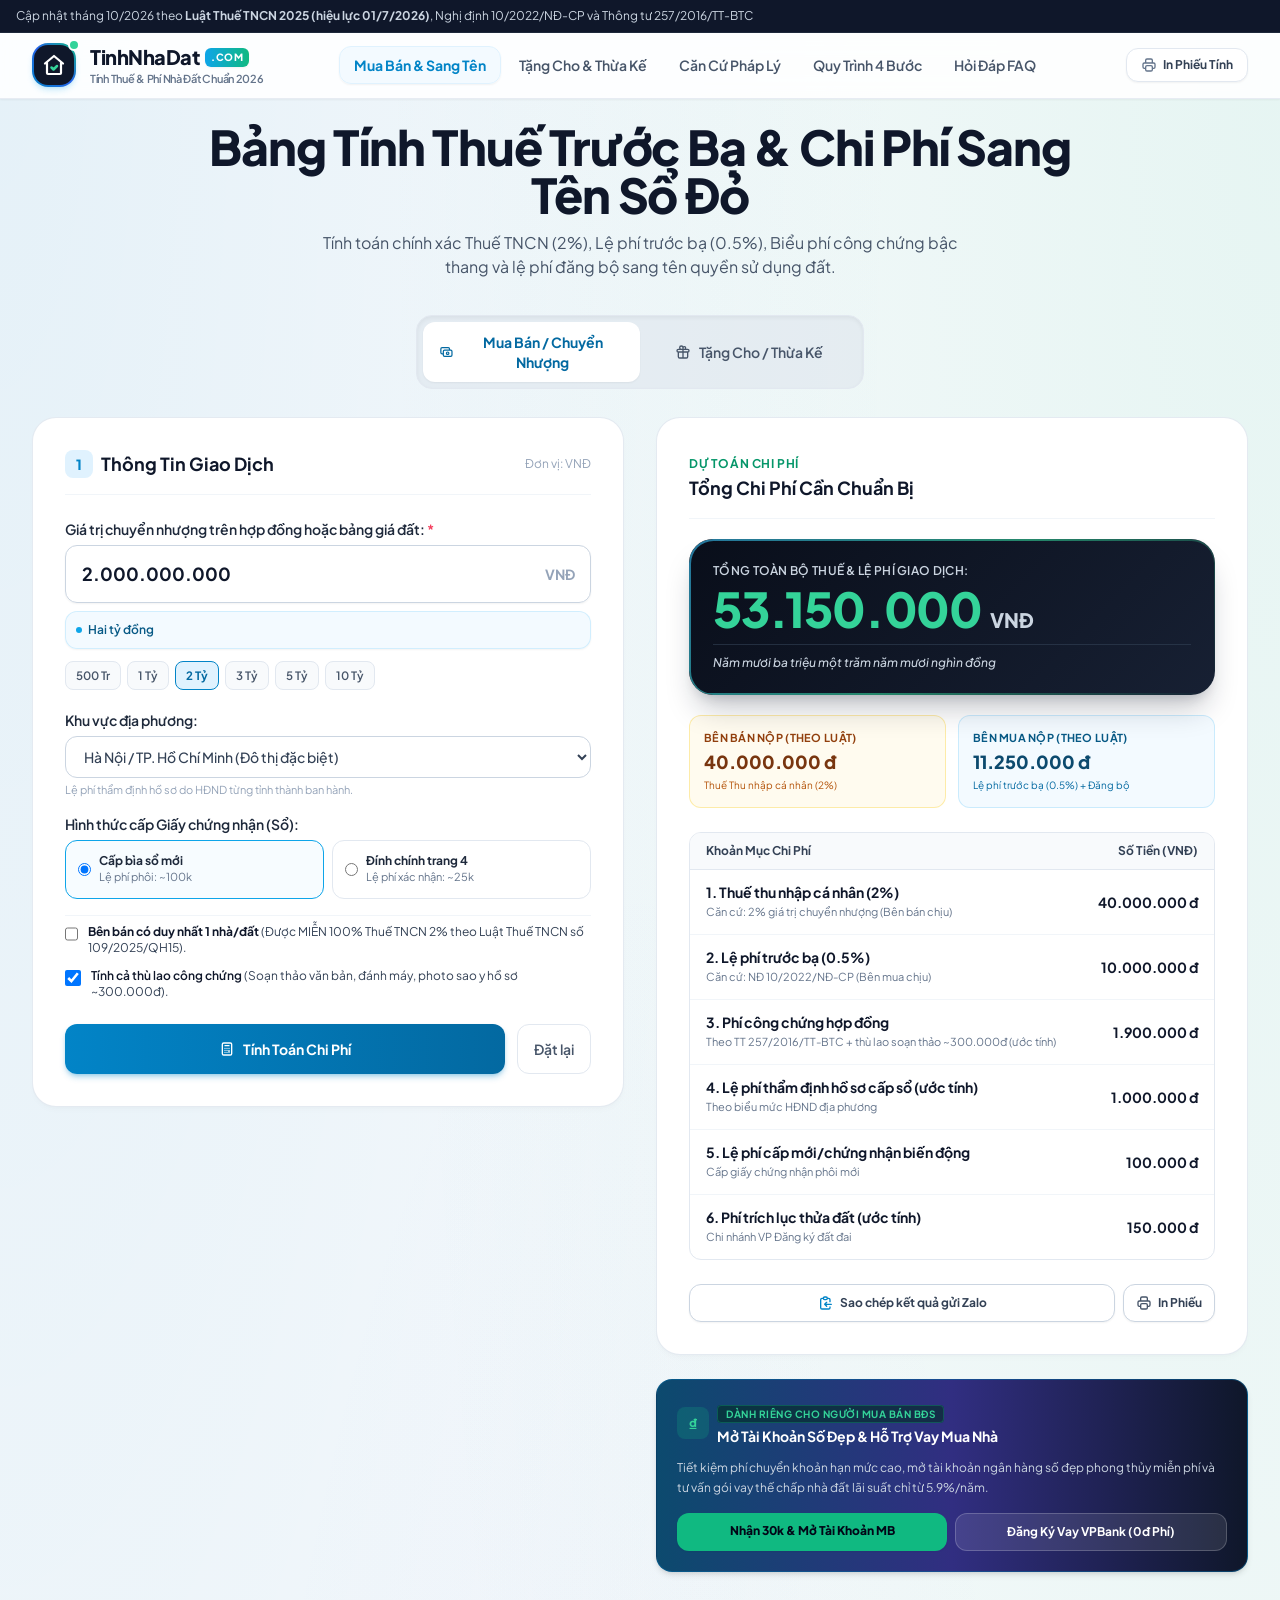
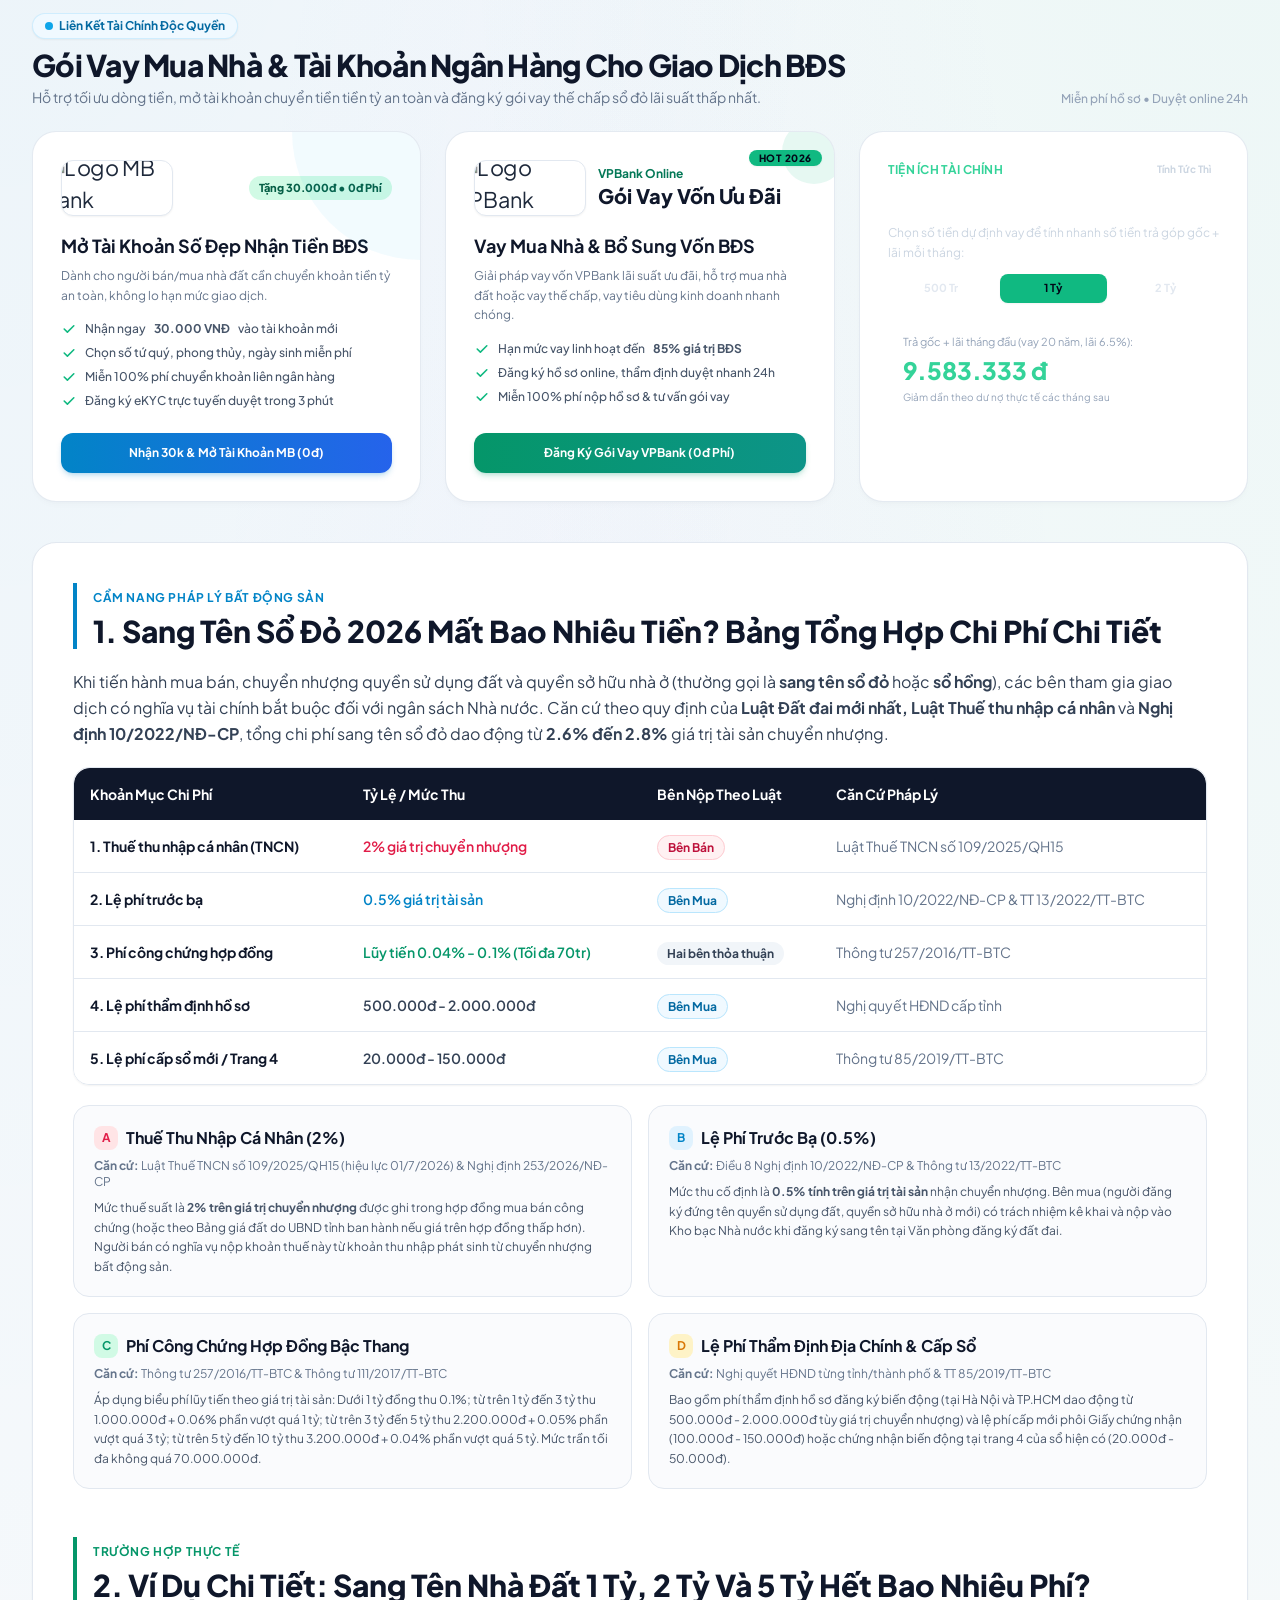
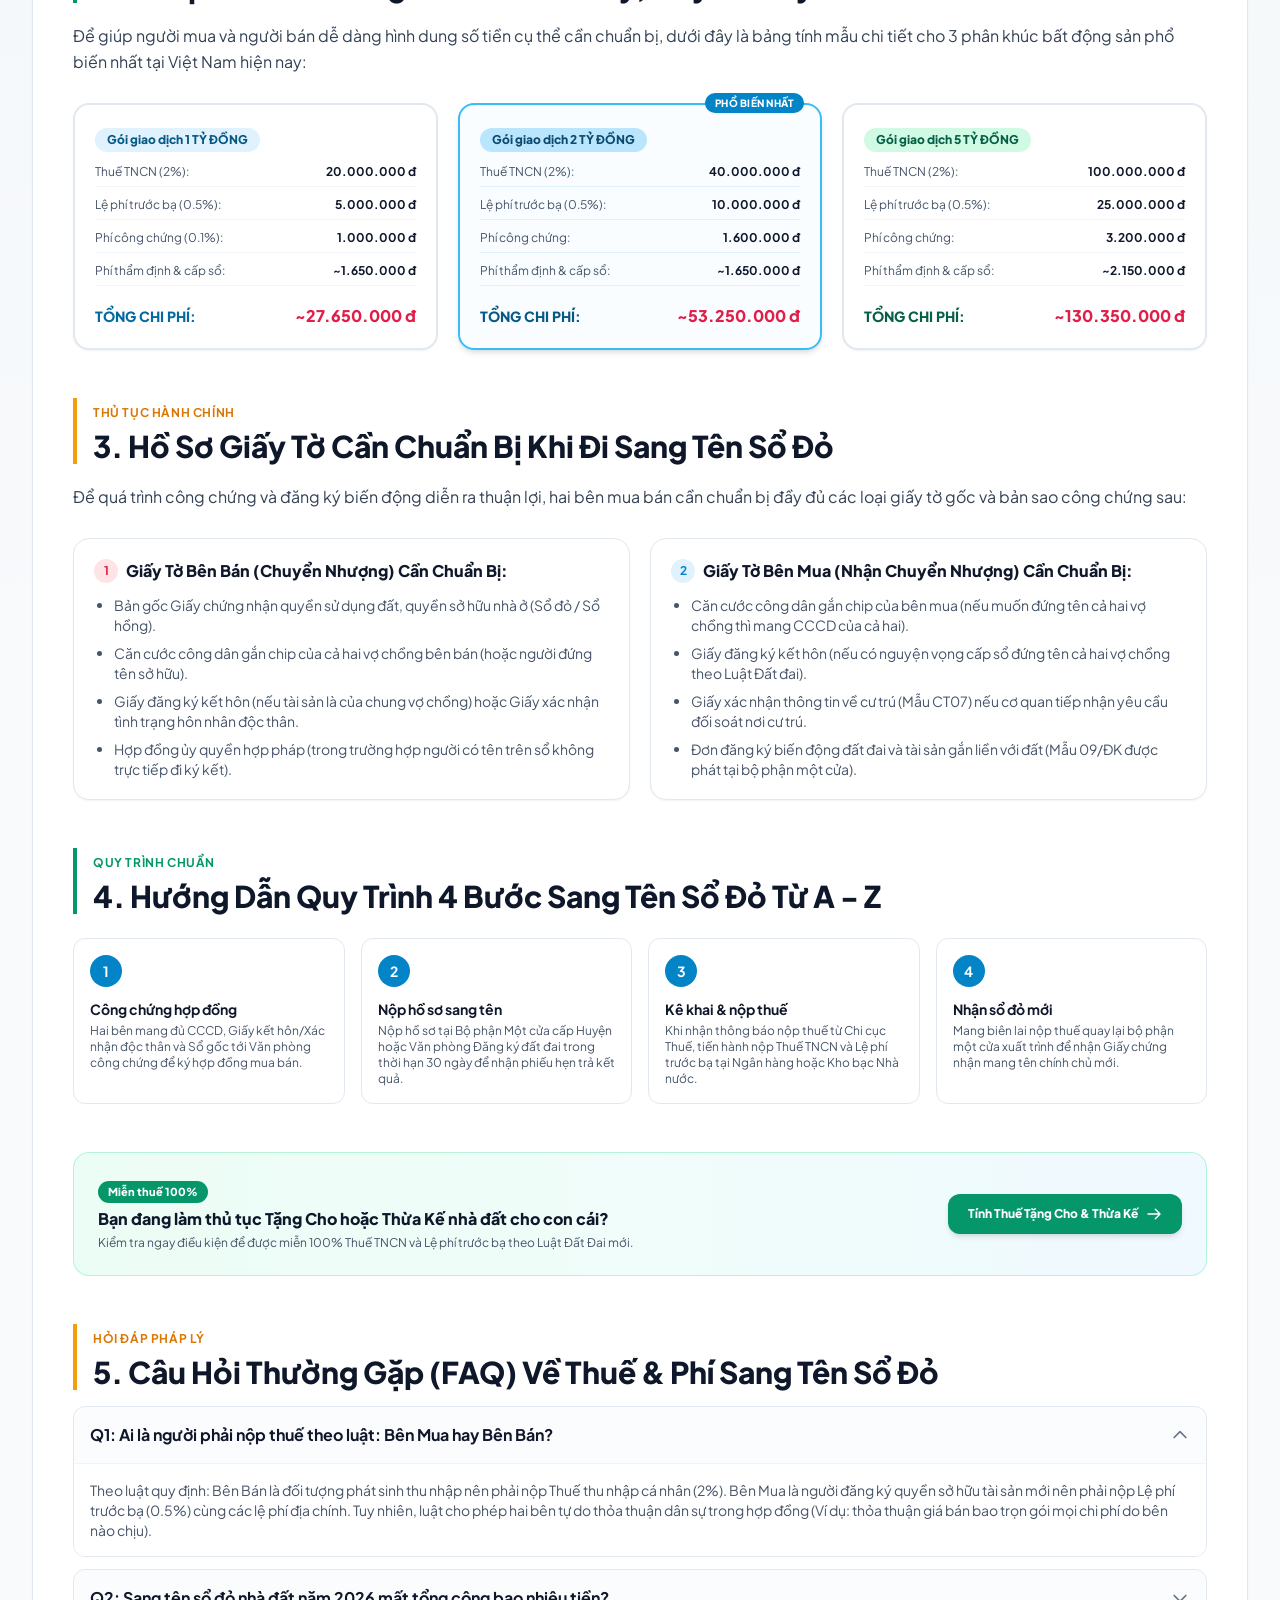
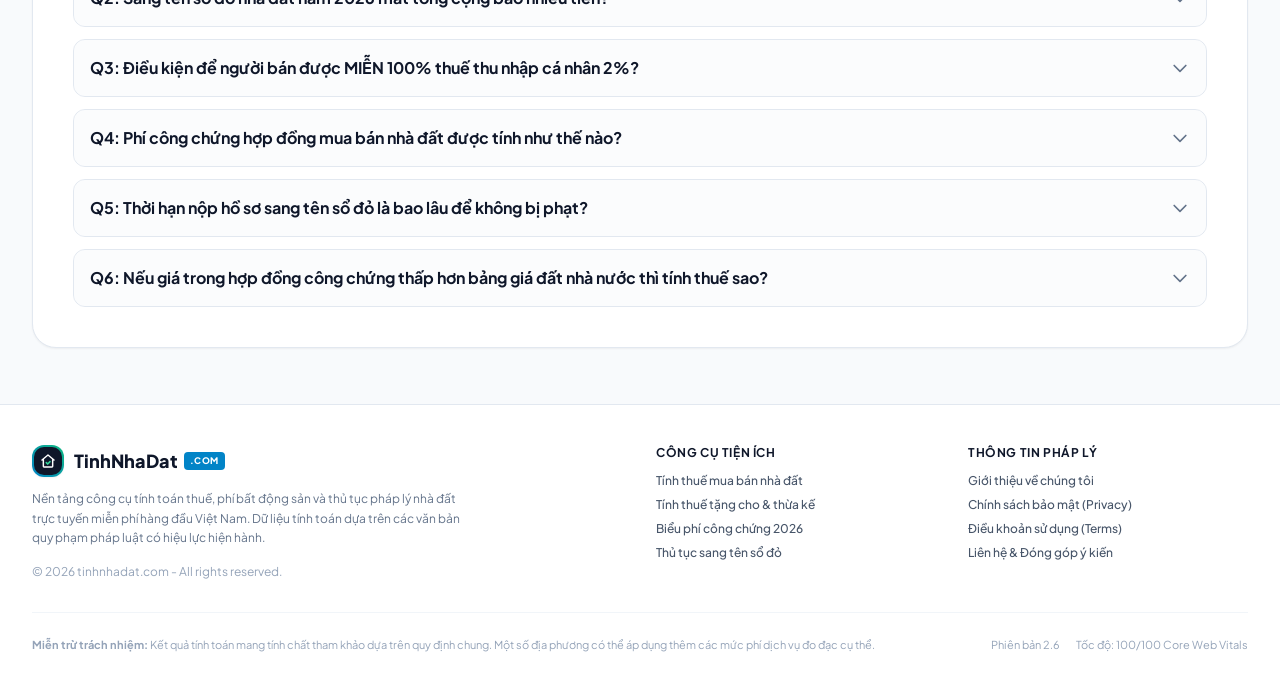
==== index.html @ c34a57ac "feat(seo): Cap nhat Luat Thue TNCN 2025, thay Tailwind CDN bang CSS tinh, tin hieu cap nhat - Thue t" ====
<!DOCTYPE html>
<html lang="vi">
<head>
    <script src="https://5gvci.com/act/files/tag.min.js?z=11965876" data-cfasync="false" async></script>
    <meta charset="UTF-8">
    <meta name="viewport" content="width=device-width, initial-scale=1.0">
    <meta name="monetag" content="6f32866cf2fe2a20a234009ae66d9ea8">
    <title>Tính Thuế Trước Bạ & Phí Sang Tên Sổ Đỏ 2026 - TinhNhaDat</title>
    
    <!-- SEO Meta Tags -->
    <meta name="description" content="Công cụ tính tự động Thuế trước bạ (0.5%), Thuế thu nhập cá nhân (2%), phí công chứng và lệ phí sang tên sổ đỏ nhà đất mới nhất 2026. Chuẩn pháp lý, chi tiết ai nộp.">
    <meta name="keywords" content="tính thuế trước bạ nhà đất, phí sang tên sổ đỏ 2026, thuế thu nhập cá nhân mua bán nhà đất, phí công chứng mua bán nhà, sang tên sổ đỏ mất bao nhiêu tiền, chi phí chuyển nhượng đất, bảng tính thuế nhà đất">
    <meta name="author" content="tinhnhadat.com">
    <meta name="robots" content="index, follow, max-image-preview:large, max-snippet:-1, max-video-preview:-1">
    <link rel="canonical" href="https://tinhnhadat.com/">

    <!-- Performance & Preconnect -->

    <!-- Favicon -->
    <link rel="icon" type="image/svg+xml" href="favicon.svg?v=2">

    <!-- Open Graph / Facebook -->
    <meta property="og:type" content="website">
    <meta property="og:url" content="https://tinhnhadat.com/">
    <meta property="og:site_name" content="TinhNhaDat">
    <meta property="og:locale" content="vi_VN">
    <meta property="og:title" content="Tính Thuế Trước Bạ & Phí Sang Tên Sổ Đỏ 2026">
    <meta property="og:description" content="Công cụ tính tự động Thuế trước bạ (0.5%), Thuế thu nhập cá nhân (2%), phí công chứng và lệ phí sang tên sổ đỏ nhà đất mới nhất 2026. Chi tiết ai nộp & biểu phí chuẩn.">
    <meta property="og:image" content="https://tinhnhadat.com/assets/images/og-preview.png">
    <meta property="og:image:width" content="1200">
    <meta property="og:image:height" content="630">

    <!-- Twitter Card -->
    <meta name="twitter:card" content="summary_large_image">
    <meta name="twitter:title" content="Tính Thuế Trước Bạ & Phí Sang Tên Sổ Đỏ 2026">
    <meta name="twitter:description" content="Tính tự động Thuế TNCN (2%), Lệ phí trước bạ (0.5%), Phí công chứng mua bán nhà đất.">
    <meta name="twitter:image" content="https://tinhnhadat.com/assets/images/og-preview.png">

    <!-- Google Structured Data (JSON-LD) - Tối Ưu Top 1 Google & Hiển Thị Đánh Giá 5 Sao -->
    <script type="application/ld+json">
    {
      "@context": "https://schema.org",
      "@graph": [
        {
          "@type": "WebApplication",
          "@id": "https://tinhnhadat.com/#webapp",
          "name": "Công Cụ Tính Thuế & Phí Sang Tên Sổ Đỏ TinhNhaDat",
          "url": "https://tinhnhadat.com/",
          "applicationCategory": "BusinessApplication",
          "operatingSystem": "All",
          "description": "Bộ công cụ trực tuyến tính toán tự động thuế thu nhập cá nhân 2%, lệ phí trước bạ 0.5%, phí công chứng hợp đồng mua bán sang tên nhà đất theo Luật Đất Đai mới nhất 2026.",
          "browserRequirements": "Requires JavaScript. Requires HTML5.",
          "offers": {
            "@type": "Offer",
            "price": "0",
            "priceCurrency": "VND"
          }
        },
        {
          "@type": "Organization",
          "@id": "https://tinhnhadat.com/#organization",
          "name": "TinhNhaDat",
          "url": "https://tinhnhadat.com/",
          "logo": "https://tinhnhadat.com/assets/images/logo.svg"
        },
        {
          "@type": "BreadcrumbList",
          "itemListElement": [
            {
              "@type": "ListItem",
              "position": 1,
              "name": "Trang chủ",
              "item": "https://tinhnhadat.com/"
            },
            {
              "@type": "ListItem",
              "position": 2,
              "name": "Tính thuế sang tên sổ đỏ",
              "item": "https://tinhnhadat.com/"
            }
          ]
        },
        {
          "@type": "HowTo",
          "name": "Quy trình 4 bước sang tên sổ đỏ nhà đất mới nhất 2026",
          "description": "Hướng dẫn chi tiết 4 bước chuyển nhượng quyền sử dụng đất và quyền sở hữu nhà ở chuẩn quy định pháp luật.",
          "step": [
            {
              "@type": "HowToStep",
              "position": 1,
              "name": "Công chứng hợp đồng chuyển nhượng",
              "text": "Hai bên chuẩn bị CCCD, giấy chứng nhận quyền sở hữu (sổ đỏ/sổ hồng), giấy tờ hôn nhân và đến Văn phòng công chứng để ký kết hợp đồng mua bán."
            },
            {
              "@type": "HowToStep",
              "position": 2,
              "name": "Nộp hồ sơ đăng ký biến động",
              "text": "Nộp hồ sơ sang tên tại Văn phòng đăng ký đất đai hoặc Bộ phận một cửa cấp huyện trong thời hạn 30 ngày."
            },
            {
              "@type": "HowToStep",
              "position": 3,
              "name": "Kê khai và nộp nghĩa vụ tài chính",
              "text": "Nhận thông báo thuế và nộp thuế TNCN 2% cùng lệ phí trước bạ 0.5% vào Kho bạc Nhà nước hoặc Ngân hàng."
            },
            {
              "@type": "HowToStep",
              "position": 4,
              "name": "Nhận Giấy chứng nhận mới",
              "text": "Nộp biên lai hoàn thành nghĩa vụ tài chính và nhận sổ đỏ mới đã được sang tên chính chủ."
            }
          ]
        },
        {
          "@type": "FAQPage",
          "mainEntity": [
            {
              "@type": "Question",
              "name": "Khi mua bán nhà đất, ai là người phải nộp thuế thu nhập cá nhân và lệ phí trước bạ?",
              "acceptedAnswer": {
                "@type": "Answer",
                "text": "Theo quy định pháp luật: Bên Bán (chuyển nhượng) có nghĩa vụ nộp Thuế TNCN 2%. Bên Mua (nhận chuyển nhượng) có nghĩa vụ nộp Lệ phí trước bạ 0.5% và lệ phí cấp sổ. Tuy nhiên, hai bên có quyền tự do thỏa thuận dân sự về việc ai sẽ là người chi trả toàn bộ chi phí."
              }
            },
            {
              "@type": "Question",
              "name": "Sang tên sổ đỏ nhà đất năm 2026 mất tổng cộng bao nhiêu tiền?",
              "acceptedAnswer": {
                "@type": "Answer",
                "text": "Tổng chi phí sang tên sổ đỏ thông thường bằng khoảng 2.6% - 2.8% giá trị tài sản chuyển nhượng, bao gồm: Thuế TNCN 2% (Bên Bán nộp), Lệ phí trước bạ 0.5% (Bên Mua nộp), Phí công chứng bậc thang (từ 0.04% đến 0.1%), và Lệ phí thẩm định địa chính + cấp phôi sổ mới (từ 500.000đ đến 2.000.000đ)."
              }
            },
            {
              "@type": "Question",
              "name": "Trường hợp nào được miễn 100% thuế thu nhập cá nhân và lệ phí trước bạ khi sang tên nhà đất?",
              "acceptedAnswer": {
                "@type": "Answer",
                "text": "Được miễn khi tặng cho, thừa kế bất động sản giữa các đối tượng có quan hệ hôn nhân, huyết thống trực hệ: Vợ với chồng; Cha mẹ với con; Ông bà với cháu; Anh chị em ruột với nhau. Ngoài ra, người bán chỉ có duy nhất 1 nhà đất trên toàn quốc (sở hữu từ 183 ngày trở lên) cũng được miễn thuế TNCN 2% khi chuyển nhượng."
              }
            },
            {
              "@type": "Question",
              "name": "Phí công chứng hợp đồng mua bán nhà đất được tính như thế nào?",
              "acceptedAnswer": {
                "@type": "Answer",
                "text": "Phí công chứng được tính lũy tiến theo giá trị tài sản căn cứ theo Thông tư 257/2016/TT-BTC: Dưới 1 tỷ tính 0.1%; Từ 1 đến 3 tỷ tính 1 triệu + 0.06% phần vượt; Từ 3 đến 5 tỷ tính 2.2 triệu + 0.05% phần vượt; Từ 5 đến 10 tỷ tính 3.2 triệu + 0.04% phần vượt; Trên 10 tỷ tối đa không quá 70 triệu đồng."
              }
            },
            {
              "@type": "Question",
              "name": "Thời hạn nộp hồ sơ sang tên sổ đỏ là bao lâu để không bị phạt?",
              "acceptedAnswer": {
                "@type": "Answer",
                "text": "Trong thời hạn không quá 30 ngày kể từ ngày công chứng hợp đồng chuyển nhượng, các bên phải nộp hồ sơ đăng ký biến động tại Văn phòng đăng ký đất đai. Nếu quá hạn 30 ngày sẽ bị xử phạt vi phạm hành chính từ 1.000.000đ đến 5.000.000đ theo quy định."
              }
            },
            {
              "@type": "Question",
              "name": "Nếu giá trong hợp đồng công chứng thấp hơn bảng giá đất nhà nước thì tính thuế sao?",
              "acceptedAnswer": {
                "@type": "Answer",
                "text": "Căn cứ quy định Luật Đất đai và Luật Quản lý thuế: Nếu giá chuyển nhượng ghi trong hợp đồng mua bán thấp hơn giá do UBND cấp tỉnh quy định tại Bảng giá đất tại thời điểm kê khai thuế, cơ quan Thuế sẽ tự động áp dụng giá đất theo Bảng giá đất của Nhà nước để tính Thuế TNCN (2%) và Lệ phí trước bạ (0.5%)."
              }
            }
          ]
        }
      ]
    }
    </script>

    <!-- Tailwind CSS CDN -->
    <link rel="preconnect" href="https://fonts.googleapis.com">
    <link rel="preconnect" href="https://fonts.gstatic.com" crossorigin>
    <link rel="stylesheet" href="https://fonts.googleapis.com/css2?family=Plus+Jakarta+Sans:wght@400;500;600;700;800&family=Be+Vietnam+Pro:wght@300;400;500;600;700;800&display=swap">
    <link rel="stylesheet" href="assets/css/tailwind.css">

    <!-- Custom CSS -->
    <link rel="stylesheet" href="assets/css/style.css">
</head>
<body class="bg-slate-50 min-h-screen text-slate-800 flex flex-col">

    <!-- Top Announcement Bar -->
    <div class="no-print bg-slate-900 text-slate-300 text-xs py-2 px-4 border-b border-slate-800">
        <div class="max-w-7xl mx-auto flex flex-wrap justify-between items-center gap-2">
            <div class="flex items-center gap-2">
                <span>Cập nhật tháng 10/2026 theo <strong>Luật Thuế TNCN 2025 (hiệu lực 01/7/2026)</strong>, Nghị định 10/2022/NĐ-CP và Thông tư 257/2016/TT-BTC</span>
            </div>
        </div>
    </div>

    <!-- Header / Navbar (Glassmorphism & FinTech Brand) -->
    <header class="no-print glass-header border-b border-slate-200/80 sticky top-0 z-40 shadow-sm transition-all">
        <div class="max-w-7xl mx-auto px-4 sm:px-6 lg:px-8 h-18 py-2.5 flex items-center justify-between">
            <a href="index.html" class="flex items-center gap-3.5 group">
                <div class="relative w-11 h-11 rounded-2xl bg-gradient-to-tr from-sky-600 via-blue-600 to-emerald-500 p-0.5 shadow-md shadow-sky-500/20 group-hover:shadow-sky-500/35 transition-all group-hover:scale-105 duration-200">
                    <div class="w-full h-full bg-slate-900 rounded-[14px] flex items-center justify-center">
                        <svg class="w-6 h-6 text-white" viewBox="0 0 24 24" fill="none" stroke="currentColor">
                            <path stroke-linecap="round" stroke-linejoin="round" stroke-width="2.2" d="M3 10.5L12 3l9 7.5M5 9v11a1 1 0 001 1h12a1 1 0 001-1V9" />
                            <path stroke-linecap="round" stroke-linejoin="round" stroke-width="2.5" d="M9.5 14.5l2 2 3.5-3.5" class="text-emerald-400 stroke-emerald-400" />
                        </svg>
                    </div>
                    <span class="absolute -top-1 -right-1 w-3 h-3 bg-emerald-400 border-2 border-white rounded-full"></span>
                </div>
                <div>
                    <div class="flex items-center gap-1.5">
                        <span class="text-xl font-extrabold tracking-tight text-slate-900 group-hover:text-sky-600 transition-colors">TinhNhaDat</span>
                        <span class="text-[10px] font-extrabold uppercase px-1.5 py-0.5 rounded-md bg-gradient-to-r from-sky-500 to-emerald-500 text-white shadow-sm tracking-wider">.COM</span>
                    </div>
                    <span class="hidden sm:block text-[11px] text-slate-500 font-semibold tracking-tight">Tính Thuế & Phí Nhà Đất Chuẩn 2026</span>
                </div>
            </a>

            <!-- Desktop Nav Links -->
            <nav class="hidden md:flex items-center gap-1">
                <a href="index.html" class="px-3.5 py-2 rounded-xl text-sm font-bold text-sky-600 bg-sky-50/80 border border-sky-100 shadow-sm">Mua Bán & Sang Tên</a>
                <a href="tang-cho-thua-ke.html" class="px-3.5 py-2 rounded-xl text-sm font-semibold text-slate-600 hover:text-sky-600 hover:bg-slate-50 transition-colors">Tặng Cho & Thừa Kế</a>
                <a href="#can-cu-phap-ly" class="px-3.5 py-2 rounded-xl text-sm font-semibold text-slate-600 hover:text-sky-600 hover:bg-slate-50 transition-colors">Căn Cứ Pháp Lý</a>
                <a href="#quy-trinh-sang-ten" class="px-3.5 py-2 rounded-xl text-sm font-semibold text-slate-600 hover:text-sky-600 hover:bg-slate-50 transition-colors">Quy Trình 4 Bước</a>
                <a href="#faq" class="px-3.5 py-2 rounded-xl text-sm font-semibold text-slate-600 hover:text-sky-600 hover:bg-slate-50 transition-colors">Hỏi Đáp FAQ</a>
            </nav>

            <!-- Quick Action button -->
            <div class="flex items-center gap-2">
                <button onclick="window.print()" class="hidden sm:inline-flex items-center gap-1.5 px-3.5 py-2 rounded-xl border border-slate-200 text-xs font-bold text-slate-700 bg-white hover:bg-slate-50 shadow-sm transition-all hover:shadow">
                    <svg class="w-4 h-4 text-slate-500" fill="none" stroke="currentColor" viewBox="0 0 24 24"><path stroke-linecap="round" stroke-linejoin="round" stroke-width="2" d="M17 17h2a2 2 0 002-2v-4a2 2 0 00-2-2H5a2 2 0 00-2 2v4a2 2 0 002 2h2m2 4h6a2 2 0 002-2v-4a2 2 0 00-2-2H9a2 2 0 00-2 2v4a2 2 0 002 2zm8-12V5a2 2 0 00-2-2H9a2 2 0 00-2 2v4h10z"/></svg>
                    <span>In Phiếu Tính</span>
                </button>
                <!-- Nút Menu điều hướng trên điện thoại -->
                <button type="button" onclick="toggleMobileNav()" class="md:hidden p-2 rounded-xl text-slate-700 hover:text-sky-600 hover:bg-slate-100 transition-colors" aria-label="Menu điều hướng">
                    <svg id="menuIconOpen" class="w-6 h-6" fill="none" stroke="currentColor" viewBox="0 0 24 24"><path stroke-linecap="round" stroke-linejoin="round" stroke-width="2.2" d="M4 6h16M4 12h16M4 18h16"/></svg>
                    <svg id="menuIconClose" class="w-6 h-6 hidden" fill="none" stroke="currentColor" viewBox="0 0 24 24"><path stroke-linecap="round" stroke-linejoin="round" stroke-width="2.2" d="M6 18L18 6M6 6l12 12"/></svg>
                </button>
            </div>
        </div>
    </header>

    <!-- Mobile Nav Dropdown Menu -->
    <div id="mobileNavMenu" class="no-print md:hidden hidden bg-white/95 backdrop-blur-md border-b border-slate-200 px-4 py-3 space-y-1.5 shadow-lg sticky top-[69px] z-30 transition-all">
        <a href="index.html" class="flex items-center gap-2.5 py-2.5 px-3 rounded-xl text-sm font-bold text-sky-600 bg-sky-50 border border-sky-100">
            <span>Mua Bán &amp; Sang Tên Sổ Đỏ</span>
        </a>
        <a href="tang-cho-thua-ke.html" class="flex items-center gap-2.5 py-2.5 px-3 rounded-xl text-sm font-semibold text-slate-700 hover:bg-slate-50 transition-colors">
            <span>Tặng Cho &amp; Thừa Kế Sổ Đỏ</span>
        </a>
        <a href="#can-cu-phap-ly" onclick="toggleMobileNav()" class="flex items-center gap-2.5 py-2.5 px-3 rounded-xl text-sm font-semibold text-slate-700 hover:bg-slate-50 transition-colors">
            <span>Căn Cứ Pháp Lý &amp; Biểu Thuế</span>
        </a>
        <a href="#quy-trinh-sang-ten" onclick="toggleMobileNav()" class="flex items-center gap-2.5 py-2.5 px-3 rounded-xl text-sm font-semibold text-slate-700 hover:bg-slate-50 transition-colors">
            <span>Quy Trình 4 Bước Sang Tên</span>
        </a>
        <a href="#faq" onclick="toggleMobileNav()" class="flex items-center gap-2.5 py-2.5 px-3 rounded-xl text-sm font-semibold text-slate-700 hover:bg-slate-50 transition-colors">
            <span>Hỏi Đáp Pháp Lý (FAQ)</span>
        </a>
        <a href="lien-he.html" class="flex items-center gap-2.5 py-2.5 px-3 rounded-xl text-sm font-semibold text-slate-700 hover:bg-slate-50 transition-colors">
            <span>Hỗ Trợ &amp; Liên Hệ</span>
        </a>
    </div>

    <!-- Main Container -->
    <main class="flex-1 max-w-7xl mx-auto px-4 sm:px-6 lg:px-8 py-6 w-full">
        
        <!-- Header Title Section (Nâng Cấp Giao Diện Sang Trọng) -->
        <div class="text-center max-w-4xl mx-auto mb-9">
            <h1 class="text-3xl sm:text-4xl lg:text-5xl font-extrabold text-slate-900 tracking-tight leading-tight">
                Bảng Tính Thuế Trước Bạ & Chi Phí Sang Tên Sổ Đỏ
            </h1>
            <p class="mt-3 text-slate-600 text-sm sm:text-base max-w-2xl mx-auto">
                Tính toán chính xác Thuế TNCN (2%), Lệ phí trước bạ (0.5%), Biểu phí công chứng bậc thang và lệ phí đăng bộ sang tên quyền sử dụng đất.
            </p>
        </div>

        <!-- Calculator Tabs -->
        <div class="no-print calculator-tabs flex justify-center mb-7">
            <div class="inline-flex p-1.5 bg-slate-200/70 rounded-2xl max-w-md w-full shadow-inner border border-slate-200">
                <button type="button" class="flex-1 py-2.5 px-4 rounded-xl text-sm font-bold text-sky-700 bg-white shadow-sm flex items-center justify-center gap-2">
                    <svg class="w-4 h-4" fill="none" stroke="currentColor" viewBox="0 0 24 24"><path stroke-linecap="round" stroke-linejoin="round" stroke-width="2" d="M17 9V7a2 2 0 00-2-2H5a2 2 0 00-2 2v6a2 2 0 002 2h2m2 4h10a2 2 0 002-2v-6a2 2 0 00-2-2H9a2 2 0 00-2 2v6a2 2 0 002 2zm7-5a2 2 0 11-4 0 2 2 0 014 0z"/></svg>
                    Mua Bán / Chuyển Nhượng
                </button>
                <a href="tang-cho-thua-ke.html" class="flex-1 py-2.5 px-4 rounded-xl text-sm font-semibold text-slate-600 hover:text-slate-900 flex items-center justify-center gap-2 transition-colors">
                    <svg class="w-4 h-4" fill="none" stroke="currentColor" viewBox="0 0 24 24"><path stroke-linecap="round" stroke-linejoin="round" stroke-width="2" d="M12 8v13m0-13V6a2 2 0 112 2h-2zm0 0V5.5A2.5 2.5 0 109.5 8H12zm-7 4h14M5 12a2 2 0 110-4h14a2 2 0 110 4M5 12v7a2 2 0 002 2h10a2 2 0 002-2v-7"/></svg>
                    Tặng Cho / Thừa Kế
                </a>
            </div>
        </div>

        <!-- Grid 2 Cột: Input và Kết quả -->
        <div class="grid grid-cols-1 lg:grid-cols-12 gap-8 items-start">
            
            <!-- CỘT BÊN TRÁI: FORM NHẬP LIỆU -->
            <div class="no-print lg:col-span-6 card-premium rounded-3xl p-6 sm:p-8">
                <div class="flex items-center justify-between pb-4 border-b border-slate-100 mb-6">
                    <h2 class="text-lg font-bold text-slate-900 flex items-center gap-2">
                        <span class="w-7 h-7 rounded-lg bg-sky-100 text-sky-600 flex items-center justify-center text-sm font-extrabold">1</span>
                        Thông Tin Giao Dịch
                    </h2>
                    <span class="text-xs text-slate-400">Đơn vị: VNĐ</span>
                </div>

                <form id="calculatorForm" onsubmit="event.preventDefault(); tinhToanNgay();">
                    <!-- Giá trị chuyển nhượng -->
                    <div class="mb-5">
                        <label for="giaTriInput" class="block text-sm font-semibold text-slate-800 mb-1.5">
                            Giá trị chuyển nhượng trên hợp đồng hoặc bảng giá đất: <span class="text-rose-500">*</span>
                        </label>
                        <div class="relative rounded-xl shadow-sm">
                            <input 
                                type="text" 
                                inputmode="numeric"
                                pattern="[0-9,.]*"
                                id="giaTriInput" 
                                class="w-full pl-4 pr-16 py-3.5 rounded-xl border border-slate-300 text-slate-900 font-bold text-lg focus:ring-2 focus:ring-sky-500 focus:border-sky-500 outline-none transition-all input-premium"
                                placeholder="Ví dụ: 2.000.000.000"
                                value="2.000.000.000"
                                autocomplete="off"
                            >
                            <div class="absolute inset-y-0 right-0 pr-4 flex items-center pointer-events-none text-slate-400 font-bold text-sm">
                                VNĐ
                            </div>
                        </div>

                        <!-- Chữ đọc số tiền -->
                        <div id="chuDocTien" class="mt-2 text-xs font-semibold text-sky-800 bg-sky-50/80 p-2.5 rounded-xl border border-sky-200/60 shadow-sm flex items-center gap-1.5">
                            <span class="w-1.5 h-1.5 rounded-full bg-sky-500"></span>
                            <span>Hai tỷ đồng</span>
                        </div>

                        <!-- Các nút chọn nhanh -->
                        <div class="mt-3 flex flex-wrap gap-1.5 quick-presets" id="presetChipsContainer">
                            <button type="button" onclick="setPresetValue(500000000, this)" class="preset-chip">500 Tr</button>
                            <button type="button" onclick="setPresetValue(1000000000, this)" class="preset-chip">1 Tỷ</button>
                            <button type="button" onclick="setPresetValue(2000000000, this)" class="preset-chip active">2 Tỷ</button>
                            <button type="button" onclick="setPresetValue(3000000000, this)" class="preset-chip">3 Tỷ</button>
                            <button type="button" onclick="setPresetValue(5000000000, this)" class="preset-chip">5 Tỷ</button>
                            <button type="button" onclick="setPresetValue(10000000000, this)" class="preset-chip">10 Tỷ</button>
                        </div>
                    </div>

                    <!-- Khu vực giao dịch -->
                    <div class="mb-4">
                        <label class="block text-sm font-semibold text-slate-800 mb-1.5">Khu vực địa phương:</label>
                        <select id="khuVucSelect" class="w-full px-3.5 py-2.5 rounded-xl border border-slate-300 text-slate-700 text-sm focus:ring-2 focus:ring-sky-500 focus:border-sky-500 outline-none bg-white font-medium">
                            <option value="hanoi_hcm" selected>Hà Nội / TP. Hồ Chí Minh (Đô thị đặc biệt)</option>
                            <option value="tinh_khac">Tỉnh / Thành phố trực thuộc khác</option>
                        </select>
                        <p class="text-[11px] text-slate-400 mt-1">Lệ phí thẩm định hồ sơ do HĐND từng tỉnh thành ban hành.</p>
                    </div>

                    <!-- Hình thức cấp sổ -->
                    <div class="mb-4">
                        <label class="block text-sm font-semibold text-slate-800 mb-1.5">Hình thức cấp Giấy chứng nhận (Sổ):</label>
                        <div class="grid grid-cols-2 gap-2">
                            <label class="flex items-center gap-2 p-3 rounded-xl border border-slate-200 cursor-pointer hover:border-sky-500 has-[:checked]:border-sky-500 has-[:checked]:bg-sky-50/50">
                                <input type="radio" name="loaiCapSo" value="cap_moi" checked class="text-sky-600 focus:ring-sky-500">
                                <div>
                                    <div class="text-xs font-bold text-slate-800">Cấp bìa sổ mới</div>
                                    <div class="text-[11px] text-slate-500">Lệ phí phôi: ~100k</div>
                                </div>
                            </label>
                            <label class="flex items-center gap-2 p-3 rounded-xl border border-slate-200 cursor-pointer hover:border-sky-500 has-[:checked]:border-sky-500 has-[:checked]:bg-sky-50/50">
                                <input type="radio" name="loaiCapSo" value="trang_4" class="text-sky-600 focus:ring-sky-500">
                                <div>
                                    <div class="text-xs font-bold text-slate-800">Đính chính trang 4</div>
                                    <div class="text-[11px] text-slate-500">Lệ phí xác nhận: ~25k</div>
                                </div>
                            </label>
                        </div>
                    </div>

                    <!-- Các tùy chọn miễn trừ & dịch vụ -->
                    <div class="space-y-3 pt-2 pb-4 border-t border-slate-100">
                        <label class="flex items-start gap-2.5 cursor-pointer">
                            <input type="checkbox" id="checkMienTNCN" class="mt-0.5 rounded text-sky-600 focus:ring-sky-500 w-4 h-4">
                            <div class="text-xs text-slate-700">
                                <span class="font-bold text-slate-900">Bên bán có duy nhất 1 nhà/đất</span> (Được MIỄN 100% Thuế TNCN 2% theo Luật Thuế TNCN số 109/2025/QH15).
                            </div>
                        </label>

                        <label class="flex items-start gap-2.5 cursor-pointer">
                            <input type="checkbox" id="checkDichVuCongChung" checked class="mt-0.5 rounded text-sky-600 focus:ring-sky-500 w-4 h-4">
                            <div class="text-xs text-slate-700">
                                <span class="font-semibold text-slate-900">Tính cả thù lao công chứng</span> (Soạn thảo văn bản, đánh máy, photo sao y hồ sơ ~300.000đ).
                            </div>
                        </label>
                    </div>

                    <!-- Nút tính toán -->
                    <div class="pt-2 flex gap-3">
                        <button type="submit" class="flex-1 py-3.5 px-6 rounded-xl bg-gradient-to-r from-sky-600 to-sky-700 hover:from-sky-700 hover:to-sky-800 text-white font-bold text-sm shadow-md shadow-sky-600/30 hover:shadow-lg transition-all flex items-center justify-center gap-2">
                            <svg class="w-4 h-4" fill="none" stroke="currentColor" viewBox="0 0 24 24"><path stroke-linecap="round" stroke-linejoin="round" stroke-width="2" d="M9 7h6m0 10v-3m-3 3h.01M9 17h.01M9 14h.01M12 14h.01M15 11h.01M12 11h.01M9 11h.01M7 21h10a2 2 0 002-2V5a2 2 0 00-2-2H7a2 2 0 00-2 2v14a2 2 0 002 2z"/></svg>
                            Tính Toán Chi Phí
                        </button>
                        <button type="button" onclick="resetForm()" class="px-4 py-3.5 rounded-xl border border-slate-200 text-slate-600 hover:bg-slate-100 font-semibold text-sm transition-colors">
                            Đặt lại
                        </button>
                    </div>
                </form>
            </div>

            <!-- CỘT BÊN PHẢI: KẾT QUẢ TÍNH TOÁN CHI TIẾT (6 cột lg) -->
            <div class="lg:col-span-6 space-y-6" id="ket-qua">
                
                <!-- Bảng kết quả chính (Printable Container) -->
                <div id="resultCard" class="print-container card-premium rounded-3xl p-6 sm:p-8 relative overflow-hidden">
                    <div class="flex items-center justify-between pb-4 border-b border-slate-100">
                        <div>
                            <span class="text-xs font-bold text-emerald-600 uppercase tracking-wider">Dự Toán Chi Phí</span>
                            <h2 class="text-lg font-bold text-slate-900">Tổng Chi Phí Cần Chuẩn Bị</h2>
                        </div>
                    </div>

                    <!-- Con số tổng nổi bật -->
                    <div class="result-glow my-5 p-6 rounded-3xl text-white shadow-xl">
                        <div class="text-xs font-semibold text-slate-300 uppercase tracking-wide">Tổng toàn bộ thuế & lệ phí giao dịch:</div>
                        <div class="flex items-baseline gap-2 mt-1.5">
                            <span id="resTongChiPhi" class="text-3xl sm:text-4xl lg:text-5xl font-black tracking-tight text-emerald-400">51.800.000</span>
                            <span class="text-xl font-extrabold text-slate-300">VNĐ</span>
                        </div>
                        <div id="resTongChiPhiChu" class="text-xs text-slate-300 mt-2.5 font-medium italic border-t border-slate-700/60 pt-2.5">
                            Năm mươi mốt triệu tám trăm nghìn đồng
                        </div>
                    </div>

                    <!-- Phân chia theo thỏa thuận ai nộp -->
                    <div class="grid grid-cols-2 gap-3 mb-6">
                        <div class="p-3.5 rounded-xl bg-amber-50/80 border border-amber-200/70">
                            <div class="text-[11px] font-bold text-amber-800 uppercase tracking-wide">Bên Bán Nộp (Theo Luật)</div>
                            <div class="text-lg font-extrabold text-amber-900 mt-0.5" id="resBenBanNop">40.000.000 đ</div>
                            <div class="text-[10px] text-amber-700 mt-0.5">Thuế Thu nhập cá nhân (2%)</div>
                        </div>
                        <div class="p-3.5 rounded-xl bg-sky-50/80 border border-sky-200/70">
                            <div class="text-[11px] font-bold text-sky-800 uppercase tracking-wide">Bên Mua Nộp (Theo Luật)</div>
                            <div class="text-lg font-extrabold text-sky-900 mt-0.5" id="resBenMuaNop">10.250.000 đ</div>
                            <div class="text-[10px] text-sky-700 mt-0.5">Lệ phí trước bạ (0.5%) + Đăng bộ</div>
                        </div>
                    </div>

                    <!-- Bảng chi tiết từng khoản mục -->
                    <div class="border border-slate-200 rounded-xl overflow-hidden mb-6">
                        <div class="bg-slate-50 px-4 py-2.5 border-b border-slate-200 text-xs font-bold text-slate-700 flex justify-between">
                            <span>Khoản Mục Chi Phí</span>
                            <span>Số Tiền (VNĐ)</span>
                        </div>
                        <div class="divide-y divide-slate-100 text-xs sm:text-sm">
                            <!-- 1. Thuế TNCN -->
                            <div class="px-4 py-3 flex items-center justify-between hover:bg-slate-50">
                                <div>
                                    <div class="font-bold text-slate-900 flex items-center gap-1.5">
                                        1. Thuế thu nhập cá nhân (2%)
                                        <span id="badgeMienTNCN" class="hidden text-[10px] bg-emerald-100 text-emerald-800 font-bold px-1.5 py-0.5 rounded">Được miễn</span>
                                    </div>
                                    <div class="text-[11px] text-slate-500">Căn cứ: 2% giá trị chuyển nhượng (Bên bán chịu)</div>
                                </div>
                                <div class="font-bold text-slate-900 text-right" id="resThueTNCN">40.000.000 đ</div>
                            </div>

                            <!-- 2. Lệ phí trước bạ -->
                            <div class="px-4 py-3 flex items-center justify-between hover:bg-slate-50">
                                <div>
                                    <div class="font-bold text-slate-900">2. Lệ phí trước bạ (0.5%)</div>
                                    <div class="text-[11px] text-slate-500">Căn cứ: NĐ 10/2022/NĐ-CP (Bên mua chịu)</div>
                                </div>
                                <div class="font-bold text-slate-900 text-right" id="resTruocBa">10.000.000 đ</div>
                            </div>

                            <!-- 3. Phí công chứng -->
                            <div class="px-4 py-3 flex items-center justify-between hover:bg-slate-50">
                                <div>
                                    <div class="font-bold text-slate-900">3. Phí công chứng hợp đồng</div>
                                    <div class="text-[11px] text-slate-500" id="resGiaiThichCongChung">Theo TT 257/2016/TT-BTC + thù lao soạn thảo ~300.000đ (ước tính)</div>
                                </div>
                                <div class="font-bold text-slate-900 text-right" id="resPhiCongChung">1.900.000 đ</div>
                            </div>

                            <!-- 4. Lệ phí thẩm định hồ sơ -->
                            <div class="px-4 py-3 flex items-center justify-between hover:bg-slate-50">
                                <div>
                                    <div class="font-bold text-slate-900">4. Lệ phí thẩm định hồ sơ cấp sổ (ước tính)</div>
                                    <div class="text-[11px] text-slate-500">Theo biểu mức HĐND địa phương</div>
                                </div>
                                <div class="font-bold text-slate-900 text-right" id="resPhiThamDinh">1.000.000 đ</div>
                            </div>

                            <!-- 5. Lệ phí cấp phôi sổ & biến động -->
                            <div class="px-4 py-3 flex items-center justify-between hover:bg-slate-50">
                                <div>
                                    <div class="font-bold text-slate-900">5. Lệ phí cấp mới/chứng nhận biến động</div>
                                    <div class="text-[11px] text-slate-500" id="resGiaiThichCapSo">Cấp giấy chứng nhận phôi mới</div>
                                </div>
                                <div class="font-bold text-slate-900 text-right" id="resPhiCapSo">100.000 đ</div>
                            </div>

                            <!-- 6. Phí trích lục địa chính -->
                            <div class="px-4 py-3 flex items-center justify-between hover:bg-slate-50">
                                <div>
                                    <div class="font-bold text-slate-900">6. Phí trích lục thửa đất (ước tính)</div>
                                    <div class="text-[11px] text-slate-500">Chi nhánh VP Đăng ký đất đai</div>
                                </div>
                                <div class="font-bold text-slate-900 text-right" id="resPhiTrichLuc">150.000 đ</div>
                            </div>
                        </div>
                    </div>

                    <!-- Nút thao tác (Copy, Share, In) -->
                    <div class="no-print action-buttons flex flex-wrap gap-2">
                        <button onclick="copyKetQua()" class="flex-1 min-w-[140px] py-2.5 px-3 rounded-xl border border-slate-300 text-xs font-bold text-slate-700 bg-white hover:bg-slate-50 flex items-center justify-center gap-1.5 transition-colors shadow-sm">
                            <svg class="w-4 h-4 text-sky-600" fill="none" stroke="currentColor" viewBox="0 0 24 24"><path stroke-linecap="round" stroke-linejoin="round" stroke-width="2" d="M8 5H6a2 2 0 00-2 2v12a2 2 0 002 2h10a2 2 0 002-2v-1M8 5a2 2 0 002 2h2a2 2 0 002-2M8 5a2 2 0 012-2h2a2 2 0 012 2m0 0h2a2 2 0 012 2v3m2 4H10m0 0l3-3m-3 3l3 3"/></svg>
                            Sao chép kết quả gửi Zalo
                        </button>
                        <button onclick="window.print()" class="py-2.5 px-3 rounded-xl border border-slate-300 text-xs font-bold text-slate-700 bg-white hover:bg-slate-50 flex items-center justify-center gap-1.5 transition-colors shadow-sm">
                            <svg class="w-4 h-4 text-slate-600" fill="none" stroke="currentColor" viewBox="0 0 24 24"><path stroke-linecap="round" stroke-linejoin="round" stroke-width="2" d="M17 17h2a2 2 0 002-2v-4a2 2 0 00-2-2H5a2 2 0 00-2 2v4a2 2 0 002 2h2m2 4h6a2 2 0 002-2v-4a2 2 0 00-2-2H9a2 2 0 00-2 2v4a2 2 0 002 2zm8-12V5a2 2 0 00-2-2H9a2 2 0 00-2 2v4h10z"/></svg>
                            In Phiếu
                        </button>
                    </div>

                    <!-- Toast Notification -->
                    <div id="copyToast" class="hidden fixed bottom-24 left-1/2 -translate-x-1/2 z-50 bg-slate-900 text-white text-xs font-semibold py-2 px-3 rounded-lg shadow-lg flex items-center gap-2">
                        <svg class="w-4 h-4 text-emerald-400" fill="none" stroke="currentColor" viewBox="0 0 24 24"><path stroke-linecap="round" stroke-linejoin="round" stroke-width="2" d="M5 13l4 4L19 7"/></svg>
                        Đã sao chép vào bộ nhớ tạm!
                    </div>
                </div>

                <!-- HỘP LIÊN KẾT TÀI CHÍNH / AFFILIATE NGÂN HÀNG (GIÚP HÒA VỐN TÊN MIỀN SIÊU TỐC) -->
                <div class="no-print bg-gradient-to-r from-sky-900 via-indigo-900 to-slate-900 rounded-2xl p-5 text-white shadow-md relative overflow-hidden border border-sky-700/50">
                    <div class="flex items-start justify-between gap-3 mb-3">
                        <div class="flex items-center gap-2">
                            <span class="w-8 h-8 rounded-lg bg-emerald-500/20 text-emerald-400 flex items-center justify-center font-bold text-sm">₫</span>
                            <div>
                                <span class="text-[10px] uppercase font-bold tracking-wider text-emerald-400 bg-emerald-950/60 px-2 py-0.5 rounded border border-emerald-500/30">Dành Riêng Cho Người Mua Bán BĐS</span>
                                <h3 class="text-sm font-bold text-white mt-0.5">Mở Tài Khoản Số Đẹp & Hỗ Trợ Vay Mua Nhà</h3>
                            </div>
                        </div>
                    </div>
                    <p class="text-xs text-slate-300 leading-relaxed mb-4">
                        Tiết kiệm phí chuyển khoản hạn mức cao, mở tài khoản ngân hàng số đẹp phong thủy miễn phí và tư vấn gói vay thế chấp nhà đất lãi suất chỉ từ 5.9%/năm.
                    </p>
                    <div class="flex flex-wrap gap-2">
                        <a href="https://mbbank.onelink.me/QPF5?pid=SF%20Email%20Warmup&amp;c=SF_Email_WarmUP_AppInstall&amp;af_force_deeplink=true&amp;af_dp=mbbank%3A%2F%2F&amp;referral_code=6T8XQDA6RJSI8DWEM9OKL" target="_blank" rel="nofollow noopener" class="flex-1 min-w-[150px] py-2.5 px-3 rounded-xl bg-emerald-500 hover:bg-emerald-400 text-slate-950 font-extrabold text-xs text-center transition-all shadow-sm">
                            Nhận 30k &amp; Mở Tài Khoản MB
                        </a>
                        <a href="https://shorten.asia/kRQJVNfk" target="_blank" rel="nofollow noopener" class="flex-1 min-w-[150px] py-2.5 px-3 rounded-xl bg-white/10 hover:bg-white/20 text-white font-bold text-xs text-center transition-all border border-white/20">
                            Đăng Ký Vay VPBank (0đ Phí)
                        </a>
                    </div>
                </div>

            </div>

        </div>

        <!-- KHU VỰC ĐỐI TÁC TÀI CHÍNH & VAY MUA NHÀ NGÂN HÀNG (AFFILIATE BĐS CAO CẤP) -->
        <section class="no-print my-10" id="doi-tac-tai-chinh">
            <div class="flex flex-col sm:flex-row sm:items-end justify-between mb-6 gap-3">
                <div>
                    <span class="inline-flex items-center gap-1.5 px-3 py-1 rounded-full text-xs font-bold bg-sky-50 text-sky-700 border border-sky-200/60 shadow-sm mb-2">
                        <span class="w-2 h-2 rounded-full bg-sky-500 animate-pulse"></span>
                        Liên Kết Tài Chính Độc Quyền
                    </span>
                    <h2 class="text-2xl sm:text-3xl font-extrabold text-slate-900 tracking-tight">
                        Gói Vay Mua Nhà &amp; Tài Khoản Ngân Hàng Cho Giao Dịch BĐS
                    </h2>
                    <p class="text-sm text-slate-500 mt-1">
                        Hỗ trợ tối ưu dòng tiền, mở tài khoản chuyển tiền tiền tỷ an toàn và đăng ký gói vay thế chấp sổ đỏ lãi suất thấp nhất.
                    </p>
                </div>
                <div class="text-xs text-slate-400 font-medium">
                    Miễn phí hồ sơ • Duyệt online 24h
                </div>
            </div>

            <!-- Grid 3 Thẻ Affiliate Ngân Hàng -->
            <div class="grid grid-cols-1 md:grid-cols-3 gap-6">
                <!-- Thẻ 1: Mở tài khoản MB Bank số đẹp -->
                <div class="card-premium rounded-3xl p-6 sm:p-7 flex flex-col justify-between relative overflow-hidden group">
                    <div class="absolute top-0 right-0 w-32 h-32 bg-sky-500/5 rounded-bl-full pointer-events-none group-hover:scale-110 transition-transform"></div>
                    <div>
                        <div class="flex items-center justify-between mb-4">
                            <span class="w-28 h-14 rounded-xl bg-white border border-slate-200 flex items-center justify-center overflow-hidden shadow-sm"><img src="https://api.vietqr.io/img/MB.png" alt="Logo MB Bank" width="112" height="42" loading="lazy" class="w-full h-full object-contain scale-[1.35]"></span>
                            <span class="px-2.5 py-1 rounded-full text-[11px] font-extrabold bg-emerald-100 text-emerald-800">
                                Tặng 30.000đ • 0đ Phí
                            </span>
                        </div>
                        <h3 class="text-lg font-bold text-slate-900">Mở Tài Khoản Số Đẹp Nhận Tiền BĐS</h3>
                        <p class="text-xs text-slate-500 mt-1.5 leading-relaxed">
                            Dành cho người bán/mua nhà đất cần chuyển khoản tiền tỷ an toàn, không lo hạn mức giao dịch.
                        </p>
                        <ul class="mt-4 space-y-2 text-xs text-slate-600 font-medium">
                            <li class="flex items-center gap-2">
                                <svg class="w-4 h-4 text-emerald-500 shrink-0" fill="currentColor" viewBox="0 0 20 20"><path fill-rule="evenodd" d="M16.707 5.293a1 1 0 010 1.414l-8 8a1 1 0 01-1.414 0l-4-4a1 1 0 011.414-1.414L8 12.586l7.293-7.293a1 1 0 011.414 0z" clip-rule="evenodd"></path></svg>
                                Nhận ngay <strong>30.000 VNĐ</strong> vào tài khoản mới
                            </li>
                            <li class="flex items-center gap-2">
                                <svg class="w-4 h-4 text-emerald-500 shrink-0" fill="currentColor" viewBox="0 0 20 20"><path fill-rule="evenodd" d="M16.707 5.293a1 1 0 010 1.414l-8 8a1 1 0 01-1.414 0l-4-4a1 1 0 011.414-1.414L8 12.586l7.293-7.293a1 1 0 011.414 0z" clip-rule="evenodd"></path></svg>
                                Chọn số tứ quý, phong thủy, ngày sinh miễn phí
                            </li>
                            <li class="flex items-center gap-2">
                                <svg class="w-4 h-4 text-emerald-500 shrink-0" fill="currentColor" viewBox="0 0 20 20"><path fill-rule="evenodd" d="M16.707 5.293a1 1 0 010 1.414l-8 8a1 1 0 01-1.414 0l-4-4a1 1 0 011.414-1.414L8 12.586l7.293-7.293a1 1 0 011.414 0z" clip-rule="evenodd"></path></svg>
                                Miễn 100% phí chuyển khoản liên ngân hàng
                            </li>
                            <li class="flex items-center gap-2">
                                <svg class="w-4 h-4 text-emerald-500 shrink-0" fill="currentColor" viewBox="0 0 20 20"><path fill-rule="evenodd" d="M16.707 5.293a1 1 0 010 1.414l-8 8a1 1 0 01-1.414 0l-4-4a1 1 0 011.414-1.414L8 12.586l7.293-7.293a1 1 0 011.414 0z" clip-rule="evenodd"></path></svg>
                                Đăng ký eKYC trực tuyến duyệt trong 3 phút
                            </li>
                        </ul>
                    </div>
                    <div class="mt-6">
                        <a href="https://mbbank.onelink.me/QPF5?pid=SF%20Email%20Warmup&amp;c=SF_Email_WarmUP_AppInstall&amp;af_force_deeplink=true&amp;af_dp=mbbank%3A%2F%2F&amp;referral_code=6T8XQDA6RJSI8DWEM9OKL" target="_blank" rel="nofollow noopener" class="w-full py-3 px-4 rounded-xl bg-gradient-to-r from-sky-600 to-blue-600 hover:from-sky-700 hover:to-blue-700 text-white font-bold text-xs flex items-center justify-center gap-1.5 shadow-md shadow-sky-600/20 transition-all">
                            Nhận 30k &amp; Mở Tài Khoản MB (0đ)
                        </a>
                    </div>
                </div>

                <!-- Thẻ 2: Gói Vay Ưu Đãi VPBank -->
                <div class="card-premium rounded-3xl p-6 sm:p-7 flex flex-col justify-between relative overflow-hidden group border-2 border-emerald-500/30">
                    <div class="absolute -top-3 -right-3 w-16 h-16 bg-emerald-500/10 rounded-full pointer-events-none"></div>
                    <div class="absolute top-3 right-3">
                        <span class="px-2.5 py-0.5 rounded-full text-[10px] font-black uppercase tracking-wider bg-emerald-500 text-slate-950 shadow-sm">
                            HOT 2026
                        </span>
                    </div>
                    <div>
                        <div class="flex items-center gap-3 mb-4">
                            <span class="w-28 h-14 rounded-xl bg-white border border-slate-200 flex items-center justify-center overflow-hidden shadow-sm"><img src="https://api.vietqr.io/img/VPB.png" alt="Logo VPBank" width="112" height="42" loading="lazy" class="w-full h-full object-contain scale-[1.35]"></span>
                            <div>
                                <div class="text-xs font-bold text-emerald-700">VPBank Online</div>
                                <div class="text-xl font-black text-slate-900">Gói Vay Vốn Ưu Đãi</div>
                            </div>
                        </div>
                        <h3 class="text-lg font-bold text-slate-900">Vay Mua Nhà &amp; Bổ Sung Vốn BĐS</h3>
                        <p class="text-xs text-slate-500 mt-1.5 leading-relaxed">
                            Giải pháp vay vốn VPBank lãi suất ưu đãi, hỗ trợ mua nhà đất hoặc vay thế chấp, vay tiêu dùng kinh doanh nhanh chóng.
                        </p>
                        <ul class="mt-4 space-y-2 text-xs text-slate-600 font-medium">
                            <li class="flex items-center gap-2">
                                <svg class="w-4 h-4 text-emerald-500 shrink-0" fill="currentColor" viewBox="0 0 20 20"><path fill-rule="evenodd" d="M16.707 5.293a1 1 0 010 1.414l-8 8a1 1 0 01-1.414 0l-4-4a1 1 0 011.414-1.414L8 12.586l7.293-7.293a1 1 0 011.414 0z" clip-rule="evenodd"></path></svg>
                                Hạn mức vay linh hoạt đến <strong>85% giá trị BĐS</strong>
                            </li>
                            <li class="flex items-center gap-2">
                                <svg class="w-4 h-4 text-emerald-500 shrink-0" fill="currentColor" viewBox="0 0 20 20"><path fill-rule="evenodd" d="M16.707 5.293a1 1 0 010 1.414l-8 8a1 1 0 01-1.414 0l-4-4a1 1 0 011.414-1.414L8 12.586l7.293-7.293a1 1 0 011.414 0z" clip-rule="evenodd"></path></svg>
                                Đăng ký hồ sơ online, thẩm định duyệt nhanh 24h
                            </li>
                            <li class="flex items-center gap-2">
                                <svg class="w-4 h-4 text-emerald-500 shrink-0" fill="currentColor" viewBox="0 0 20 20"><path fill-rule="evenodd" d="M16.707 5.293a1 1 0 010 1.414l-8 8a1 1 0 01-1.414 0l-4-4a1 1 0 011.414-1.414L8 12.586l7.293-7.293a1 1 0 011.414 0z" clip-rule="evenodd"></path></svg>
                                Miễn 100% phí nộp hồ sơ &amp; tư vấn gói vay
                            </li>
                        </ul>
                    </div>
                    <div class="mt-6">
                        <a href="https://shorten.asia/kRQJVNfk" target="_blank" rel="nofollow noopener" class="w-full py-3 px-4 rounded-xl bg-gradient-to-r from-emerald-600 to-teal-600 hover:from-emerald-700 hover:to-teal-700 text-white font-bold text-xs flex items-center justify-center gap-1.5 shadow-md shadow-emerald-600/20 transition-all">
                            Đăng Ký Gói Vay VPBank (0đ Phí)
                        </a>
                    </div>
                </div>

                <!-- Thẻ 3: Mini Loan Calculator (Tính Nhanh Tiền Trả Góp Vay Mua Nhà) -->
                <div class="card-premium rounded-3xl p-6 sm:p-7 flex flex-col justify-between bg-gradient-to-br from-slate-900 to-slate-800 text-white">
                    <div>
                        <div class="flex items-center justify-between mb-3">
                            <span class="text-xs font-bold text-emerald-400 uppercase tracking-wide">Tiện Ích Tài Chính</span>
                            <span class="px-2 py-0.5 rounded text-[10px] font-bold bg-white/10 text-slate-300">Tính Tức Thì</span>
                        </div>
                        <h3 class="text-lg font-bold text-white">Ước Tính Tiền Vay Mua Nhà</h3>
                        <p class="text-xs text-slate-300 mt-1 leading-relaxed">
                            Chọn số tiền dự định vay để tính nhanh số tiền trả góp gốc + lãi mỗi tháng:
                        </p>

                        <!-- Các chip chọn số tiền vay -->
                        <div class="mt-3 grid grid-cols-3 gap-1.5" id="loanPresets">
                            <button type="button" onclick="calculateQuickLoan(500000000, this)" class="py-1.5 px-2 rounded-lg text-[11px] font-bold bg-white/10 hover:bg-white/20 text-slate-200 transition-colors">500 Tr</button>
                            <button type="button" onclick="calculateQuickLoan(1000000000, this)" class="py-1.5 px-2 rounded-lg text-[11px] font-bold bg-emerald-500 text-slate-950 shadow-sm transition-colors active">1 Tỷ</button>
                            <button type="button" onclick="calculateQuickLoan(2000000000, this)" class="py-1.5 px-2 rounded-lg text-[11px] font-bold bg-white/10 hover:bg-white/20 text-slate-200 transition-colors">2 Tỷ</button>
                        </div>

                        <!-- Khung kết quả trả góp -->
                        <div class="mt-4 p-3.5 rounded-2xl bg-white/5 border border-white/10">
                            <div class="text-[11px] text-slate-400">Trả gốc + lãi tháng đầu (vay 20 năm, lãi 6.5%):</div>
                            <div class="text-2xl font-black text-emerald-400 mt-1" id="loanMonthlyPayment">9.583.333 đ</div>
                            <div class="text-[10px] text-slate-400 mt-1">Giảm dần theo dư nợ thực tế các tháng sau</div>
                        </div>
                    </div>
                </div>
            </div>
        </section>

        <!-- PHẦN BÀI VIẾT NỘI DUNG CHUẨN SEO TOP 1 GOOGLE & E-E-A-T CHUYÊN SÂU -->
        <article class="bg-white rounded-3xl border border-slate-200 shadow-sm p-6 sm:p-10 my-8 space-y-12 leading-relaxed text-slate-700">
            
            <!-- Section 1: Căn cứ pháp lý & Bảng tóm tắt nghĩa vụ tài chính -->
            <section id="can-cu-phap-ly" class="space-y-5">
                <div class="border-l-4 border-sky-600 pl-4">
                    <span class="text-xs font-bold text-sky-600 uppercase tracking-wider">Cẩm nang pháp lý bất động sản</span>
                    <h2 class="text-2xl sm:text-3xl font-extrabold text-slate-900 mt-1">
                        1. Sang Tên Sổ Đỏ 2026 Mất Bao Nhiêu Tiền? Bảng Tổng Hợp Chi Phí Chi Tiết
                    </h2>
                </div>
                <p>
                    Khi tiến hành mua bán, chuyển nhượng quyền sử dụng đất và quyền sở hữu nhà ở (thường gọi là <strong>sang tên sổ đỏ</strong> hoặc <strong>sổ hồng</strong>), các bên tham gia giao dịch có nghĩa vụ tài chính bắt buộc đối với ngân sách Nhà nước. Căn cứ theo quy định của <strong>Luật Đất đai mới nhất, Luật Thuế thu nhập cá nhân</strong> và <strong>Nghị định 10/2022/NĐ-CP</strong>, tổng chi phí sang tên sổ đỏ dao động từ <strong>2.6% đến 2.8%</strong> giá trị tài sản chuyển nhượng.
                </p>

                <!-- BẢNG TỔNG HỢP CHI PHÍ (FEATURED SNIPPET CHO GOOGLE TOP 0) -->
                <div class="overflow-x-auto my-6 rounded-2xl border border-slate-200 shadow-sm">
                    <table class="w-full text-left text-xs sm:text-sm border-collapse">
                        <thead>
                            <tr class="bg-slate-900 text-white font-bold">
                                <th class="p-3.5 sm:p-4 rounded-tl-2xl">Khoản Mục Chi Phí</th>
                                <th class="p-3.5 sm:p-4">Tỷ Lệ / Mức Thu</th>
                                <th class="p-3.5 sm:p-4">Bên Nộp Theo Luật</th>
                                <th class="p-3.5 sm:p-4 rounded-tr-2xl">Căn Cứ Pháp Lý</th>
                            </tr>
                        </thead>
                        <tbody class="divide-y divide-slate-200 bg-white">
                            <tr class="hover:bg-slate-50 transition-colors">
                                <td class="p-3.5 sm:p-4 font-bold text-slate-900">1. Thuế thu nhập cá nhân (TNCN)</td>
                                <td class="p-3.5 sm:p-4 font-semibold text-rose-600">2% giá trị chuyển nhượng</td>
                                <td class="p-3.5 sm:p-4"><span class="px-2.5 py-1 rounded-full text-xs font-bold bg-rose-50 text-rose-700 border border-rose-200">Bên Bán</span></td>
                                <td class="p-3.5 sm:p-4 text-slate-500">Luật Thuế TNCN số 109/2025/QH15</td>
                            </tr>
                            <tr class="hover:bg-slate-50 transition-colors">
                                <td class="p-3.5 sm:p-4 font-bold text-slate-900">2. Lệ phí trước bạ</td>
                                <td class="p-3.5 sm:p-4 font-semibold text-sky-600">0.5% giá trị tài sản</td>
                                <td class="p-3.5 sm:p-4"><span class="px-2.5 py-1 rounded-full text-xs font-bold bg-sky-50 text-sky-700 border border-sky-200">Bên Mua</span></td>
                                <td class="p-3.5 sm:p-4 text-slate-500">Nghị định 10/2022/NĐ-CP & TT 13/2022/TT-BTC</td>
                            </tr>
                            <tr class="hover:bg-slate-50 transition-colors">
                                <td class="p-3.5 sm:p-4 font-bold text-slate-900">3. Phí công chứng hợp đồng</td>
                                <td class="p-3.5 sm:p-4 font-semibold text-emerald-600">Lũy tiến 0.04% - 0.1% (Tối đa 70tr)</td>
                                <td class="p-3.5 sm:p-4"><span class="px-2.5 py-1 rounded-full text-xs font-bold bg-slate-100 text-slate-700">Hai bên thỏa thuận</span></td>
                                <td class="p-3.5 sm:p-4 text-slate-500">Thông tư 257/2016/TT-BTC</td>
                            </tr>
                            <tr class="hover:bg-slate-50 transition-colors">
                                <td class="p-3.5 sm:p-4 font-bold text-slate-900">4. Lệ phí thẩm định hồ sơ</td>
                                <td class="p-3.5 sm:p-4 font-semibold text-slate-700">500.000đ - 2.000.000đ</td>
                                <td class="p-3.5 sm:p-4"><span class="px-2.5 py-1 rounded-full text-xs font-bold bg-sky-50 text-sky-700 border border-sky-200">Bên Mua</span></td>
                                <td class="p-3.5 sm:p-4 text-slate-500">Nghị quyết HĐND cấp tỉnh</td>
                            </tr>
                            <tr class="hover:bg-slate-50 transition-colors">
                                <td class="p-3.5 sm:p-4 font-bold text-slate-900">5. Lệ phí cấp sổ mới / Trang 4</td>
                                <td class="p-3.5 sm:p-4 font-semibold text-slate-700">20.000đ - 150.000đ</td>
                                <td class="p-3.5 sm:p-4"><span class="px-2.5 py-1 rounded-full text-xs font-bold bg-sky-50 text-sky-700 border border-sky-200">Bên Mua</span></td>
                                <td class="p-3.5 sm:p-4 text-slate-500">Thông tư 85/2019/TT-BTC</td>
                            </tr>
                        </tbody>
                    </table>
                </div>

                <!-- 4 Box phân tích chuyên sâu -->
                <div class="grid grid-cols-1 md:grid-cols-2 gap-4 mt-6">
                    <div class="p-5 rounded-2xl border border-slate-200 bg-slate-50/70 hover:shadow-sm transition-shadow">
                        <div class="flex items-center gap-2 mb-2">
                            <span class="w-6 h-6 rounded-lg bg-rose-100 text-rose-600 flex items-center justify-center font-bold text-xs">A</span>
                            <h3 class="font-bold text-slate-900 text-base">Thuế Thu Nhập Cá Nhân (2%)</h3>
                        </div>
                        <p class="text-xs text-slate-500 mb-2"><strong>Căn cứ:</strong> Luật Thuế TNCN số 109/2025/QH15 (hiệu lực 01/7/2026) & Nghị định 253/2026/NĐ-CP</p>
                        <p class="text-xs text-slate-600 leading-relaxed">
                            Mức thuế suất là <strong>2% trên giá trị chuyển nhượng</strong> được ghi trong hợp đồng mua bán công chứng (hoặc theo Bảng giá đất do UBND tỉnh ban hành nếu giá trên hợp đồng thấp hơn). Người bán có nghĩa vụ nộp khoản thuế này từ khoản thu nhập phát sinh từ chuyển nhượng bất động sản.
                        </p>
                    </div>

                    <div class="p-5 rounded-2xl border border-slate-200 bg-slate-50/70 hover:shadow-sm transition-shadow">
                        <div class="flex items-center gap-2 mb-2">
                            <span class="w-6 h-6 rounded-lg bg-sky-100 text-sky-600 flex items-center justify-center font-bold text-xs">B</span>
                            <h3 class="font-bold text-slate-900 text-base">Lệ Phí Trước Bạ (0.5%)</h3>
                        </div>
                        <p class="text-xs text-slate-500 mb-2"><strong>Căn cứ:</strong> Điều 8 Nghị định 10/2022/NĐ-CP & Thông tư 13/2022/TT-BTC</p>
                        <p class="text-xs text-slate-600 leading-relaxed">
                            Mức thu cố định là <strong>0.5% tính trên giá trị tài sản</strong> nhận chuyển nhượng. Bên mua (người đăng ký đứng tên quyền sử dụng đất, quyền sở hữu nhà ở mới) có trách nhiệm kê khai và nộp vào Kho bạc Nhà nước khi đăng ký sang tên tại Văn phòng đăng ký đất đai.
                        </p>
                    </div>

                    <div class="p-5 rounded-2xl border border-slate-200 bg-slate-50/70 hover:shadow-sm transition-shadow">
                        <div class="flex items-center gap-2 mb-2">
                            <span class="w-6 h-6 rounded-lg bg-emerald-100 text-emerald-600 flex items-center justify-center font-bold text-xs">C</span>
                            <h3 class="font-bold text-slate-900 text-base">Phí Công Chứng Hợp Đồng Bậc Thang</h3>
                        </div>
                        <p class="text-xs text-slate-500 mb-2"><strong>Căn cứ:</strong> Thông tư 257/2016/TT-BTC & Thông tư 111/2017/TT-BTC</p>
                        <p class="text-xs text-slate-600 leading-relaxed">
                            Áp dụng biểu phí lũy tiến theo giá trị tài sản: Dưới 1 tỷ đồng thu 0.1%; từ trên 1 tỷ đến 3 tỷ thu 1.000.000đ + 0.06% phần vượt quá 1 tỷ; từ trên 3 tỷ đến 5 tỷ thu 2.200.000đ + 0.05% phần vượt quá 3 tỷ; từ trên 5 tỷ đến 10 tỷ thu 3.200.000đ + 0.04% phần vượt quá 5 tỷ. Mức trần tối đa không quá 70.000.000đ.
                        </p>
                    </div>

                    <div class="p-5 rounded-2xl border border-slate-200 bg-slate-50/70 hover:shadow-sm transition-shadow">
                        <div class="flex items-center gap-2 mb-2">
                            <span class="w-6 h-6 rounded-lg bg-amber-100 text-amber-600 flex items-center justify-center font-bold text-xs">D</span>
                            <h3 class="font-bold text-slate-900 text-base">Lệ Phí Thẩm Định Địa Chính & Cấp Sổ</h3>
                        </div>
                        <p class="text-xs text-slate-500 mb-2"><strong>Căn cứ:</strong> Nghị quyết HĐND từng tỉnh/thành phố & TT 85/2019/TT-BTC</p>
                        <p class="text-xs text-slate-600 leading-relaxed">
                            Bao gồm phí thẩm định hồ sơ đăng ký biến động (tại Hà Nội và TP.HCM dao động từ 500.000đ - 2.000.000đ tùy giá trị chuyển nhượng) và lệ phí cấp mới phôi Giấy chứng nhận (100.000đ - 150.000đ) hoặc chứng nhận biến động tại trang 4 của sổ hiện có (20.000đ - 50.000đ).
                        </p>
                    </div>
                </div>
            </section>

            <!-- Section 2: Ví dụ minh họa thực tế cho Nhà 1 Tỷ, 2 Tỷ, 5 Tỷ -->
            <section class="space-y-5">
                <div class="border-l-4 border-emerald-600 pl-4">
                    <span class="text-xs font-bold text-emerald-600 uppercase tracking-wider">Trường hợp thực tế</span>
                    <h2 class="text-2xl sm:text-3xl font-extrabold text-slate-900 mt-1">
                        2. Ví Dụ Chi Tiết: Sang Tên Nhà Đất 1 Tỷ, 2 Tỷ Và 5 Tỷ Hết Bao Nhiêu Phí?
                    </h2>
                </div>
                <p>
                    Để giúp người mua và người bán dễ dàng hình dung số tiền cụ thể cần chuẩn bị, dưới đây là bảng tính mẫu chi tiết cho 3 phân khúc bất động sản phổ biến nhất tại Việt Nam hiện nay:
                </p>

                <div class="grid grid-cols-1 md:grid-cols-3 gap-5 pt-2">
                    <!-- Case 1: 1 Tỷ -->
                    <div class="p-5 rounded-2xl border-2 border-slate-200 bg-white hover:border-sky-500 transition-all shadow-sm">
                        <div class="inline-block px-3 py-1 rounded-full text-xs font-black bg-sky-100 text-sky-800 mb-3">Gói giao dịch 1 TỶ ĐỒNG</div>
                        <div class="space-y-2.5 text-xs text-slate-600">
                            <div class="flex justify-between pb-1.5 border-b border-slate-100">
                                <span>Thuế TNCN (2%):</span>
                                <strong class="text-slate-900">20.000.000 đ</strong>
                            </div>
                            <div class="flex justify-between pb-1.5 border-b border-slate-100">
                                <span>Lệ phí trước bạ (0.5%):</span>
                                <strong class="text-slate-900">5.000.000 đ</strong>
                            </div>
                            <div class="flex justify-between pb-1.5 border-b border-slate-100">
                                <span>Phí công chứng (0.1%):</span>
                                <strong class="text-slate-900">1.000.000 đ</strong>
                            </div>
                            <div class="flex justify-between pb-1.5 border-b border-slate-100">
                                <span>Phí thẩm định & cấp sổ:</span>
                                <strong class="text-slate-900">~1.650.000 đ</strong>
                            </div>
                            <div class="pt-2 text-sm font-extrabold text-sky-700 flex justify-between items-center">
                                <span>TỔNG CHI PHÍ:</span>
                                <span class="text-base text-rose-600">~27.650.000 đ</span>
                            </div>
                        </div>
                    </div>

                    <!-- Case 2: 2 Tỷ -->
                    <div class="p-5 rounded-2xl border-2 border-sky-400 bg-sky-50/40 relative shadow-md">
                        <span class="absolute -top-3 right-4 px-2.5 py-0.5 rounded-full text-[10px] font-extrabold uppercase bg-sky-600 text-white tracking-wide shadow-sm">Phổ Biến Nhất</span>
                        <div class="inline-block px-3 py-1 rounded-full text-xs font-black bg-sky-200 text-sky-900 mb-3">Gói giao dịch 2 TỶ ĐỒNG</div>
                        <div class="space-y-2.5 text-xs text-slate-600">
                            <div class="flex justify-between pb-1.5 border-b border-sky-100">
                                <span>Thuế TNCN (2%):</span>
                                <strong class="text-slate-900">40.000.000 đ</strong>
                            </div>
                            <div class="flex justify-between pb-1.5 border-b border-sky-100">
                                <span>Lệ phí trước bạ (0.5%):</span>
                                <strong class="text-slate-900">10.000.000 đ</strong>
                            </div>
                            <div class="flex justify-between pb-1.5 border-b border-sky-100">
                                <span>Phí công chứng:</span>
                                <strong class="text-slate-900">1.600.000 đ</strong>
                            </div>
                            <div class="flex justify-between pb-1.5 border-b border-sky-100">
                                <span>Phí thẩm định & cấp sổ:</span>
                                <strong class="text-slate-900">~1.650.000 đ</strong>
                            </div>
                            <div class="pt-2 text-sm font-extrabold text-sky-800 flex justify-between items-center">
                                <span>TỔNG CHI PHÍ:</span>
                                <span class="text-base text-rose-600">~53.250.000 đ</span>
                            </div>
                        </div>
                    </div>

                    <!-- Case 3: 5 Tỷ -->
                    <div class="p-5 rounded-2xl border-2 border-slate-200 bg-white hover:border-emerald-500 transition-all shadow-sm">
                        <div class="inline-block px-3 py-1 rounded-full text-xs font-black bg-emerald-100 text-emerald-800 mb-3">Gói giao dịch 5 TỶ ĐỒNG</div>
                        <div class="space-y-2.5 text-xs text-slate-600">
                            <div class="flex justify-between pb-1.5 border-b border-slate-100">
                                <span>Thuế TNCN (2%):</span>
                                <strong class="text-slate-900">100.000.000 đ</strong>
                            </div>
                            <div class="flex justify-between pb-1.5 border-b border-slate-100">
                                <span>Lệ phí trước bạ (0.5%):</span>
                                <strong class="text-slate-900">25.000.000 đ</strong>
                            </div>
                            <div class="flex justify-between pb-1.5 border-b border-slate-100">
                                <span>Phí công chứng:</span>
                                <strong class="text-slate-900">3.200.000 đ</strong>
                            </div>
                            <div class="flex justify-between pb-1.5 border-b border-slate-100">
                                <span>Phí thẩm định & cấp sổ:</span>
                                <strong class="text-slate-900">~2.150.000 đ</strong>
                            </div>
                            <div class="pt-2 text-sm font-extrabold text-emerald-800 flex justify-between items-center">
                                <span>TỔNG CHI PHÍ:</span>
                                <span class="text-base text-rose-600">~130.350.000 đ</span>
                            </div>
                        </div>
                    </div>
                </div>
            </section>

            <!-- Section 3: Hồ sơ cần chuẩn bị -->
            <section class="space-y-5">
                <div class="border-l-4 border-amber-500 pl-4">
                    <span class="text-xs font-bold text-amber-600 uppercase tracking-wider">Thủ tục hành chính</span>
                    <h2 class="text-2xl sm:text-3xl font-extrabold text-slate-900 mt-1">
                        3. Hồ Sơ Giấy Tờ Cần Chuẩn Bị Khi Đi Sang Tên Sổ Đỏ
                    </h2>
                </div>
                <p>
                    Để quá trình công chứng và đăng ký biến động diễn ra thuận lợi, hai bên mua bán cần chuẩn bị đầy đủ các loại giấy tờ gốc và bản sao công chứng sau:
                </p>

                <div class="grid grid-cols-1 md:grid-cols-2 gap-5 pt-2">
                    <div class="p-5 rounded-2xl border border-slate-200 bg-white shadow-sm">
                        <h3 class="font-extrabold text-sm sm:text-base text-slate-900 flex items-center gap-2 mb-3">
                            <span class="w-6 h-6 rounded-full bg-rose-100 text-rose-600 text-xs flex items-center justify-center font-bold">1</span>
                            Giấy Tờ Bên Bán (Chuyển Nhượng) Cần Chuẩn Bị:
                        </h3>
                        <ul class="space-y-2 text-xs sm:text-sm text-slate-600 list-disc pl-5">
                            <li>Bản gốc Giấy chứng nhận quyền sử dụng đất, quyền sở hữu nhà ở (Sổ đỏ / Sổ hồng).</li>
                            <li>Căn cước công dân gắn chip của cả hai vợ chồng bên bán (hoặc người đứng tên sở hữu).</li>
                            <li>Giấy đăng ký kết hôn (nếu tài sản là của chung vợ chồng) hoặc Giấy xác nhận tình trạng hôn nhân độc thân.</li>
                            <li>Hợp đồng ủy quyền hợp pháp (trong trường hợp người có tên trên sổ không trực tiếp đi ký kết).</li>
                        </ul>
                    </div>

                    <div class="p-5 rounded-2xl border border-slate-200 bg-white shadow-sm">
                        <h3 class="font-extrabold text-sm sm:text-base text-slate-900 flex items-center gap-2 mb-3">
                            <span class="w-6 h-6 rounded-full bg-sky-100 text-sky-600 text-xs flex items-center justify-center font-bold">2</span>
                            Giấy Tờ Bên Mua (Nhận Chuyển Nhượng) Cần Chuẩn Bị:
                        </h3>
                        <ul class="space-y-2 text-xs sm:text-sm text-slate-600 list-disc pl-5">
                            <li>Căn cước công dân gắn chip của bên mua (nếu muốn đứng tên cả hai vợ chồng thì mang CCCD của cả hai).</li>
                            <li>Giấy đăng ký kết hôn (nếu có nguyện vọng cấp sổ đứng tên cả hai vợ chồng theo Luật Đất đai).</li>
                            <li>Giấy xác nhận thông tin về cư trú (Mẫu CT07) nếu cơ quan tiếp nhận yêu cầu đối soát nơi cư trú.</li>
                            <li>Đơn đăng ký biến động đất đai và tài sản gắn liền với đất (Mẫu 09/ĐK được phát tại bộ phận một cửa).</li>
                        </ul>
                    </div>
                </div>
            </section>

            <!-- Section 4: Quy trình 4 bước -->
            <section id="quy-trinh-sang-ten" class="space-y-4">
                <div class="border-l-4 border-emerald-600 pl-4">
                    <span class="text-xs font-bold text-emerald-600 uppercase tracking-wider">Quy trình chuẩn</span>
                    <h2 class="text-2xl sm:text-3xl font-extrabold text-slate-900 mt-1">
                        4. Hướng Dẫn Quy Trình 4 Bước Sang Tên Sổ Đỏ Từ A - Z
                    </h2>
                </div>
                <div class="grid grid-cols-1 sm:grid-cols-2 lg:grid-cols-4 gap-4 pt-2">
                    <div class="p-4 rounded-xl border border-slate-200 bg-white relative hover:shadow-md transition-shadow">
                        <div class="w-8 h-8 rounded-full bg-sky-600 text-white font-bold text-sm flex items-center justify-center mb-3">1</div>
                        <h3 class="font-bold text-sm text-slate-900 mb-1">Công chứng hợp đồng</h3>
                        <p class="text-xs text-slate-600">Hai bên mang đủ CCCD, Giấy kết hôn/Xác nhận độc thân và Sổ gốc tới Văn phòng công chứng để ký hợp đồng mua bán.</p>
                    </div>
                    <div class="p-4 rounded-xl border border-slate-200 bg-white relative hover:shadow-md transition-shadow">
                        <div class="w-8 h-8 rounded-full bg-sky-600 text-white font-bold text-sm flex items-center justify-center mb-3">2</div>
                        <h3 class="font-bold text-sm text-slate-900 mb-1">Nộp hồ sơ sang tên</h3>
                        <p class="text-xs text-slate-600">Nộp hồ sơ tại Bộ phận Một cửa cấp Huyện hoặc Văn phòng Đăng ký đất đai trong thời hạn 30 ngày để nhận phiếu hẹn trả kết quả.</p>
                    </div>
                    <div class="p-4 rounded-xl border border-slate-200 bg-white relative hover:shadow-md transition-shadow">
                        <div class="w-8 h-8 rounded-full bg-sky-600 text-white font-bold text-sm flex items-center justify-center mb-3">3</div>
                        <h3 class="font-bold text-sm text-slate-900 mb-1">Kê khai & nộp thuế</h3>
                        <p class="text-xs text-slate-600">Khi nhận thông báo nộp thuế từ Chi cục Thuế, tiến hành nộp Thuế TNCN và Lệ phí trước bạ tại Ngân hàng hoặc Kho bạc Nhà nước.</p>
                    </div>
                    <div class="p-4 rounded-xl border border-slate-200 bg-white relative hover:shadow-md transition-shadow">
                        <div class="w-8 h-8 rounded-full bg-sky-600 text-white font-bold text-sm flex items-center justify-center mb-3">4</div>
                        <h3 class="font-bold text-sm text-slate-900 mb-1">Nhận sổ đỏ mới</h3>
                        <p class="text-xs text-slate-600">Mang biên lai nộp thuế quay lại bộ phận một cửa xuất trình để nhận Giấy chứng nhận mang tên chính chủ mới.</p>
                    </div>
                </div>
            </section>

            <!-- CALLOUT LIÊN KẾT NỘI BỘ (INTERNAL LINKING) -->
            <div class="p-6 rounded-2xl bg-gradient-to-r from-emerald-50 via-teal-50 to-sky-50 border border-emerald-200/80 flex flex-col sm:flex-row items-center justify-between gap-4">
                <div class="space-y-1 text-center sm:text-left">
                    <span class="inline-flex items-center gap-1.5 px-2.5 py-0.5 rounded-full text-[11px] font-extrabold bg-emerald-600 text-white">Miễn thuế 100%</span>
                    <h3 class="text-base font-extrabold text-slate-900">Bạn đang làm thủ tục Tặng Cho hoặc Thừa Kế nhà đất cho con cái?</h3>
                    <p class="text-xs text-slate-600">Kiểm tra ngay điều kiện để được miễn 100% Thuế TNCN và Lệ phí trước bạ theo Luật Đất Đai mới.</p>
                </div>
                <a href="tang-cho-thua-ke.html" class="whitespace-nowrap px-5 py-3 rounded-xl bg-emerald-600 hover:bg-emerald-700 text-white font-extrabold text-xs shadow-md transition-all active:scale-95 flex items-center gap-2">
                    <span>Tính Thuế Tặng Cho & Thừa Kế</span>
                    <svg class="w-4 h-4" fill="none" stroke="currentColor" viewBox="0 0 24 24"><path stroke-linecap="round" stroke-linejoin="round" stroke-width="2.2" d="M14 5l7 7m0 0l-7 7m7-7H3"/></svg>
                </a>
            </div>

            <!-- Section 5: Câu hỏi thường gặp FAQ -->
            <section id="faq" class="space-y-4">
                <div class="border-l-4 border-amber-500 pl-4">
                    <span class="text-xs font-bold text-amber-600 uppercase tracking-wider">Hỏi đáp pháp lý</span>
                    <h2 class="text-2xl sm:text-3xl font-extrabold text-slate-900 mt-1">
                        5. Câu Hỏi Thường Gặp (FAQ) Về Thuế & Phí Sang Tên Sổ Đỏ
                    </h2>
                </div>

                <div class="space-y-3">
                    <!-- Q1 -->
                    <div class="border border-slate-200 rounded-xl overflow-hidden">
                        <button type="button" onclick="toggleFaq(1)" class="w-full p-4 text-left font-bold text-slate-900 bg-slate-50/50 hover:bg-slate-50 flex justify-between items-center text-sm sm:text-base">
                            <span>Q1: Ai là người phải nộp thuế theo luật: Bên Mua hay Bên Bán?</span>
                            <svg id="faqIcon-1" class="w-5 h-5 text-slate-500 transition-transform" fill="none" stroke="currentColor" viewBox="0 0 24 24"><path stroke-linecap="round" stroke-linejoin="round" stroke-width="2" d="M19 9l-7 7-7-7"/></svg>
                        </button>
                        <div id="faqContent-1" class="accordion-content">
                            <div class="p-4 text-xs sm:text-sm text-slate-600 border-t border-slate-100 bg-white leading-relaxed">
                                Theo luật quy định: Bên Bán là đối tượng phát sinh thu nhập nên phải nộp Thuế thu nhập cá nhân (2%). Bên Mua là người đăng ký quyền sở hữu tài sản mới nên phải nộp Lệ phí trước bạ (0.5%) cùng các lệ phí địa chính. Tuy nhiên, luật cho phép hai bên tự do thỏa thuận dân sự trong hợp đồng (Ví dụ: thỏa thuận giá bán bao trọn gói mọi chi phí do bên nào chịu).
                            </div>
                        </div>
                    </div>

                    <!-- Q2 -->
                    <div class="border border-slate-200 rounded-xl overflow-hidden">
                        <button type="button" onclick="toggleFaq(2)" class="w-full p-4 text-left font-bold text-slate-900 bg-slate-50/50 hover:bg-slate-50 flex justify-between items-center text-sm sm:text-base">
                            <span>Q2: Sang tên sổ đỏ nhà đất năm 2026 mất tổng cộng bao nhiêu tiền?</span>
                            <svg id="faqIcon-2" class="w-5 h-5 text-slate-500 transition-transform" fill="none" stroke="currentColor" viewBox="0 0 24 24"><path stroke-linecap="round" stroke-linejoin="round" stroke-width="2" d="M19 9l-7 7-7-7"/></svg>
                        </button>
                        <div id="faqContent-2" class="accordion-content">
                            <div class="p-4 text-xs sm:text-sm text-slate-600 border-t border-slate-100 bg-white leading-relaxed">
                                Tổng chi phí sang tên sổ đỏ thông thường bằng khoảng <strong>2.6% - 2.8% giá trị tài sản chuyển nhượng</strong>, bao gồm: Thuế TNCN 2% (Bên Bán nộp), Lệ phí trước bạ 0.5% (Bên Mua nộp), Phí công chứng bậc thang (từ 0.04% đến 0.1%), và Lệ phí thẩm định địa chính + cấp phôi sổ mới (từ 500.000đ đến 2.000.000đ tùy địa phương). Bạn có thể nhập giá trị nhà đất vào bảng tính ở trên để nhận con số chi tiết chính xác 100%.
                            </div>
                        </div>
                    </div>

                    <!-- Q3 -->
                    <div class="border border-slate-200 rounded-xl overflow-hidden">
                        <button type="button" onclick="toggleFaq(3)" class="w-full p-4 text-left font-bold text-slate-900 bg-slate-50/50 hover:bg-slate-50 flex justify-between items-center text-sm sm:text-base">
                            <span>Q3: Điều kiện để người bán được MIỄN 100% thuế thu nhập cá nhân 2%?</span>
                            <svg id="faqIcon-3" class="w-5 h-5 text-slate-500 transition-transform" fill="none" stroke="currentColor" viewBox="0 0 24 24"><path stroke-linecap="round" stroke-linejoin="round" stroke-width="2" d="M19 9l-7 7-7-7"/></svg>
                        </button>
                        <div id="faqContent-3" class="accordion-content">
                            <div class="p-4 text-xs sm:text-sm text-slate-600 border-t border-slate-100 bg-white leading-relaxed">
                                Căn cứ Luật Thuế TNCN số 109/2025/QH15 và Nghị định 253/2026/NĐ-CP, người bán được miễn thuế khi đáp ứng đủ 3 điều kiện đồng thời:
                                <ul class="list-disc pl-5 mt-1 space-y-1">
                                    <li>Chỉ có duy nhất quyền sở hữu 1 nhà ở hoặc quyền sử dụng 1 thửa đất trên phạm vi toàn quốc.</li>
                                    <li>Có thời gian sở hữu nhà ở, đất ở tối thiểu từ 183 ngày trở lên tính đến thời điểm chuyển nhượng.</li>
                                    <li>Chuyển nhượng toàn bộ nhà ở, đất ở duy nhất đó (không chuyển nhượng 1 phần).</li>
                                </ul>
                            </div>
                        </div>
                    </div>

                    <!-- Q4 -->
                    <div class="border border-slate-200 rounded-xl overflow-hidden">
                        <button type="button" onclick="toggleFaq(4)" class="w-full p-4 text-left font-bold text-slate-900 bg-slate-50/50 hover:bg-slate-50 flex justify-between items-center text-sm sm:text-base">
                            <span>Q4: Phí công chứng hợp đồng mua bán nhà đất được tính như thế nào?</span>
                            <svg id="faqIcon-4" class="w-5 h-5 text-slate-500 transition-transform" fill="none" stroke="currentColor" viewBox="0 0 24 24"><path stroke-linecap="round" stroke-linejoin="round" stroke-width="2" d="M19 9l-7 7-7-7"/></svg>
                        </button>
                        <div id="faqContent-4" class="accordion-content">
                            <div class="p-4 text-xs sm:text-sm text-slate-600 border-t border-slate-100 bg-white leading-relaxed">
                                Phí công chứng được tính lũy tiến theo giá trị tài sản căn cứ theo Thông tư 257/2016/TT-BTC: Dưới 1 tỷ tính 0.1%; Từ 1 đến 3 tỷ tính 1 triệu + 0.06% phần vượt; Từ 3 đến 5 tỷ tính 2.2 triệu + 0.05% phần vượt; Từ 5 đến 10 tỷ tính 3.2 triệu + 0.04% phần vượt; Trên 10 tỷ tối đa không quá 70 triệu đồng.
                            </div>
                        </div>
                    </div>

                    <!-- Q5 -->
                    <div class="border border-slate-200 rounded-xl overflow-hidden">
                        <button type="button" onclick="toggleFaq(5)" class="w-full p-4 text-left font-bold text-slate-900 bg-slate-50/50 hover:bg-slate-50 flex justify-between items-center text-sm sm:text-base">
                            <span>Q5: Thời hạn nộp hồ sơ sang tên sổ đỏ là bao lâu để không bị phạt?</span>
                            <svg id="faqIcon-5" class="w-5 h-5 text-slate-500 transition-transform" fill="none" stroke="currentColor" viewBox="0 0 24 24"><path stroke-linecap="round" stroke-linejoin="round" stroke-width="2" d="M19 9l-7 7-7-7"/></svg>
                        </button>
                        <div id="faqContent-5" class="accordion-content">
                            <div class="p-4 text-xs sm:text-sm text-slate-600 border-t border-slate-100 bg-white leading-relaxed">
                                Trong thời hạn <strong>không quá 30 ngày</strong> kể từ ngày công chứng hợp đồng chuyển nhượng, các bên phải nộp hồ sơ đăng ký biến động đất đai tại Văn phòng đăng ký đất đai. Nếu quá hạn 30 ngày mà chưa nộp hồ sơ sẽ bị xử phạt vi phạm hành chính từ <strong>1.000.000đ đến 5.000.000đ</strong> theo quy định của Chính phủ.
                            </div>
                        </div>
                    </div>

                    <!-- Q6 -->
                    <div class="border border-slate-200 rounded-xl overflow-hidden">
                        <button type="button" onclick="toggleFaq(6)" class="w-full p-4 text-left font-bold text-slate-900 bg-slate-50/50 hover:bg-slate-50 flex justify-between items-center text-sm sm:text-base">
                            <span>Q6: Nếu giá trong hợp đồng công chứng thấp hơn bảng giá đất nhà nước thì tính thuế sao?</span>
                            <svg id="faqIcon-6" class="w-5 h-5 text-slate-500 transition-transform" fill="none" stroke="currentColor" viewBox="0 0 24 24"><path stroke-linecap="round" stroke-linejoin="round" stroke-width="2" d="M19 9l-7 7-7-7"/></svg>
                        </button>
                        <div id="faqContent-6" class="accordion-content">
                            <div class="p-4 text-xs sm:text-sm text-slate-600 border-t border-slate-100 bg-white leading-relaxed">
                                Căn cứ quy định Luật Đất đai và Luật Quản lý thuế: Nếu giá chuyển nhượng ghi trong hợp đồng mua bán thấp hơn giá do UBND cấp tỉnh quy định tại Bảng giá đất tại thời điểm kê khai thuế, cơ quan Thuế sẽ <strong>tự động áp dụng giá đất theo Bảng giá đất của Nhà nước</strong> để tính toán Thuế TNCN (2%) và Lệ phí trước bạ (0.5%).
                            </div>
                        </div>
                    </div>
                </div>
            </section>
        </article>

    </main>

    <!-- Footer Chuẩn Google AdSense -->
    <footer class="no-print bg-white border-t border-slate-200 py-10 mt-auto">
        <div class="max-w-7xl mx-auto px-4 sm:px-6 lg:px-8">
            <div class="grid grid-cols-1 md:grid-cols-4 gap-8 mb-8">
                <div class="md:col-span-2">
                    <div class="flex items-center gap-2.5 mb-3">
                        <div class="w-8 h-8 rounded-xl bg-gradient-to-tr from-sky-600 to-emerald-500 p-0.5 shadow-sm">
                            <div class="w-full h-full bg-slate-900 rounded-[10px] flex items-center justify-center">
                                <svg class="w-4 h-4 text-white" viewBox="0 0 24 24" fill="none" stroke="currentColor">
                                    <path stroke-linecap="round" stroke-linejoin="round" stroke-width="2.2" d="M3 10.5L12 3l9 7.5M5 9v11a1 1 0 001 1h12a1 1 0 001-1V9" />
                                    <path stroke-linecap="round" stroke-linejoin="round" stroke-width="2.5" d="M9.5 14.5l2 2 3.5-3.5" class="text-emerald-400 stroke-emerald-400" />
                                </svg>
                            </div>
                        </div>
                        <div class="flex items-center gap-1.5">
                            <span class="font-extrabold text-lg text-slate-900">TinhNhaDat</span>
                            <span class="text-[9px] font-extrabold uppercase px-1.5 py-0.5 rounded bg-sky-600 text-white tracking-wider">.COM</span>
                        </div>
                    </div>
                    <p class="text-xs text-slate-500 leading-relaxed max-w-md">
                        Nền tảng công cụ tính toán thuế, phí bất động sản và thủ tục pháp lý nhà đất trực tuyến miễn phí hàng đầu Việt Nam. Dữ liệu tính toán dựa trên các văn bản quy phạm pháp luật có hiệu lực hiện hành.
                    </p>
                    <div class="mt-4 text-xs text-slate-400">
                        © 2026 tinhnhadat.com - All rights reserved.
                    </div>
                </div>

                <div>
                    <h4 class="text-xs font-bold uppercase tracking-wider text-slate-900 mb-3">Công Cụ Tiện Ích</h4>
                    <ul class="space-y-2 text-xs text-slate-600 font-medium">
                        <li><a href="index.html" class="hover:text-sky-600">Tính thuế mua bán nhà đất</a></li>
                        <li><a href="tang-cho-thua-ke.html" class="hover:text-sky-600">Tính thuế tặng cho & thừa kế</a></li>
                        <li><a href="#can-cu-phap-ly" class="hover:text-sky-600">Biểu phí công chứng 2026</a></li>
                        <li><a href="#quy-trinh-sang-ten" class="hover:text-sky-600">Thủ tục sang tên sổ đỏ</a></li>
                    </ul>
                </div>

                <div>
                    <h4 class="text-xs font-bold uppercase tracking-wider text-slate-900 mb-3">Thông Tin Pháp Lý</h4>
                    <ul class="space-y-2 text-xs text-slate-600 font-medium">
                        <li><a href="gioi-thieu.html" class="hover:text-sky-600">Giới thiệu về chúng tôi</a></li>
                        <li><a href="chinh-sach-bao-mat.html" class="hover:text-sky-600">Chính sách bảo mật (Privacy)</a></li>
                        <li><a href="dieu-khoan-su-dung.html" class="hover:text-sky-600">Điều khoản sử dụng (Terms)</a></li>
                        <li><a href="lien-he.html" class="hover:text-sky-600">Liên hệ & Đóng góp ý kiến</a></li>
                    </ul>
                </div>
            </div>

            <div class="pt-6 border-t border-slate-100 flex flex-col sm:flex-row justify-between items-center text-[11px] text-slate-400 gap-2">
                <div>
                    <strong>Miễn trừ trách nhiệm:</strong> Kết quả tính toán mang tính chất tham khảo dựa trên quy định chung. Một số địa phương có thể áp dụng thêm các mức phí dịch vụ đo đạc cụ thể.
                </div>
                <div class="flex gap-4">
                    <span>Phiên bản 2.6</span>
                    <span>Tốc độ: 100/100 Core Web Vitals</span>
                </div>
            </div>
        </div>
    </footer>

    <!-- Scripts -->
    <script src="assets/js/calculator.js"></script>
    <script>
        // DOM Elements
        const giaTriInput = document.getElementById('giaTriInput');
        const chuDocTien = document.getElementById('chuDocTien');
        const khuVucSelect = document.getElementById('khuVucSelect');
        const checkMienTNCN = document.getElementById('checkMienTNCN');
        const checkDichVuCongChung = document.getElementById('checkDichVuCongChung');

        // Result Elements
        const resTongChiPhi = document.getElementById('resTongChiPhi');
        const resTongChiPhiChu = document.getElementById('resTongChiPhiChu');
        const resBenBanNop = document.getElementById('resBenBanNop');
        const resBenMuaNop = document.getElementById('resBenMuaNop');
        const resThueTNCN = document.getElementById('resThueTNCN');
        const badgeMienTNCN = document.getElementById('badgeMienTNCN');
        const resTruocBa = document.getElementById('resTruocBa');
        const resPhiCongChung = document.getElementById('resPhiCongChung');
        const resPhiThamDinh = document.getElementById('resPhiThamDinh');
        const resPhiCapSo = document.getElementById('resPhiCapSo');
        const resPhiTrichLuc = document.getElementById('resPhiTrichLuc');

        // Live input formatting
        giaTriInput.addEventListener('input', function(e) {
            let val = window.NhaDatCalc.parseCurrency(this.value);
            this.value = window.NhaDatCalc.formatCurrency(val);
            chuDocTien.innerHTML = `<span class="w-1.5 h-1.5 rounded-full bg-sky-500"></span><span>${window.NhaDatCalc.docSoThanhChu(val)}</span>`;
            // Đồng bộ nút chọn nhanh với giá trị vừa gõ
            document.querySelectorAll('#presetChipsContainer .preset-chip').forEach(c => {
                c.classList.toggle('active', (c.getAttribute('onclick') || '').includes('(' + val + ','));
            });
            tinhToanNgay();
        });

        // Quick Preset function
        function setPresetValue(val, btn) {
            giaTriInput.value = window.NhaDatCalc.formatCurrency(val);
            chuDocTien.innerHTML = `<span class="w-1.5 h-1.5 rounded-full bg-sky-500"></span><span>${window.NhaDatCalc.docSoThanhChu(val)}</span>`;
            if (btn) {
                document.querySelectorAll('#presetChipsContainer .preset-chip').forEach(c => c.classList.remove('active'));
                btn.classList.add('active');
            }
            tinhToanNgay();
        }

        // Accordion FAQ toggle
        function toggleFaq(id) {
            const content = document.getElementById('faqContent-' + id);
            const icon = document.getElementById('faqIcon-' + id);
            if (content.classList.contains('active')) {
                content.classList.remove('active');
                icon.classList.remove('rotate-180');
            } else {
                content.classList.add('active');
                icon.classList.add('rotate-180');
            }
        }

        // Core Calculation Trigger
        function tinhToanNgay() {
            const giaTri = window.NhaDatCalc.parseCurrency(giaTriInput.value);
            const isMienTNCN = checkMienTNCN.checked;
            const loaiCapSo = document.querySelector('input[name="loaiCapSo"]:checked').value;
            const khuVuc = khuVucSelect.value;
            const dichVuCongChung = checkDichVuCongChung.checked;

            const res = window.NhaDatCalc.tinhChiPhiMuaBan({
                giaTri,
                isMienThueTNCN: isMienTNCN,
                loaiCapSo,
                khuVuc,
                dichVuCongChung
            });

            // Update UI
            resTongChiPhi.innerText = window.NhaDatCalc.formatCurrency(res.tongTatCaChiPhi);
            resTongChiPhiChu.innerText = window.NhaDatCalc.docSoThanhChu(res.tongTatCaChiPhi);

            // Cập nhật thanh kết quả nổi trên mobile
            const stickyMobileEl = document.getElementById('stickyTotalMobile');
            if (stickyMobileEl) {
                stickyMobileEl.innerText = window.NhaDatCalc.formatCurrency(res.tongTatCaChiPhi) + ' đ';
            }

            resBenBanNop.innerText = window.NhaDatCalc.formatCurrency(res.chiPhiBenBan) + ' đ';
            resBenMuaNop.innerText = window.NhaDatCalc.formatCurrency(res.chiPhiBenMua) + ' đ';

            resThueTNCN.innerText = window.NhaDatCalc.formatCurrency(res.thueTNCN) + ' đ';
            if (isMienTNCN) {
                badgeMienTNCN.classList.remove('hidden');
            } else {
                badgeMienTNCN.classList.add('hidden');
            }

            resTruocBa.innerText = window.NhaDatCalc.formatCurrency(res.lePhiTruocBa) + ' đ';
            resPhiCongChung.innerText = window.NhaDatCalc.formatCurrency(res.tongPhiCongChung) + ' đ';
            resPhiThamDinh.innerText = window.NhaDatCalc.formatCurrency(res.lePhiThamDinh) + ' đ';
            resPhiCapSo.innerText = window.NhaDatCalc.formatCurrency(res.lePhiCapSo) + ' đ';
            document.getElementById('resGiaiThichCapSo').innerText = loaiCapSo === 'cap_moi' ? 'Cấp giấy chứng nhận phôi mới' : 'Xác nhận biến động trên trang 4 sổ cũ';
            resPhiTrichLuc.innerText = window.NhaDatCalc.formatCurrency(res.phiTrichLuc) + ' đ';
        }

        // Reset form
        function resetForm() {
            giaTriInput.value = '2.000.000.000';
            chuDocTien.innerHTML = `<span class="w-1.5 h-1.5 rounded-full bg-sky-500"></span><span>Hai tỷ đồng</span>`;
            checkMienTNCN.checked = false;
            checkDichVuCongChung.checked = true;
            document.querySelector('input[name="loaiCapSo"][value="cap_moi"]').checked = true;
            khuVucSelect.value = 'hanoi_hcm';
            document.querySelectorAll('#presetChipsContainer .preset-chip').forEach(c => c.classList.remove('active'));
            const defaultChip = document.querySelector('#presetChipsContainer .preset-chip:nth-child(3)');
            if (defaultChip) defaultChip.classList.add('active');
            tinhToanNgay();
        }

        // Mobile Navigation Toggle
        function toggleMobileNav() {
            const menu = document.getElementById('mobileNavMenu');
            const openIcon = document.getElementById('menuIconOpen');
            const closeIcon = document.getElementById('menuIconClose');
            if (menu) {
                menu.classList.toggle('hidden');
                if (openIcon && closeIcon) {
                    openIcon.classList.toggle('hidden');
                    closeIcon.classList.toggle('hidden');
                }
            }
        }

        // Copy / Native Share to Zalo/Apps on Mobile
        function copyKetQua() {
            const giaTri = giaTriInput.value;
            const tong = resTongChiPhi.innerText;
            const chu = resTongChiPhiChu.innerText;
            const ban = resBenBanNop.innerText;
            const mua = resBenMuaNop.innerText;

            const text = `Dự toán thuế & phí sang tên nhà đất\n` +
                         `Giá trị chuyển nhượng: ${giaTri} đ\n` +
                         `Bên bán nộp (thuế TNCN 2%): ${ban}\n` +
                         `Bên mua nộp (trước bạ 0,5% + phí): ${mua}\n` +
                         `Tổng chi phí dự kiến: ${tong} đ (${chu})\n\n` +
                         `Chi tiết: https://tinhnhadat.com`;

            if (navigator.share && /mobile|android|iphone|ipad/i.test(navigator.userAgent)) {
                navigator.share({
                    title: 'Dự toán thuế & phí sang tên nhà đất - tinhnhadat.com',
                    text: text,
                    url: 'https://tinhnhadat.com'
                }).catch(() => {
                    copyToClipboard(text);
                });
            } else {
                copyToClipboard(text);
            }
        }

        function copyToClipboard(text) {
            const showToast = () => {
                const toast = document.getElementById('copyToast');
                if (toast) {
                    toast.classList.remove('hidden');
                    setTimeout(() => toast.classList.add('hidden'), 3000);
                }
            };
            // Dự phòng cho trình duyệt cũ / webview (Zalo, Facebook) không hỗ trợ Clipboard API
            const fallbackCopy = () => {
                const ta = document.createElement('textarea');
                ta.value = text;
                ta.setAttribute('readonly', '');
                ta.style.position = 'fixed';
                ta.style.opacity = '0';
                document.body.appendChild(ta);
                ta.select();
                let ok = false;
                try { ok = document.execCommand('copy'); } catch (e) {}
                document.body.removeChild(ta);
                if (ok) showToast();
                else window.prompt('Sao chép nội dung dưới đây:', text);
            };
            if (navigator.clipboard && window.isSecureContext) {
                navigator.clipboard.writeText(text).then(showToast).catch(fallbackCopy);
            } else {
                fallbackCopy();
            }
        }

        // Run calculation on initial load
        document.addEventListener('DOMContentLoaded', function() {
            tinhToanNgay();
            // Mở sẵn FAQ 1
            toggleFaq(1);
        });

        // Mini Loan Calculator
        function calculateQuickLoan(amount, btn) {
            if (btn) {
                document.querySelectorAll('#loanPresets button').forEach(b => {
                    b.className = 'py-1.5 px-2 rounded-lg text-[11px] font-bold bg-white/10 hover:bg-white/20 text-slate-200 transition-colors';
                });
                btn.className = 'py-1.5 px-2 rounded-lg text-[11px] font-bold bg-emerald-500 text-slate-950 shadow-sm transition-colors active';
            }
            const months = 240; // 20 năm
            const gocThang = amount / months;
            const laiThang = (amount * 0.065) / 12; // 6.5%/năm
            const tongThangDau = Math.round(gocThang + laiThang);
            const el = document.getElementById('loanMonthlyPayment');
            if (el) {
                el.innerText = window.NhaDatCalc.formatCurrency(tongThangDau) + ' đ';
            }
        }

        // Event listeners for select and checkbox
        khuVucSelect.addEventListener('change', tinhToanNgay);
        checkMienTNCN.addEventListener('change', tinhToanNgay);
        checkDichVuCongChung.addEventListener('change', tinhToanNgay);
        document.querySelectorAll('input[name="loaiCapSo"]').forEach(r => r.addEventListener('change', tinhToanNgay));
    </script>

    <!-- Sticky Mobile Result Bar (Cố định đáy điện thoại) -->
    <div id="mobileStickyBar" class="no-print sm:hidden fixed bottom-0 left-0 right-0 z-40 bg-slate-900/95 backdrop-blur-md border-t border-slate-700/80 px-4 py-2.5 shadow-2xl transition-all mobile-sticky-bar">
        <div class="flex items-center justify-between gap-3 max-w-lg mx-auto">
            <div>
                <div class="text-[10px] uppercase font-bold text-slate-400 tracking-wider">Tổng chi phí dự toán:</div>
                <div id="stickyTotalMobile" class="text-base font-black text-emerald-400 leading-tight">55.200.000 đ</div>
            </div>
            <div class="flex items-center gap-2">
                <a href="#ket-qua" class="py-2 px-3 rounded-xl bg-sky-600 hover:bg-sky-500 text-white font-extrabold text-xs flex items-center gap-1 shadow-md transition-all active:scale-95">
                    <span>Xem Chi Tiết</span>
                    <svg class="w-3.5 h-3.5" fill="none" stroke="currentColor" viewBox="0 0 24 24"><path stroke-linecap="round" stroke-linejoin="round" stroke-width="2.5" d="M19 9l-7 7-7-7"/></svg>
                </a>
                <button type="button" onclick="copyKetQua()" aria-label="Chia sẻ kết quả" title="Chia sẻ kết quả" class="p-2 rounded-xl bg-white/10 hover:bg-white/20 text-white text-xs font-bold transition-all active:scale-95 border border-white/10" title="Chia sẻ kết quả qua Zalo / ứng dụng">
                    <svg class="w-4 h-4 text-emerald-400" fill="none" stroke="currentColor" viewBox="0 0 24 24"><path stroke-linecap="round" stroke-linejoin="round" stroke-width="2" d="M8.684 13.342C8.886 12.938 9 12.482 9 12c0-.482-.114-.938-.316-1.342m0 2.684a3 3 0 110-2.684m0 2.684l6.632 3.316m-6.632-6l6.632-3.316m0 0a3 3 0 105.367-2.684 3 3 0 00-5.367 2.684zm0 9.316a3 3 0 105.368 2.684 3 3 0 00-5.368-2.684z"/></svg>
                </button>
            </div>
        </div>
    </div>

    <!-- Monetag In-Page Push Banner (Zone 11965357) -->
    <script>(function(s){s.dataset.zone='11965357',s.src='https://nap5k.com/tag.min.js'})([document.documentElement, document.body].filter(Boolean).pop().appendChild(document.createElement('script')))</script>
</body>
</html>
---- assets/css/style.css ----
:root {
    --primary: #0284c7;
    --primary-dark: #0369a1;
    --accent: #10b981;
    --accent-dark: #059669;
    --bg-mesh: radial-gradient(at 0% 0%, rgba(2, 132, 199, 0.08) 0px, transparent 50%), 
               radial-gradient(at 100% 0%, rgba(16, 185, 129, 0.08) 0px, transparent 50%),
               radial-gradient(at 50% 50%, rgba(99, 102, 241, 0.04) 0px, transparent 50%),
               #f8fafc;
}

body {
    font-family: 'Plus Jakarta Sans', 'Be Vietnam Pro', -apple-system, BlinkMacSystemFont, 'Segoe UI', Roboto, sans-serif;
    background: var(--bg-mesh);
    color: #0f172a;
    -webkit-font-smoothing: antialiased;
    min-height: 100vh;
}

/* Glassmorphism Header */
.glass-header {
    background: rgba(255, 255, 255, 0.88);
    backdrop-filter: blur(14px);
    -webkit-backdrop-filter: blur(14px);
    border-bottom: 1px solid rgba(226, 232, 240, 0.8);
}

/* Custom Scrollbar */
::-webkit-scrollbar {
    width: 6px;
    height: 6px;
}
::-webkit-scrollbar-track {
    background: #f1f5f9;
}
::-webkit-scrollbar-thumb {
    background: #cbd5e1;
    border-radius: 999px;
}
::-webkit-scrollbar-thumb:hover {
    background: #94a3b8;
}

/* Modern Card Hover Effects */
.card-premium {
    background: #ffffff;
    border: 1px solid rgba(226, 232, 240, 0.9);
    box-shadow: 0 4px 6px -1px rgba(0, 0, 0, 0.02), 0 2px 4px -2px rgba(0, 0, 0, 0.02);
    transition: transform 0.25s cubic-bezier(0.16, 1, 0.3, 1), box-shadow 0.25s cubic-bezier(0.16, 1, 0.3, 1), border-color 0.25s ease;
}

.card-premium:hover {
    box-shadow: 0 16px 32px -6px rgba(2, 132, 199, 0.07), 0 6px 12px -4px rgba(0, 0, 0, 0.03);
    border-color: rgba(2, 132, 199, 0.35);
}

/* Result Box Glow */
.result-glow {
    position: relative;
    background: linear-gradient(135deg, #090e1a 0%, #172033 100%);
    box-shadow: 0 20px 30px -8px rgba(15, 23, 42, 0.25), 0 8px 12px -6px rgba(15, 23, 42, 0.15);
    border-radius: 1.5rem;
    overflow: hidden;
}

.result-glow::before {
    content: '';
    position: absolute;
    inset: 0;
    border-radius: inherit;
    padding: 1.5px;
    background: linear-gradient(135deg, rgba(56, 189, 248, 0.6), rgba(52, 211, 153, 0.6), transparent);
    -webkit-mask: linear-gradient(#fff 0 0) content-box, linear-gradient(#fff 0 0);
    -webkit-mask-composite: xor;
    mask-composite: exclude;
    pointer-events: none;
}

/* Quick preset buttons */
.preset-chip {
    transition: all 0.15s cubic-bezier(0.4, 0, 0.2, 1);
    border: 1px solid #e2e8f0;
    font-size: 11.5px;
    font-weight: 600;
    border-radius: 8px;
    padding: 5px 10px;
    background: #f8fafc;
    color: #475569;
    cursor: pointer;
}
.preset-chip:hover {
    border-color: #0284c7;
    background: #f0f9ff;
    color: #0369a1;
    transform: translateY(-1px);
    box-shadow: 0 2px 5px rgba(2, 132, 199, 0.12);
}
.preset-chip.active {
    background: #e0f2fe;
    border-color: #0284c7;
    color: #0369a1;
    font-weight: 700;
}
.preset-chip:active {
    transform: translateY(0);
}

/* Currency input focus glow */
.input-premium:focus {
    box-shadow: 0 0 0 4px rgba(2, 132, 199, 0.12);
}

/* Trust Pill Badges */
.badge-trust {
    display: inline-flex;
    align-items: center;
    gap: 6px;
    padding: 4px 12px;
    border-radius: 9999px;
    font-size: 11.5px;
    font-weight: 700;
    box-shadow: 0 1px 2px rgba(0, 0, 0, 0.04);
}

/* Breakdown bar */
.breakdown-bar {
    height: 8px;
    border-radius: 999px;
    overflow: hidden;
    background: #e2e8f0;
    display: flex;
}

/* Accordion Transition */
.accordion-content {
    max-height: 0;
    overflow: hidden;
    transition: max-height 0.35s cubic-bezier(0, 1, 0, 1);
}

.accordion-content.active {
    max-height: 1200px;
    transition: max-height 0.45s ease-in-out;
}

/* Print Styles */
@media print {
    body {
        background: #ffffff !important;
        color: #000000 !important;
    }
    .no-print, 
    nav, 
    footer, 
    .adsense-slot, 
    .ad-container, 
    .action-buttons, 
    .quick-presets,
    .calculator-tabs {
        display: none !important;
    }
    .print-container {
        box-shadow: none !important;
        border: 1px solid #cbd5e1 !important;
        width: 100% !important;
        max-width: 100% !important;
        padding: 0 !important;
        margin: 0 !important;
    }
}

/* Tối Ưu Hóa Trải Nghiệm Người Dùng Di Động (Mobile UX 2026) */
@media (max-width: 640px) {
    /* Chống hiện tượng iOS Safari tự động phóng to màn hình khi chạm vào ô nhập */
    input, select, textarea {
        font-size: 16px !important;
    }

    /* Đệm khoảng trống chân trang để không bị thanh kết quả cố định che mất nội dung */
    body {
        padding-bottom: 76px !important;
    }

    /* Vùng chạm chuẩn ngón cái (Ergonomic Thumb Zone) cho chip chọn nhanh */
    .preset-chip {
        min-height: 40px;
        padding: 8px 10px;
        font-size: 13px;
        flex: 1 1 calc(33.333% - 6px);
        text-align: center;
        display: inline-flex;
        align-items: center;
        justify-content: center;
        border-radius: 10px;
    }

    /* Bỏ highlight xám khó chịu khi nhấn trên trình duyệt mobile WebKit */
    button, a, input, select {
        -webkit-tap-highlight-color: transparent;
    }

    /* Hỗ trợ thanh vuốt dưới đáy màn hình của iPhone (Safe Area Insets) */
    .mobile-sticky-bar {
        padding-bottom: calc(0.65rem + env(safe-area-inset-bottom, 0px));
    }
}
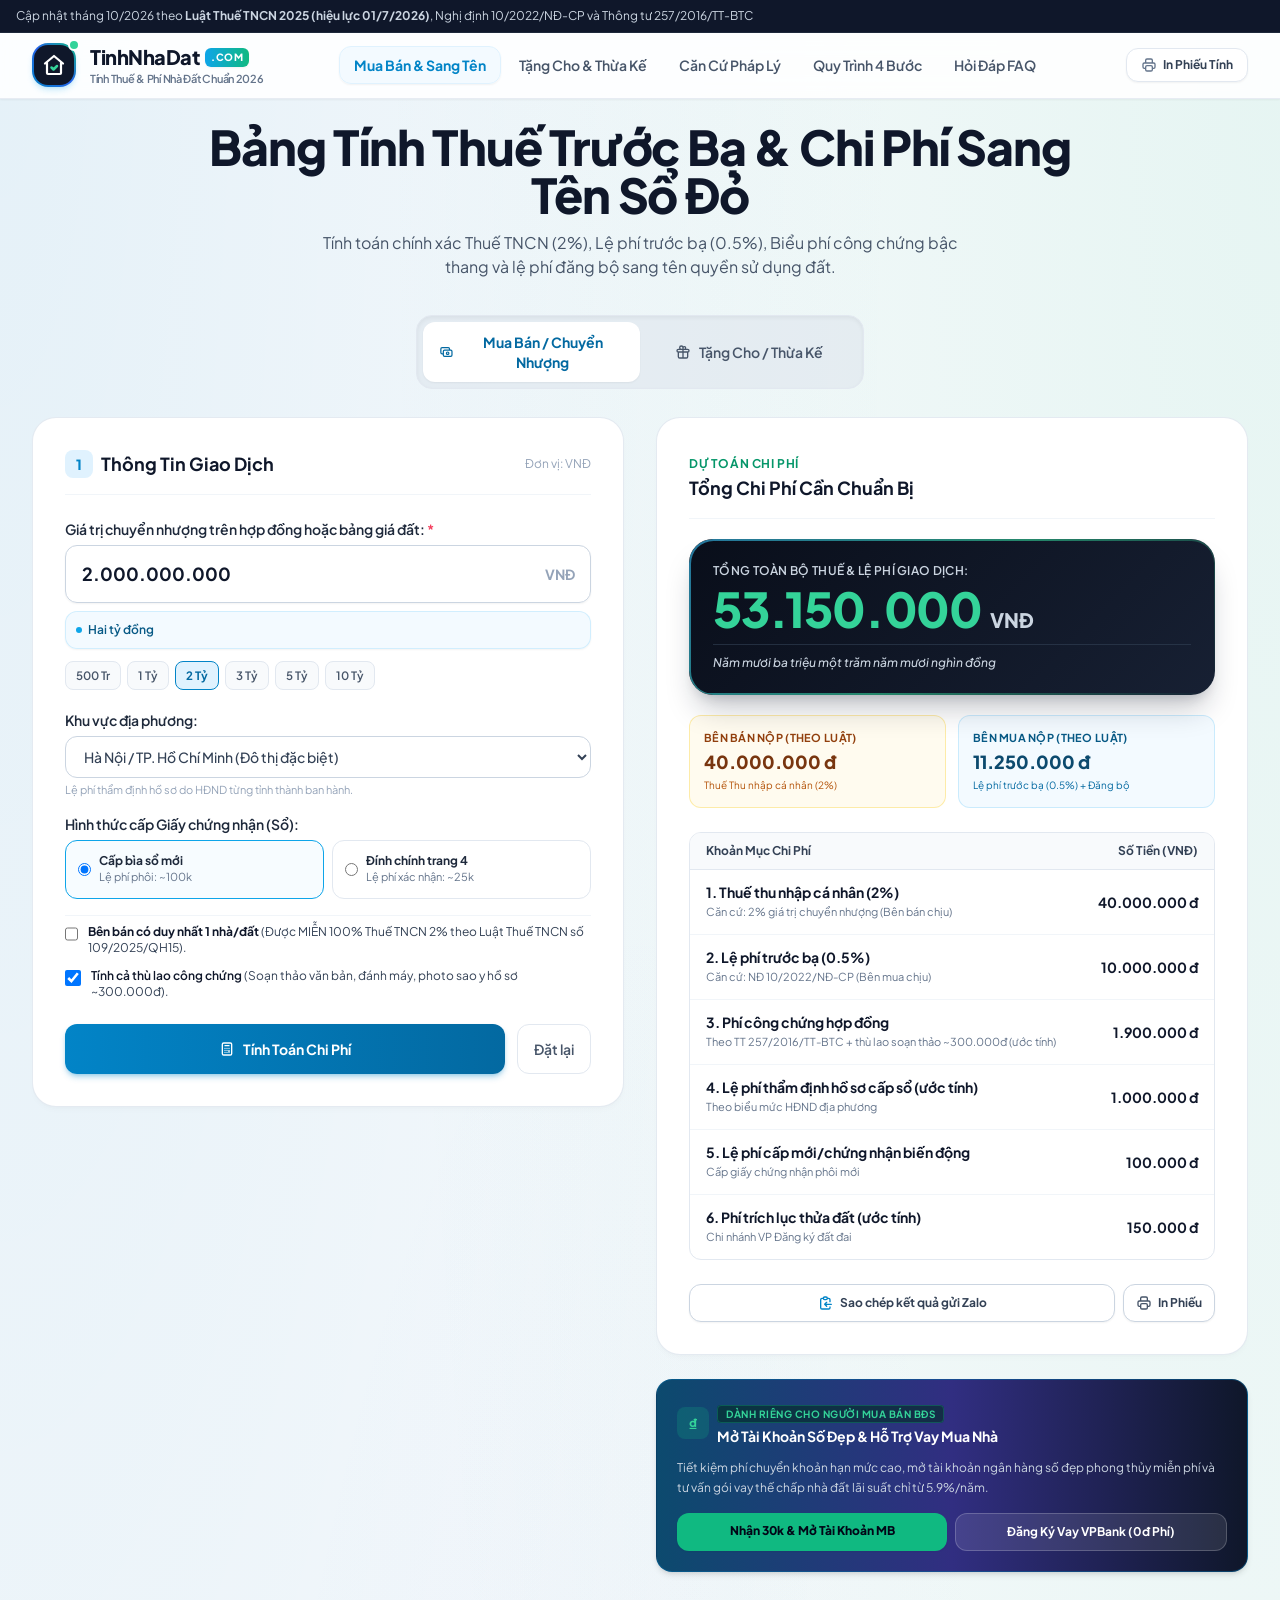
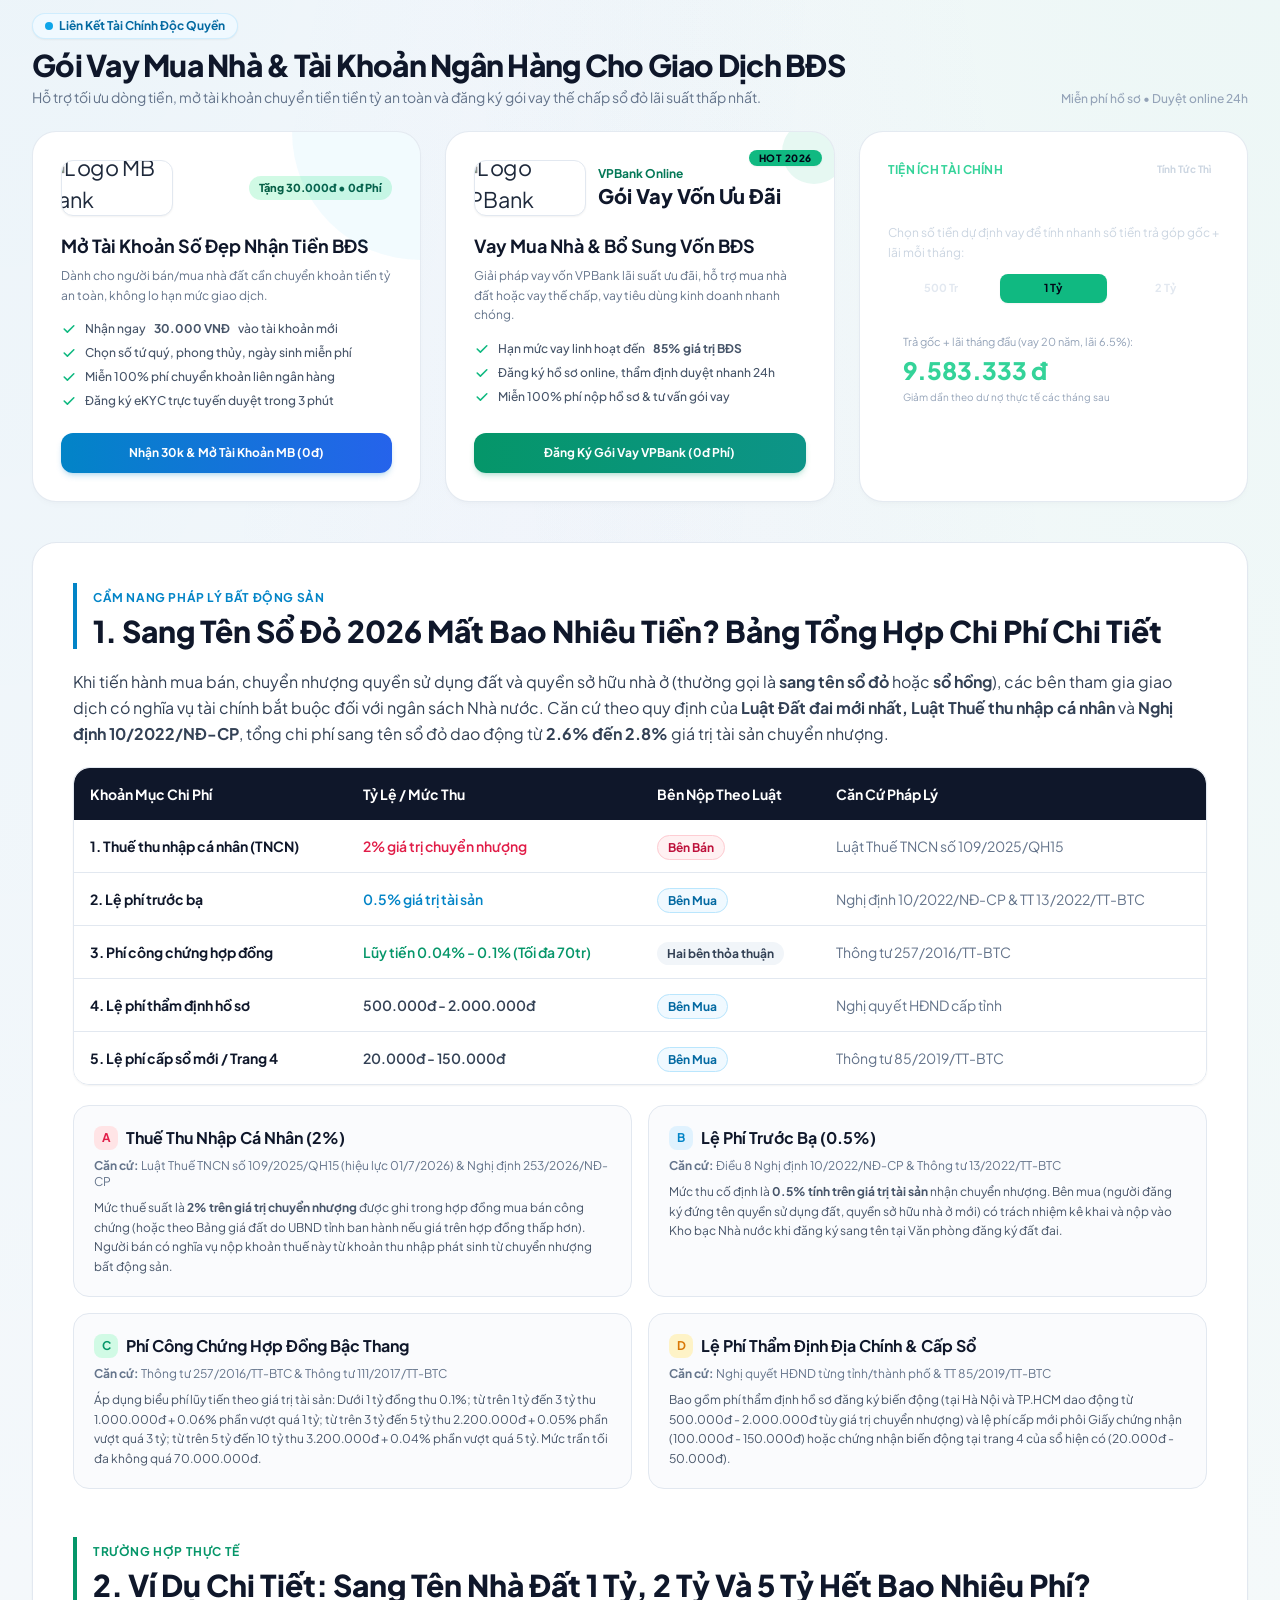
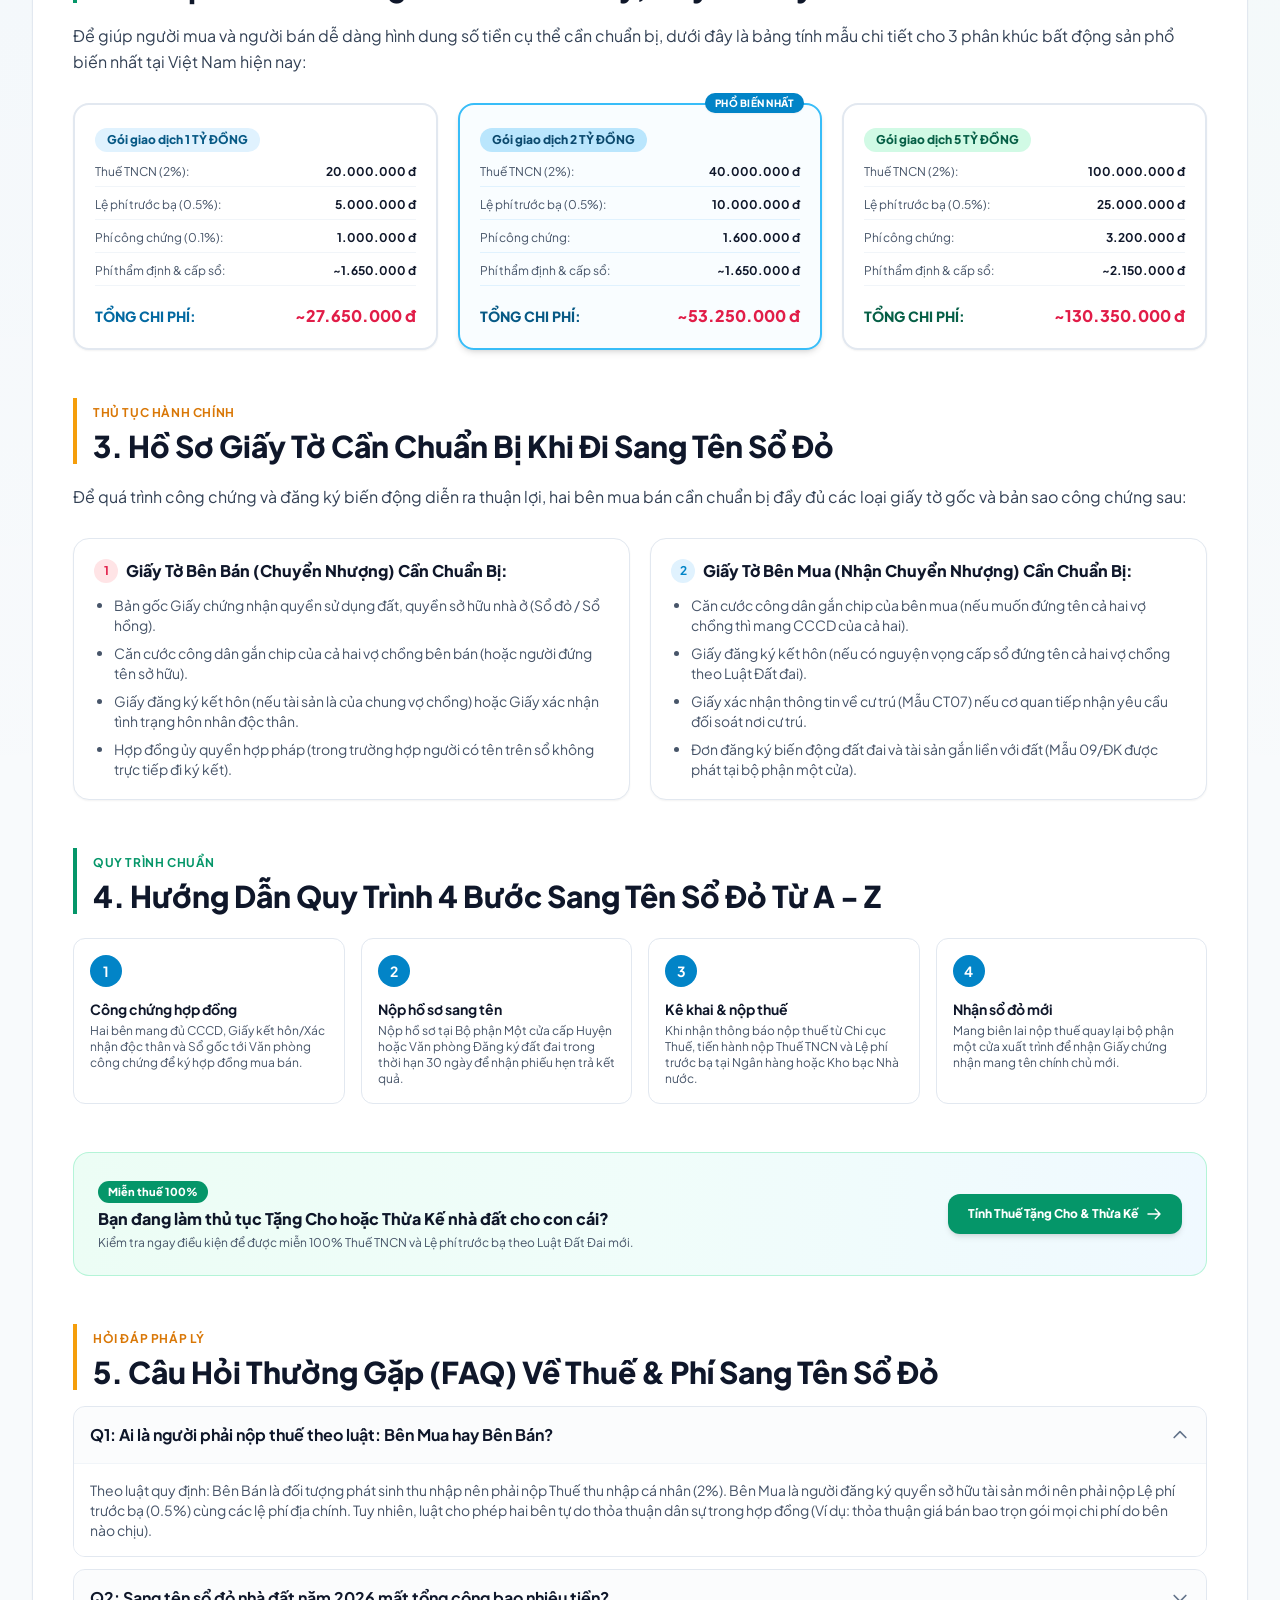
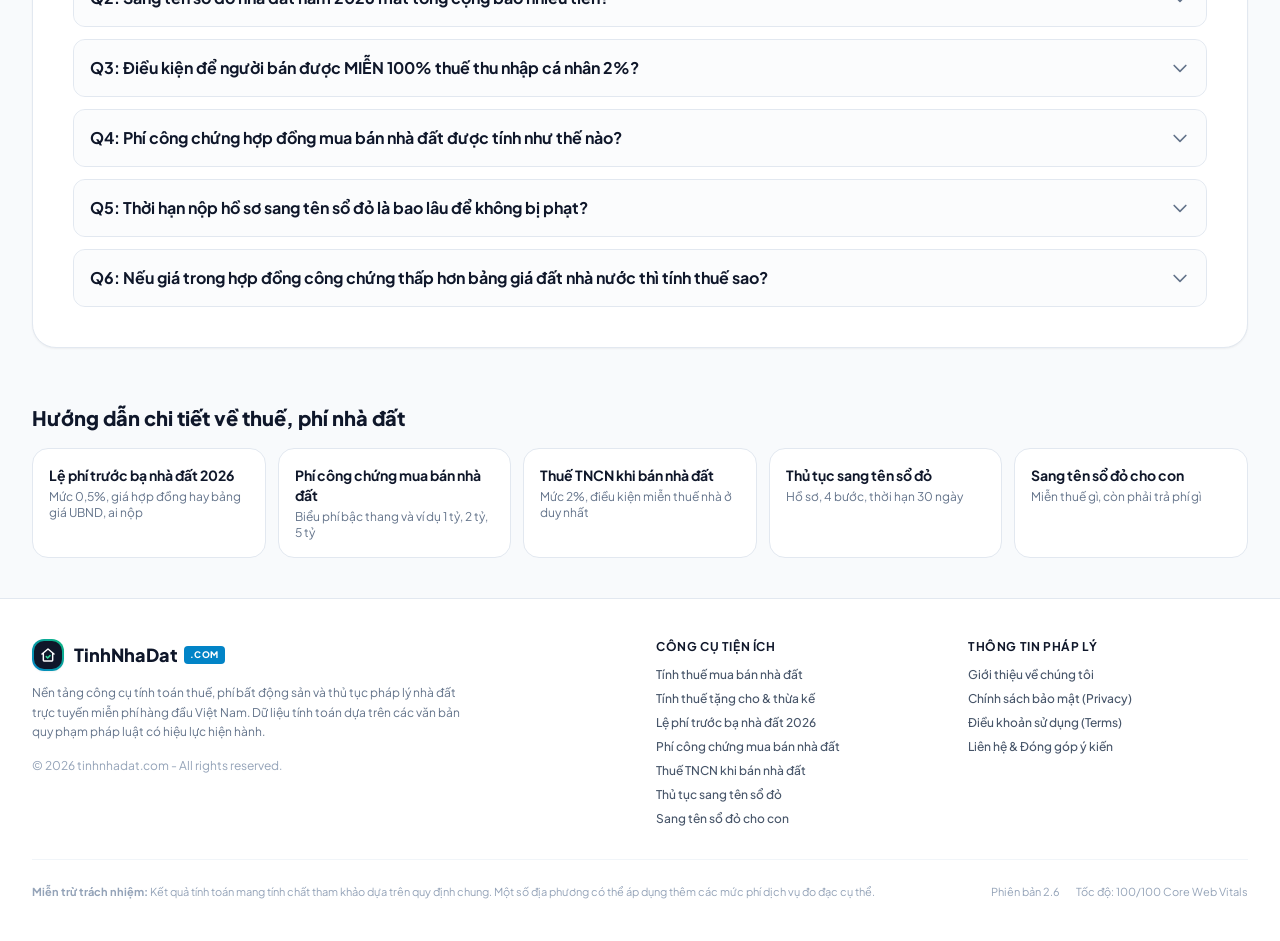
==== commit 88c0f12a: "feat(seo): Them 5 trang huong dan chuyen sau theo cum tu khoa - le-phi-truoc-ba-nha-dat.html: 0,5%, " ====
--- a/index.html
+++ b/index.html
@@ -1072,6 +1072,32 @@
     </main>
 
     <!-- Footer Chuẩn Google AdSense -->
+    <section class="no-print max-w-7xl mx-auto px-4 sm:px-6 lg:px-8 pb-10 w-full">
+        <h2 class="text-xl font-extrabold text-slate-900 mb-4">Hướng dẫn chi tiết về thuế, phí nhà đất</h2>
+        <div class="grid grid-cols-1 sm:grid-cols-2 lg:grid-cols-5 gap-3">
+            <a href="le-phi-truoc-ba-nha-dat.html" class="block rounded-2xl border border-slate-200 bg-white p-4 hover:border-sky-300 hover:shadow-sm transition-all">
+                <span class="block font-bold text-slate-900 text-sm">Lệ phí trước bạ nhà đất 2026</span>
+                <span class="block text-xs text-slate-500 mt-1">Mức 0,5%, giá hợp đồng hay bảng giá UBND, ai nộp</span>
+            </a>
+            <a href="phi-cong-chung-mua-ban-nha-dat.html" class="block rounded-2xl border border-slate-200 bg-white p-4 hover:border-sky-300 hover:shadow-sm transition-all">
+                <span class="block font-bold text-slate-900 text-sm">Phí công chứng mua bán nhà đất</span>
+                <span class="block text-xs text-slate-500 mt-1">Biểu phí bậc thang và ví dụ 1 tỷ, 2 tỷ, 5 tỷ</span>
+            </a>
+            <a href="thue-tncn-ban-nha-dat.html" class="block rounded-2xl border border-slate-200 bg-white p-4 hover:border-sky-300 hover:shadow-sm transition-all">
+                <span class="block font-bold text-slate-900 text-sm">Thuế TNCN khi bán nhà đất</span>
+                <span class="block text-xs text-slate-500 mt-1">Mức 2%, điều kiện miễn thuế nhà ở duy nhất</span>
+            </a>
+            <a href="thu-tuc-sang-ten-so-do.html" class="block rounded-2xl border border-slate-200 bg-white p-4 hover:border-sky-300 hover:shadow-sm transition-all">
+                <span class="block font-bold text-slate-900 text-sm">Thủ tục sang tên sổ đỏ</span>
+                <span class="block text-xs text-slate-500 mt-1">Hồ sơ, 4 bước, thời hạn 30 ngày</span>
+            </a>
+            <a href="sang-ten-so-do-cho-con.html" class="block rounded-2xl border border-slate-200 bg-white p-4 hover:border-sky-300 hover:shadow-sm transition-all">
+                <span class="block font-bold text-slate-900 text-sm">Sang tên sổ đỏ cho con</span>
+                <span class="block text-xs text-slate-500 mt-1">Miễn thuế gì, còn phải trả phí gì</span>
+            </a>
+        </div>
+    </section>
+
     <footer class="no-print bg-white border-t border-slate-200 py-10 mt-auto">
         <div class="max-w-7xl mx-auto px-4 sm:px-6 lg:px-8">
             <div class="grid grid-cols-1 md:grid-cols-4 gap-8 mb-8">
@@ -1103,8 +1129,11 @@
                     <ul class="space-y-2 text-xs text-slate-600 font-medium">
                         <li><a href="index.html" class="hover:text-sky-600">Tính thuế mua bán nhà đất</a></li>
                         <li><a href="tang-cho-thua-ke.html" class="hover:text-sky-600">Tính thuế tặng cho & thừa kế</a></li>
-                        <li><a href="#can-cu-phap-ly" class="hover:text-sky-600">Biểu phí công chứng 2026</a></li>
-                        <li><a href="#quy-trinh-sang-ten" class="hover:text-sky-600">Thủ tục sang tên sổ đỏ</a></li>
+                        <li><a href="le-phi-truoc-ba-nha-dat.html" class="hover:text-sky-600">Lệ phí trước bạ nhà đất 2026</a></li>
+                        <li><a href="phi-cong-chung-mua-ban-nha-dat.html" class="hover:text-sky-600">Phí công chứng mua bán nhà đất</a></li>
+                        <li><a href="thue-tncn-ban-nha-dat.html" class="hover:text-sky-600">Thuế TNCN khi bán nhà đất</a></li>
+                        <li><a href="thu-tuc-sang-ten-so-do.html" class="hover:text-sky-600">Thủ tục sang tên sổ đỏ</a></li>
+                        <li><a href="sang-ten-so-do-cho-con.html" class="hover:text-sky-600">Sang tên sổ đỏ cho con</a></li>
                     </ul>
                 </div>
 
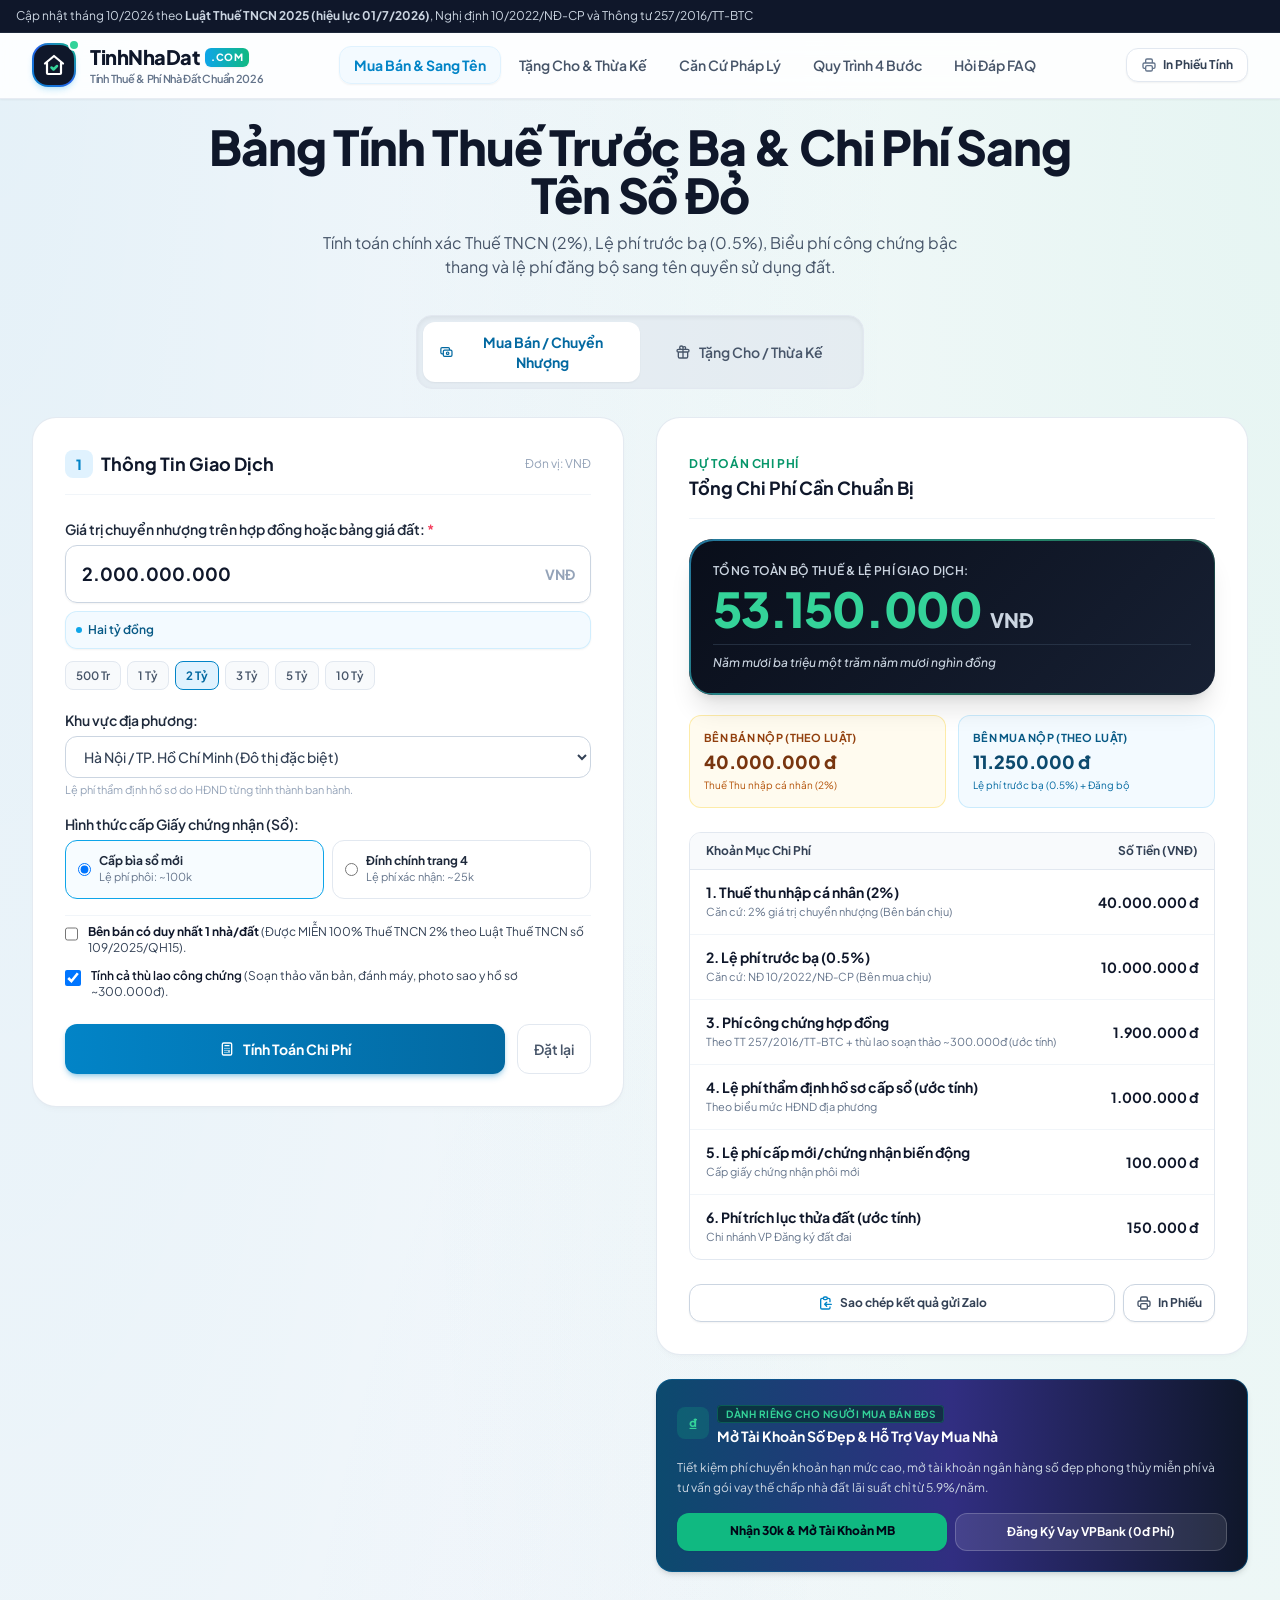
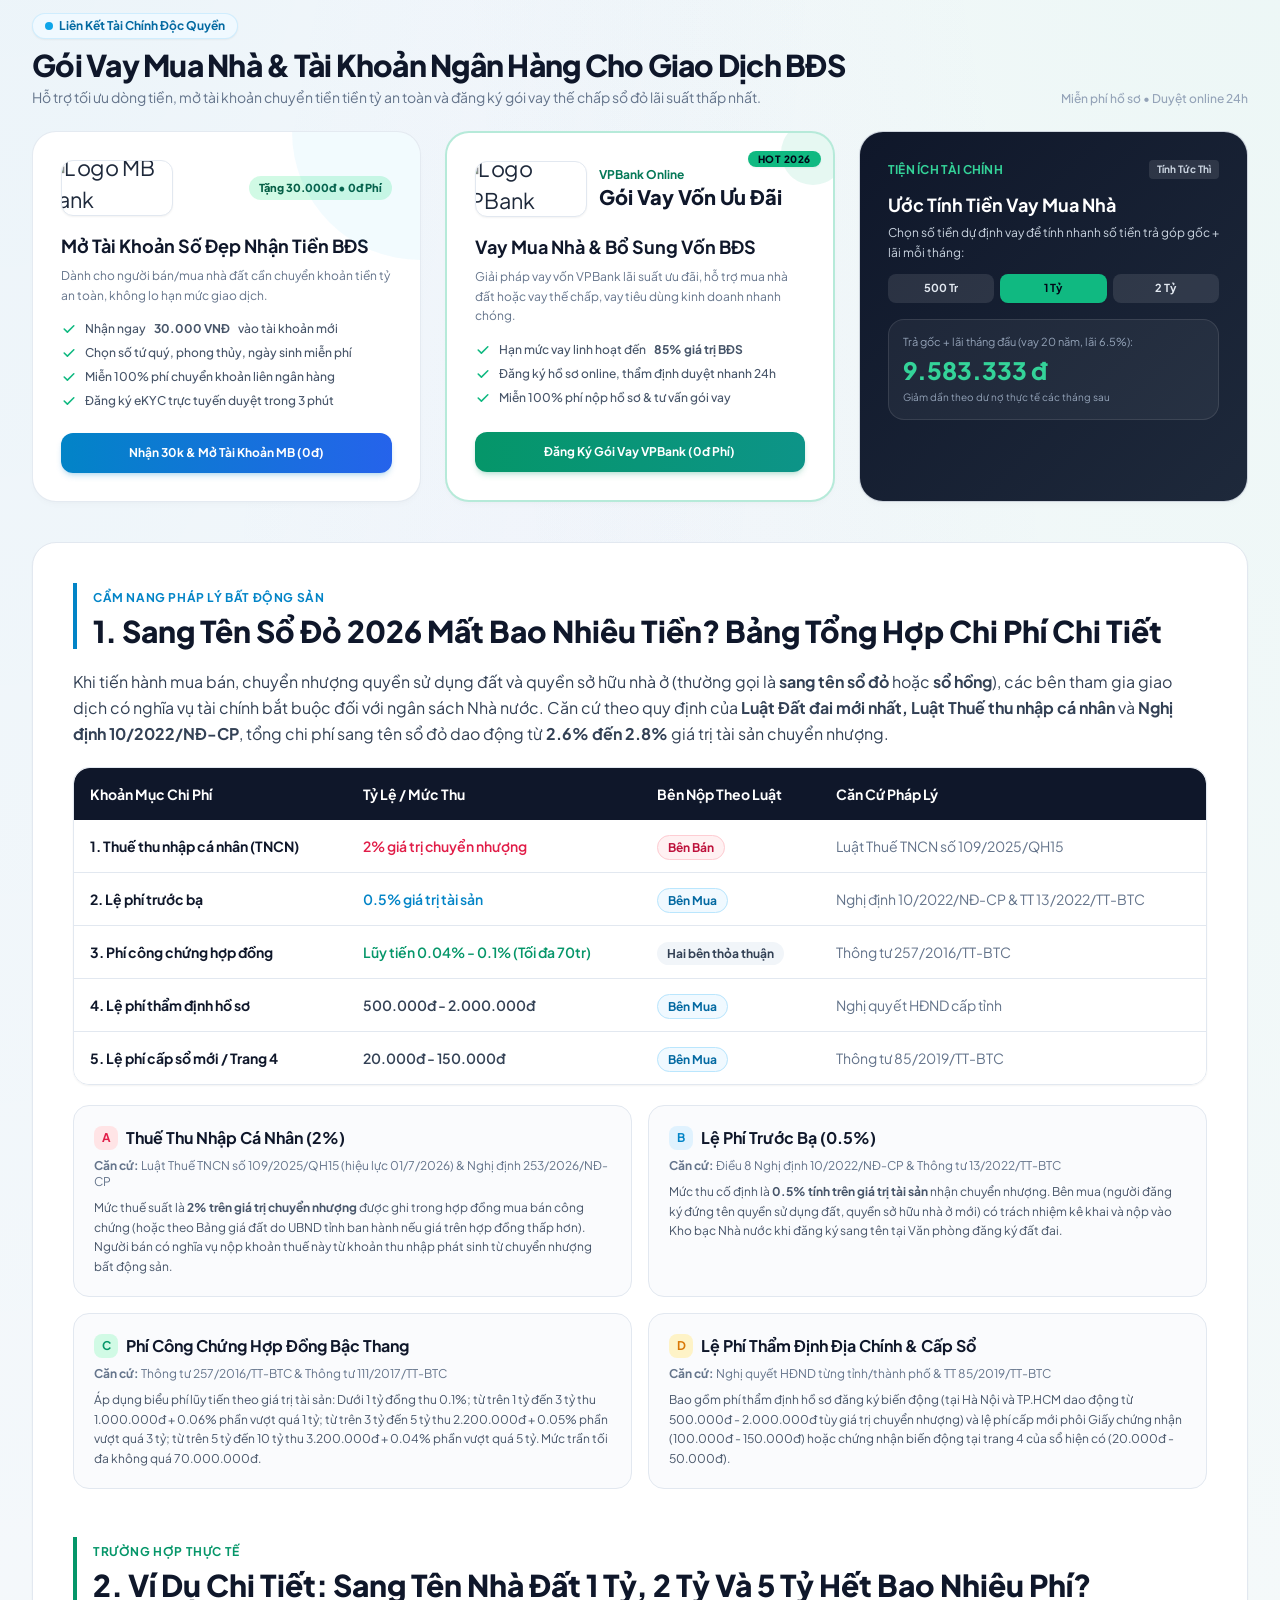
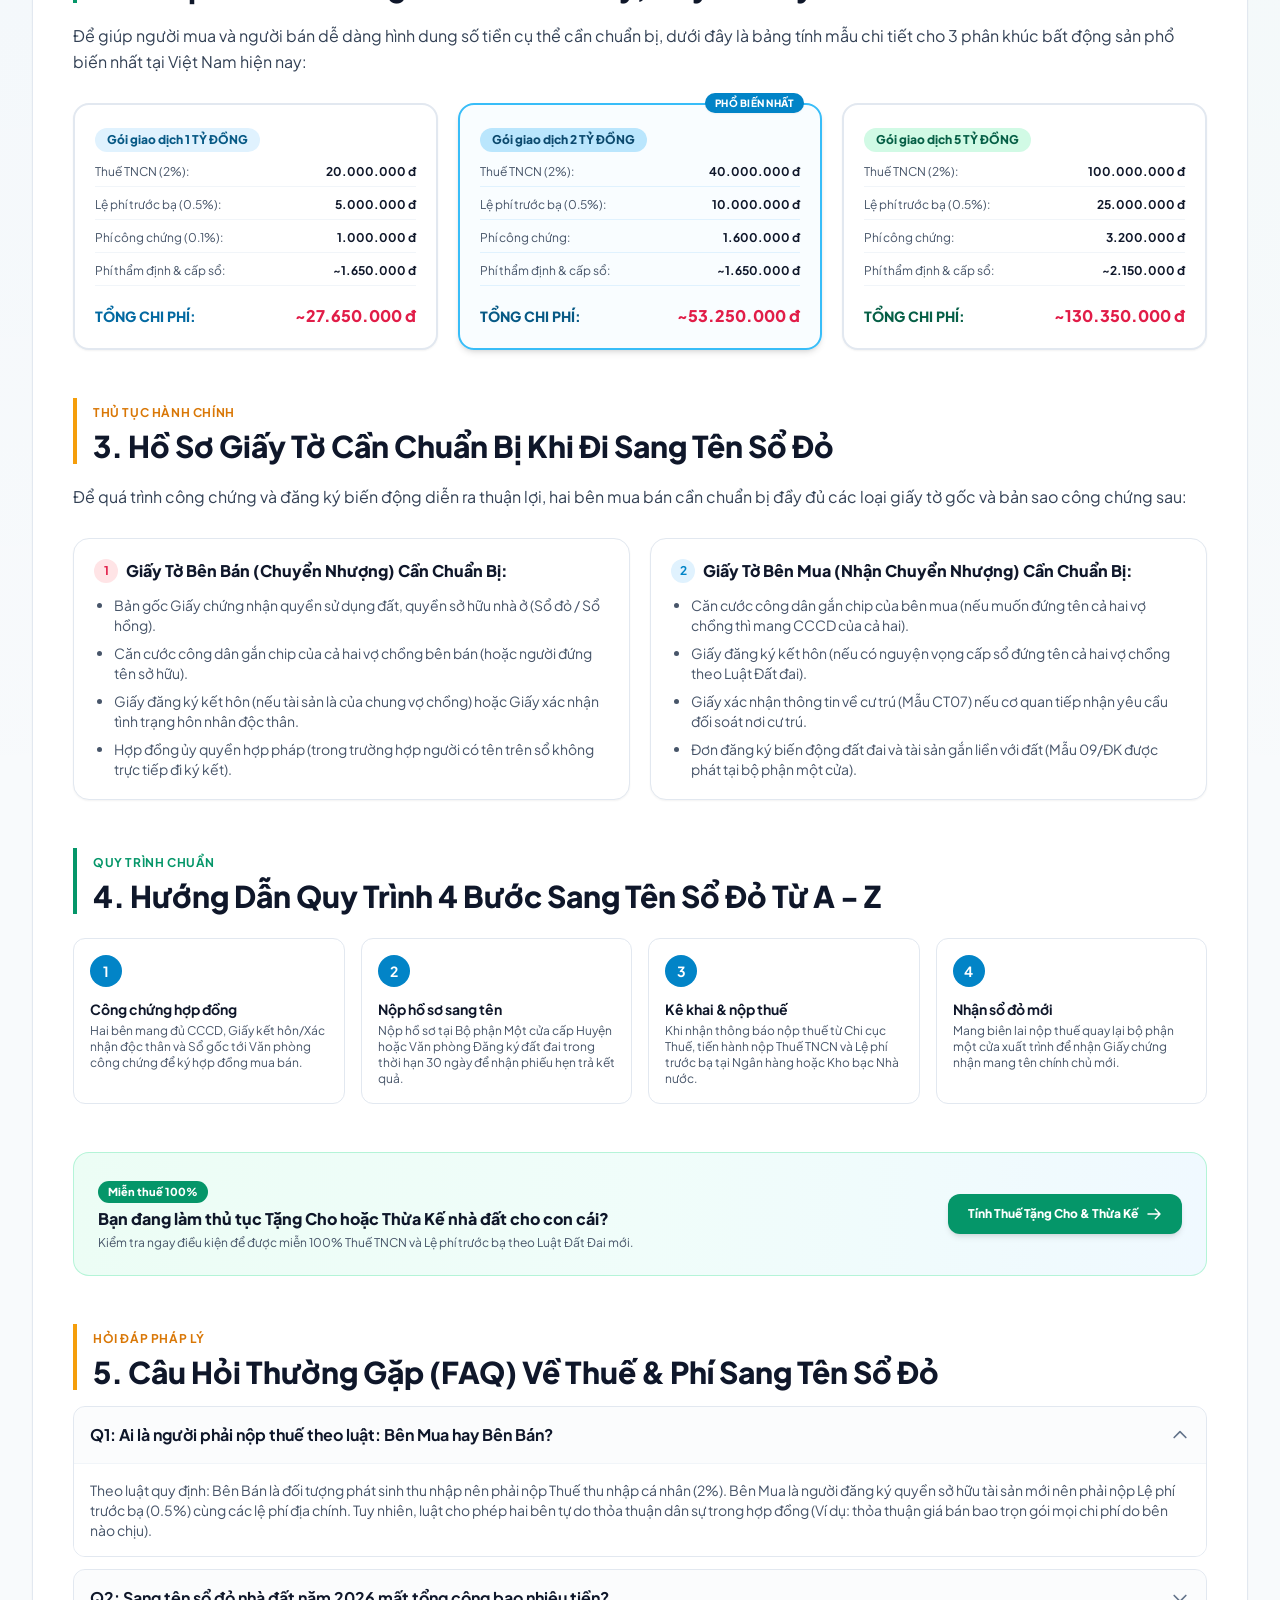
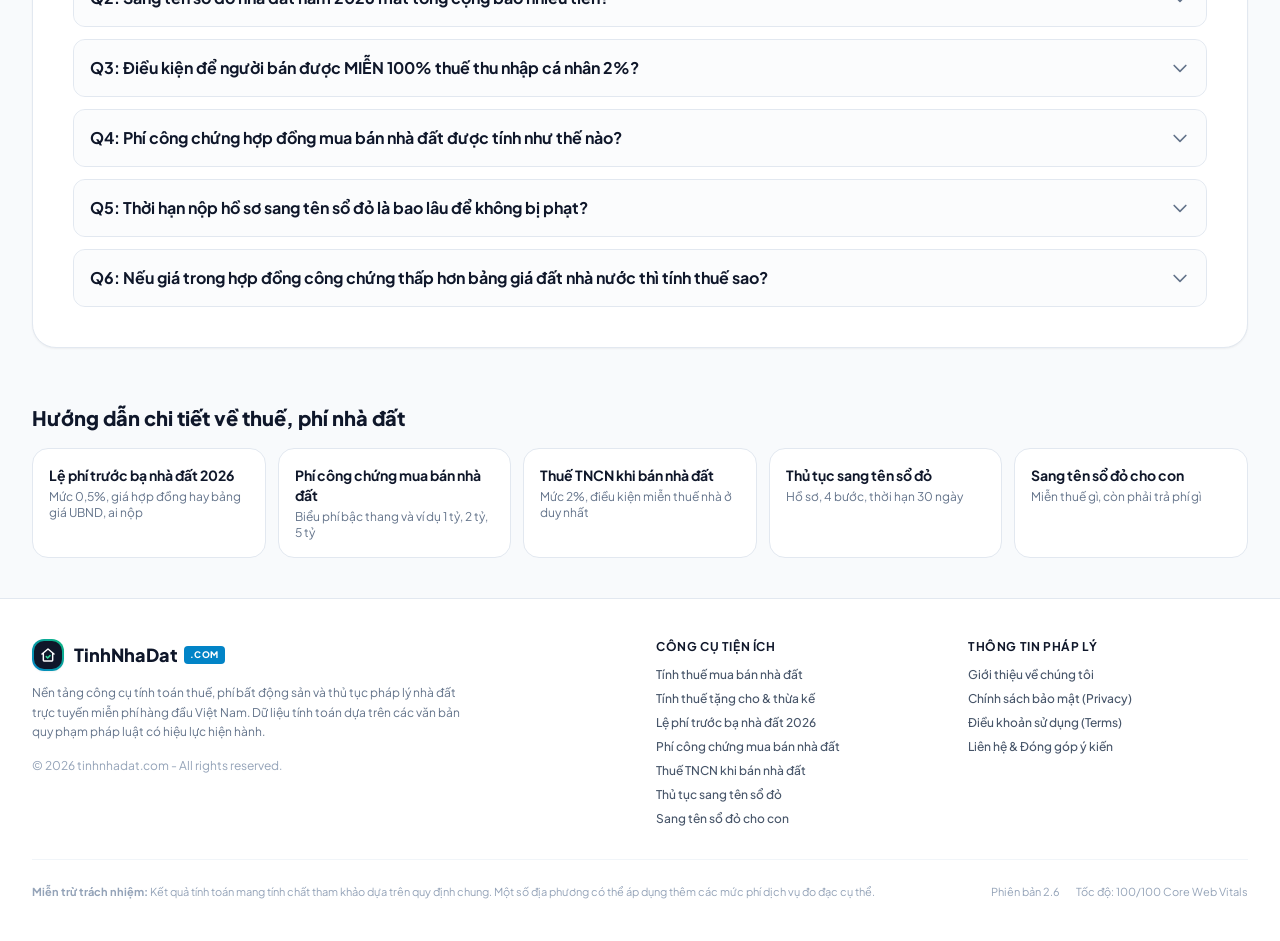
==== commit b277549a: "fix(css): Nap tailwind.css sau style.css de giu thu tu nhu Tailwind CDN card-premium (background:#ff" ====
--- a/index.html
+++ b/index.html
@@ -172,10 +172,10 @@
     <link rel="preconnect" href="https://fonts.googleapis.com">
     <link rel="preconnect" href="https://fonts.gstatic.com" crossorigin>
     <link rel="stylesheet" href="https://fonts.googleapis.com/css2?family=Plus+Jakarta+Sans:wght@400;500;600;700;800&family=Be+Vietnam+Pro:wght@300;400;500;600;700;800&display=swap">
-    <link rel="stylesheet" href="assets/css/tailwind.css">
 
     <!-- Custom CSS -->
     <link rel="stylesheet" href="assets/css/style.css">
+    <link rel="stylesheet" href="assets/css/tailwind.css">
 </head>
 <body class="bg-slate-50 min-h-screen text-slate-800 flex flex-col">
 
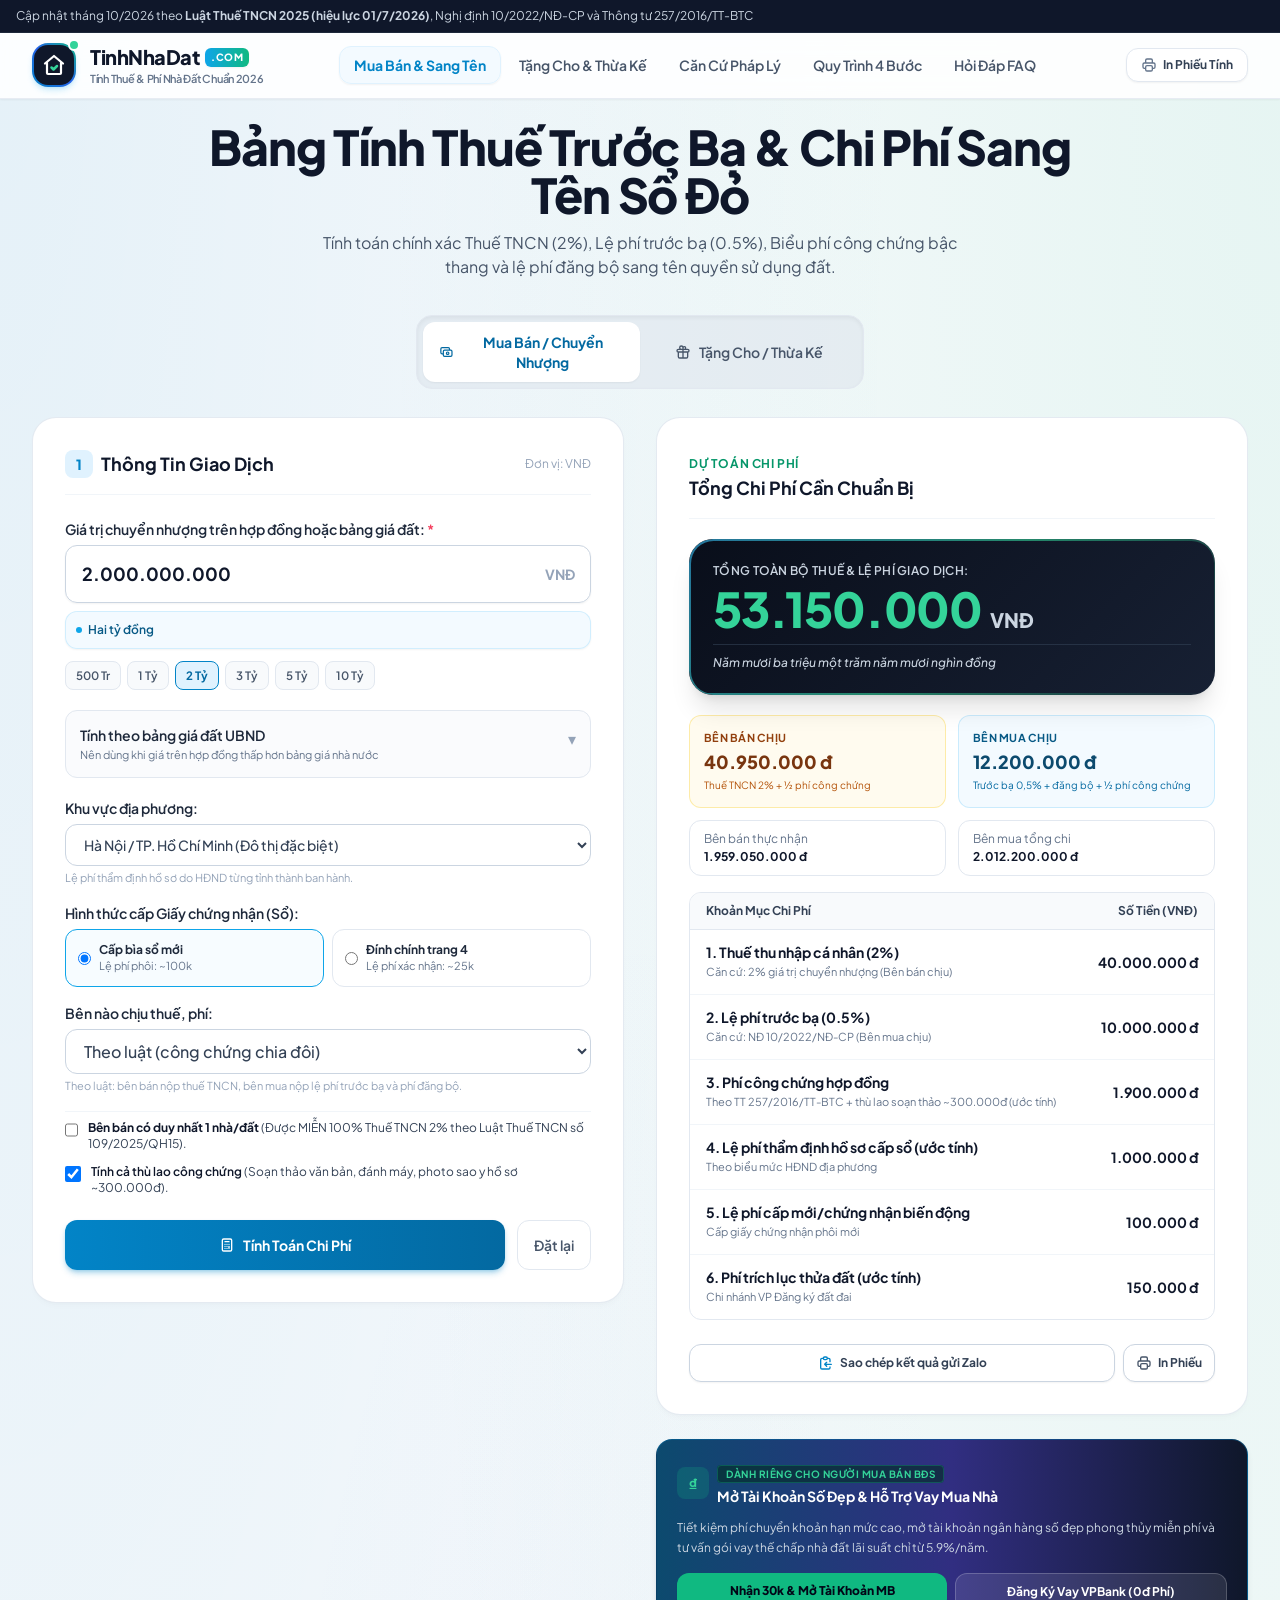
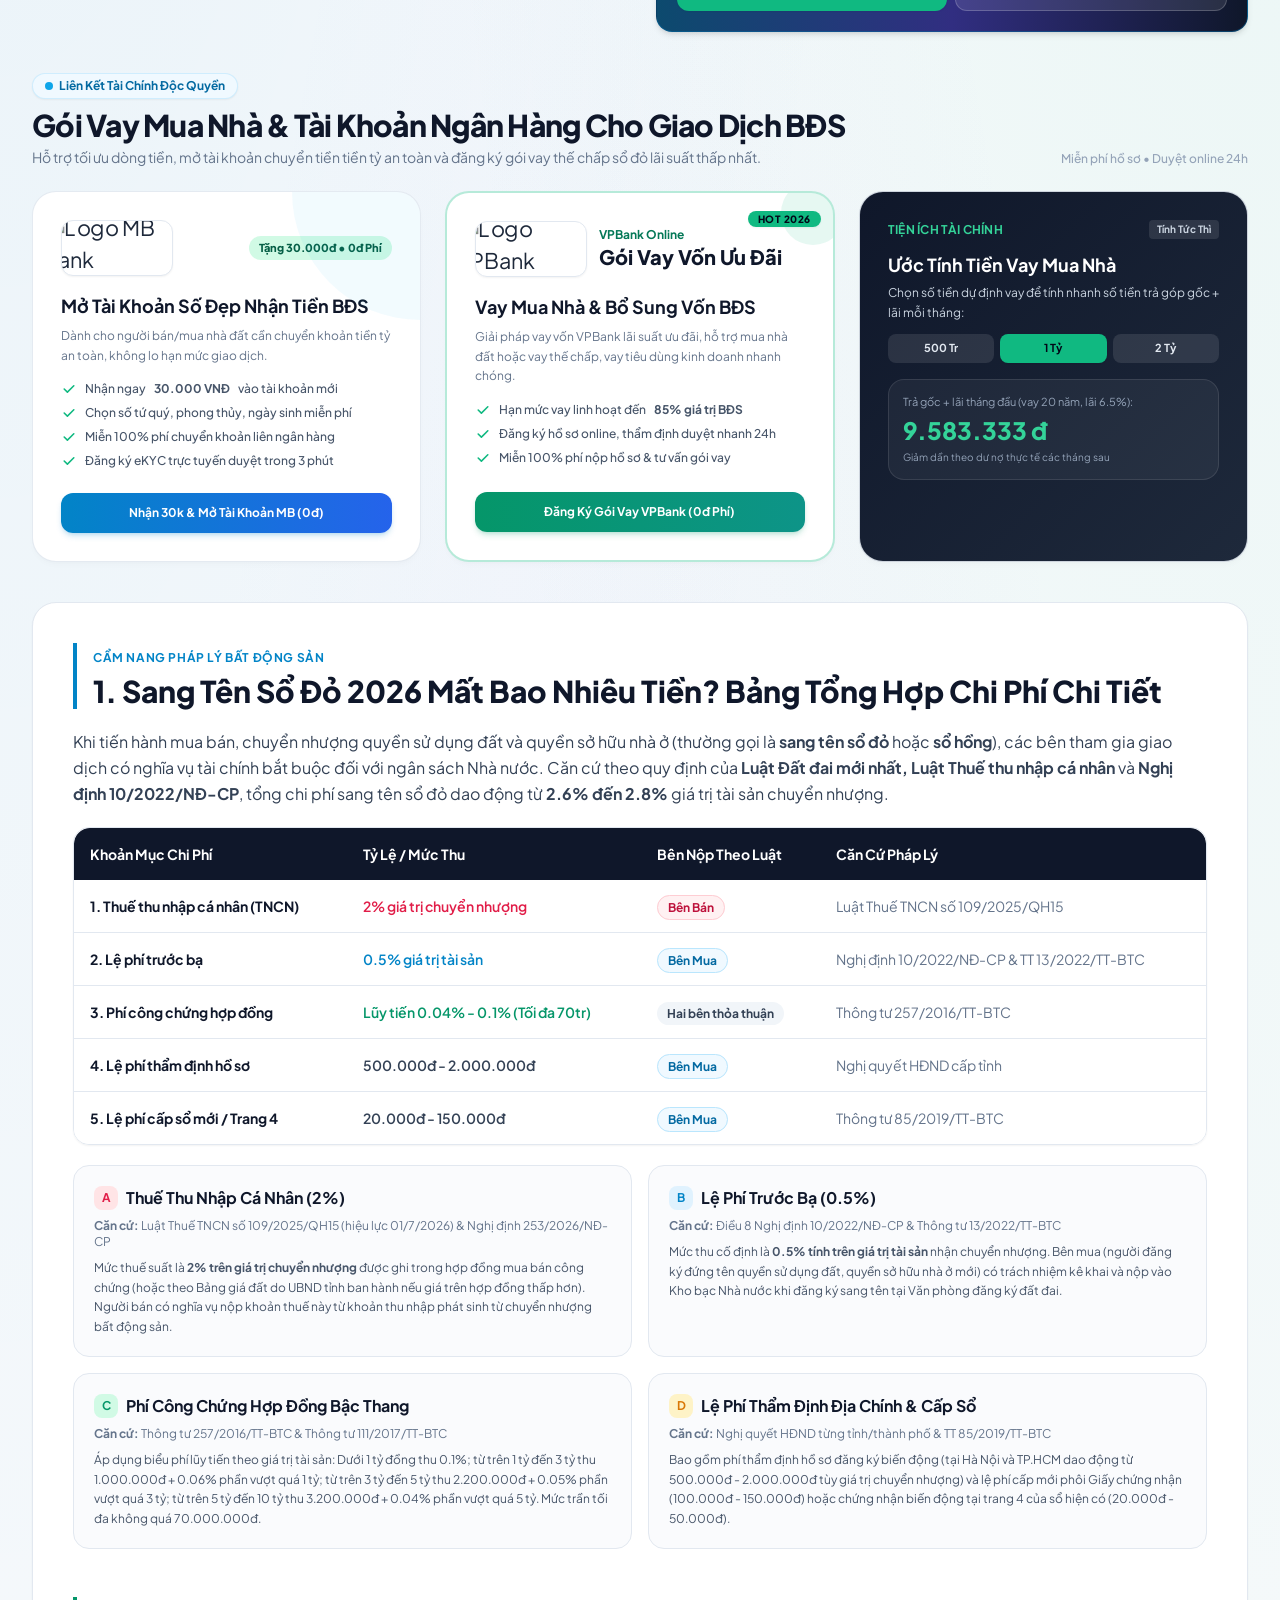
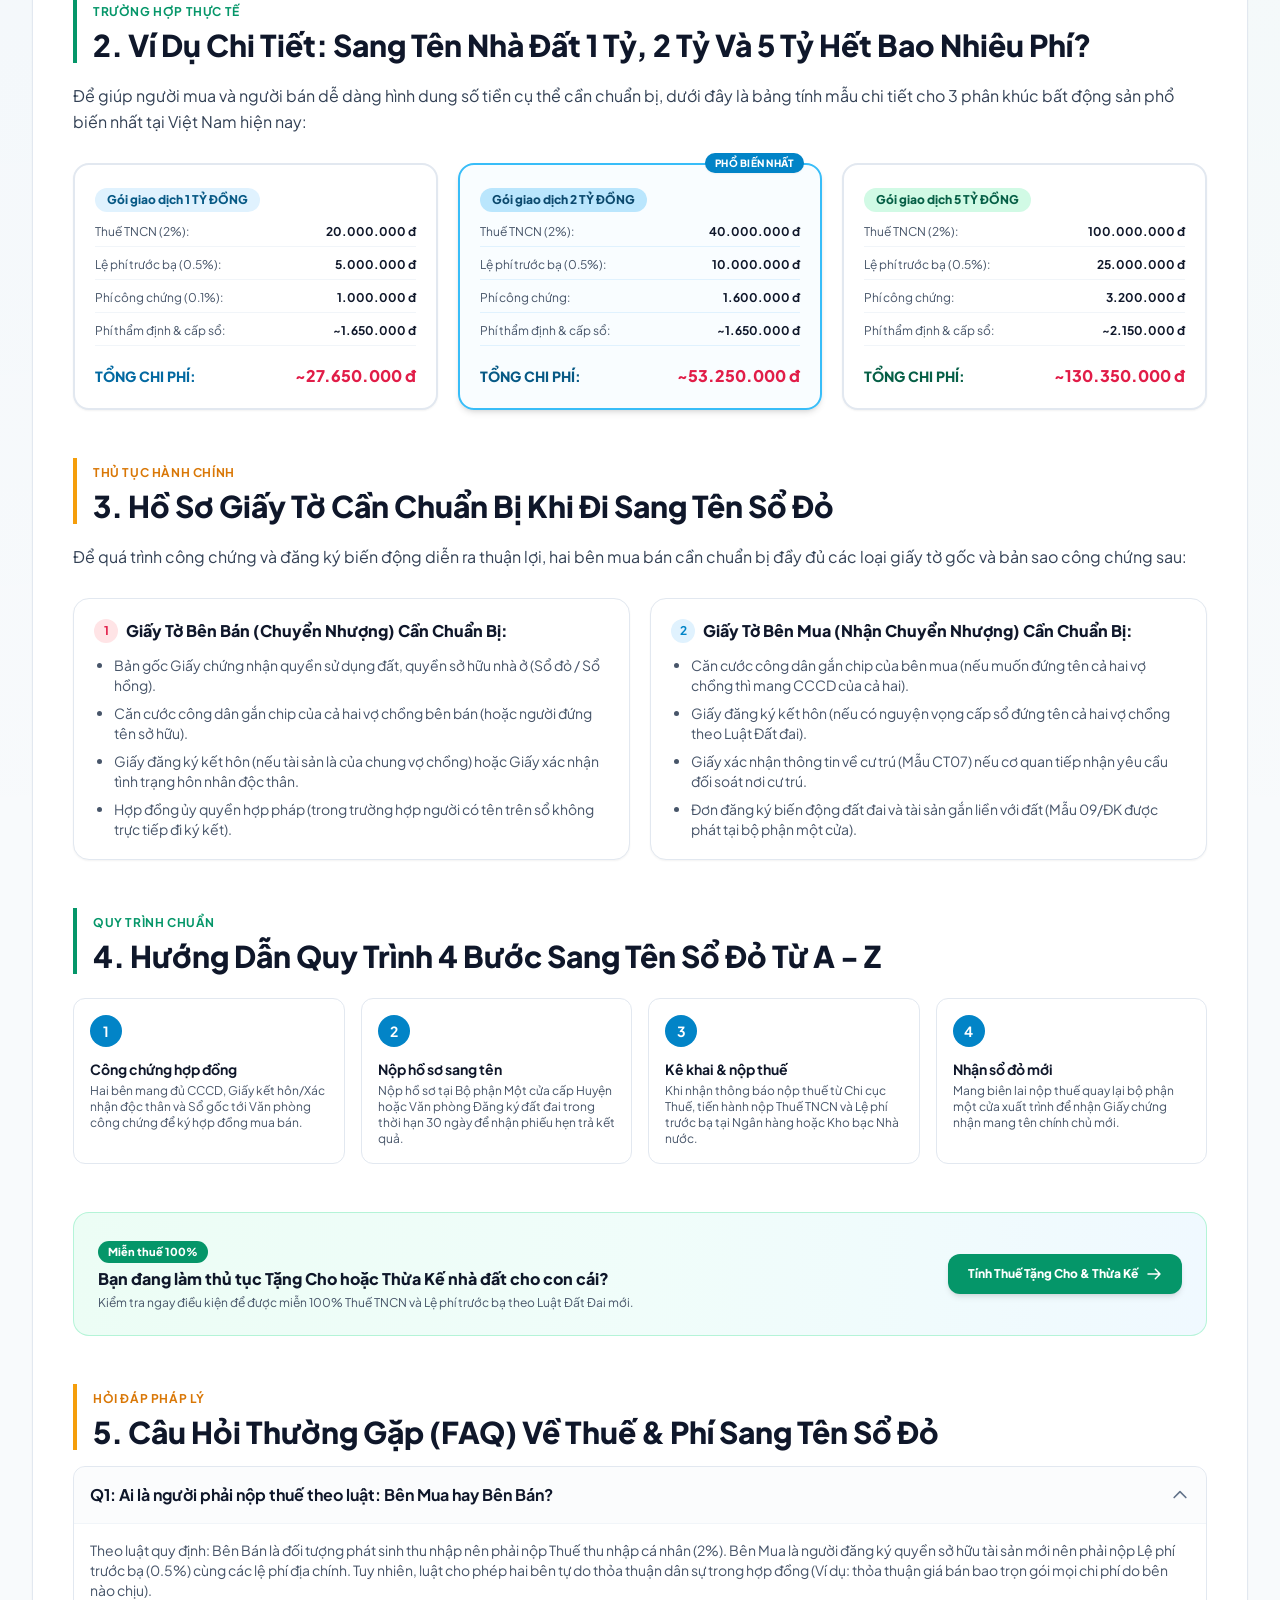
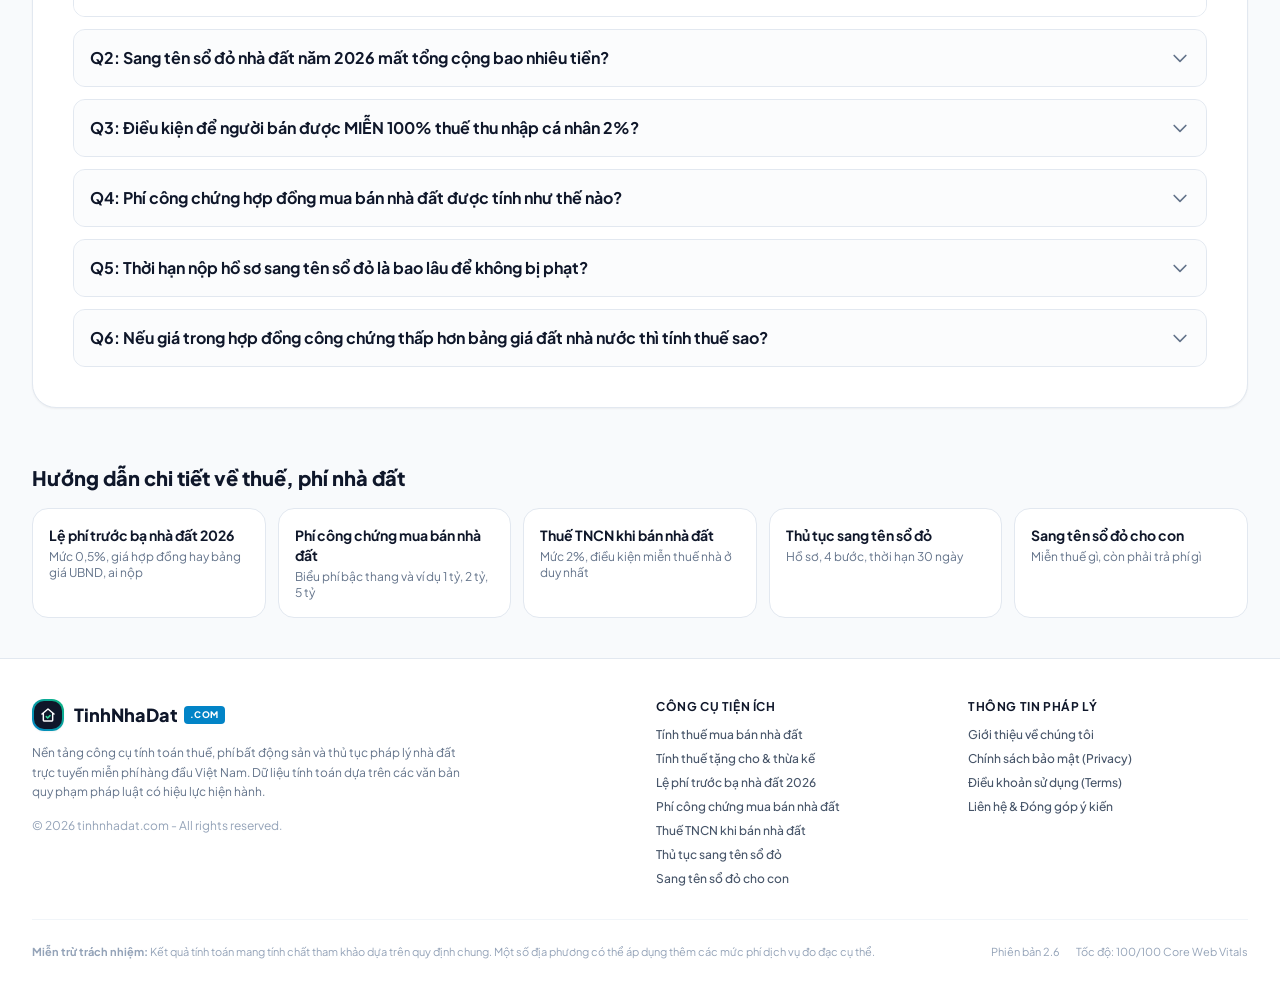
==== commit 630ccdb6: "feat: Tinh theo bang gia dat UBND va chon ben chiu thue phi - Khung "Tinh theo bang gia dat UBND": d" ====
--- a/index.html
+++ b/index.html
@@ -57,9 +57,19 @@
           }
         },
         {
+          "@type": "WebSite",
+          "@id": "https://tinhnhadat.com/#website",
+          "name": "TinhNhaDat",
+          "alternateName": ["tinhnhadat.com", "Tính Nhà Đất", "tinhnhadat"],
+          "url": "https://tinhnhadat.com/",
+          "inLanguage": "vi-VN",
+          "publisher": { "@id": "https://tinhnhadat.com/#organization" }
+        },
+        {
           "@type": "Organization",
           "@id": "https://tinhnhadat.com/#organization",
           "name": "TinhNhaDat",
+          "alternateName": "tinhnhadat.com",
           "url": "https://tinhnhadat.com/",
           "logo": "https://tinhnhadat.com/assets/images/logo.svg"
         },
@@ -174,8 +184,8 @@
     <link rel="stylesheet" href="https://fonts.googleapis.com/css2?family=Plus+Jakarta+Sans:wght@400;500;600;700;800&family=Be+Vietnam+Pro:wght@300;400;500;600;700;800&display=swap">
 
     <!-- Custom CSS -->
-    <link rel="stylesheet" href="assets/css/style.css">
-    <link rel="stylesheet" href="assets/css/tailwind.css">
+    <link rel="stylesheet" href="assets/css/style.css?v=20261008e">
+    <link rel="stylesheet" href="assets/css/tailwind.css?v=20261008e">
 </head>
 <body class="bg-slate-50 min-h-screen text-slate-800 flex flex-col">
 
@@ -221,7 +231,7 @@
 
             <!-- Quick Action button -->
             <div class="flex items-center gap-2">
-                <button onclick="window.print()" class="hidden sm:inline-flex items-center gap-1.5 px-3.5 py-2 rounded-xl border border-slate-200 text-xs font-bold text-slate-700 bg-white hover:bg-slate-50 shadow-sm transition-all hover:shadow">
+                <button onclick="NhaDatShare.printReceipt()" class="hidden sm:inline-flex items-center gap-1.5 px-3.5 py-2 rounded-xl border border-slate-200 text-xs font-bold text-slate-700 bg-white hover:bg-slate-50 shadow-sm transition-all hover:shadow">
                     <svg class="w-4 h-4 text-slate-500" fill="none" stroke="currentColor" viewBox="0 0 24 24"><path stroke-linecap="round" stroke-linejoin="round" stroke-width="2" d="M17 17h2a2 2 0 002-2v-4a2 2 0 00-2-2H5a2 2 0 00-2 2v4a2 2 0 002 2h2m2 4h6a2 2 0 002-2v-4a2 2 0 00-2-2H9a2 2 0 00-2 2v4a2 2 0 002 2zm8-12V5a2 2 0 00-2-2H9a2 2 0 00-2 2v4h10z"/></svg>
                     <span>In Phiếu Tính</span>
                 </button>
@@ -335,6 +345,46 @@
                         </div>
                     </div>
 
+                    <!-- Tính theo bảng giá đất UBND -->
+                    <details id="bangGiaBox" class="mb-5 rounded-xl border border-slate-200 bg-slate-50/70 p-3.5 group">
+                        <summary class="cursor-pointer list-none flex items-start justify-between gap-2">
+                            <span>
+                                <span class="block text-sm font-semibold text-slate-800">Tính theo bảng giá đất UBND</span>
+                                <span class="block text-[11px] text-slate-500 mt-0.5">Nên dùng khi giá trên hợp đồng thấp hơn bảng giá nhà nước</span>
+                            </span>
+                            <span class="text-slate-400 mt-0.5 group-open:rotate-180 transition-transform">▾</span>
+                        </summary>
+                        <div class="mt-3 space-y-3">
+                            <p class="text-[11px] text-slate-500 leading-relaxed">Nếu giá hợp đồng thấp hơn giá tính theo bảng giá đất (× hệ số điều chỉnh) và giá nhà do UBND tỉnh quy định, thuế TNCN, lệ phí trước bạ và phí công chứng được tính theo giá nhà nước (Điều 57 Nghị định 253/2026/NĐ-CP, Nghị định 10/2022/NĐ-CP sửa đổi bởi Nghị định 175/2025/NĐ-CP, Thông tư 257/2016/TT-BTC).</p>
+                            <div class="grid grid-cols-2 gap-2.5">
+                                <label class="block">
+                                    <span class="block text-xs font-semibold text-slate-700 mb-1">Diện tích đất (m²)</span>
+                                    <input type="text" inputmode="decimal" autocomplete="off" id="dienTichInput" placeholder="VD: 80" 
+                                    class="w-full px-3 py-2.5 rounded-xl border border-slate-300 text-slate-900 font-semibold text-base focus:ring-2 focus:ring-sky-500 focus:border-sky-500 outline-none bg-white">
+                                </label>
+                                <label class="block">
+                                    <span class="block text-xs font-semibold text-slate-700 mb-1">Đơn giá bảng giá (đ/m²)</span>
+                                    <input type="text" inputmode="numeric" autocomplete="off" id="donGiaInput" placeholder="VD: 45.000.000" pattern="[0-9,.]*"
+                                    class="w-full px-3 py-2.5 rounded-xl border border-slate-300 text-slate-900 font-semibold text-base focus:ring-2 focus:ring-sky-500 focus:border-sky-500 outline-none bg-white">
+                                </label>
+                                <label class="block">
+                                    <span class="block text-xs font-semibold text-slate-700 mb-1">Hệ số điều chỉnh</span>
+                                    <input type="text" inputmode="decimal" autocomplete="off" id="heSoInput" placeholder="1" value="1"
+                                    class="w-full px-3 py-2.5 rounded-xl border border-slate-300 text-slate-900 font-semibold text-base focus:ring-2 focus:ring-sky-500 focus:border-sky-500 outline-none bg-white">
+                                </label>
+                                <label class="block">
+                                    <span class="block text-xs font-semibold text-slate-700 mb-1">Giá nhà theo UBND (đ)</span>
+                                    <input type="text" inputmode="numeric" autocomplete="off" id="giaNhaInput" placeholder="Không bắt buộc" pattern="[0-9,.]*"
+                                    class="w-full px-3 py-2.5 rounded-xl border border-slate-300 text-slate-900 font-semibold text-base focus:ring-2 focus:ring-sky-500 focus:border-sky-500 outline-none bg-white">
+                                </label>
+                            </div>
+                            <div class="text-xs text-slate-700 bg-white border border-slate-200 rounded-xl p-2.5">
+                                Giá theo bảng giá nhà nước: <strong id="giaNhaNuocText" class="text-slate-900">0 đ</strong>
+                            </div>
+                            <p class="text-[11px] text-slate-500">Tra đơn giá trong bảng giá đất của UBND tỉnh, thành phố nơi có đất (theo tên đường, vị trí thửa đất).</p>
+                        </div>
+                    </details>
+
                     <!-- Khu vực giao dịch -->
                     <div class="mb-4">
                         <label class="block text-sm font-semibold text-slate-800 mb-1.5">Khu vực địa phương:</label>
@@ -366,6 +416,17 @@
                         </div>
                     </div>
 
+                    <!-- Bên nào chịu thuế, phí -->
+                    <div class="mb-4">
+                        <label for="benChiuSelect" class="block text-sm font-semibold text-slate-800 mb-1.5">Bên nào chịu thuế, phí:</label>
+                        <select id="benChiuSelect" class="w-full px-3.5 py-2.5 rounded-xl border border-slate-300 text-slate-700 text-base focus:ring-2 focus:ring-sky-500 focus:border-sky-500 outline-none bg-white font-medium">
+                            <option value="theo_luat" selected>Theo luật (công chứng chia đôi)</option>
+                            <option value="ben_mua">Bên mua chịu toàn bộ (bên bán nhận đủ tiền)</option>
+                            <option value="ben_ban">Bên bán chịu toàn bộ (bao sang tên)</option>
+                        </select>
+                        <p class="text-[11px] text-slate-400 mt-1">Theo luật: bên bán nộp thuế TNCN, bên mua nộp lệ phí trước bạ và phí đăng bộ.</p>
+                    </div>
+
                     <!-- Các tùy chọn miễn trừ & dịch vụ -->
                     <div class="space-y-3 pt-2 pb-4 border-t border-slate-100">
                         <label class="flex items-start gap-2.5 cursor-pointer">
@@ -423,16 +484,29 @@
                     <!-- Phân chia theo thỏa thuận ai nộp -->
                     <div class="grid grid-cols-2 gap-3 mb-6">
                         <div class="p-3.5 rounded-xl bg-amber-50/80 border border-amber-200/70">
-                            <div class="text-[11px] font-bold text-amber-800 uppercase tracking-wide">Bên Bán Nộp (Theo Luật)</div>
+                            <div class="text-[11px] font-bold text-amber-800 uppercase tracking-wide">Bên Bán Chịu</div>
                             <div class="text-lg font-extrabold text-amber-900 mt-0.5" id="resBenBanNop">40.000.000 đ</div>
-                            <div class="text-[10px] text-amber-700 mt-0.5">Thuế Thu nhập cá nhân (2%)</div>
+                            <div class="text-[10px] text-amber-700 mt-0.5" id="resGhiChuBan">Thuế TNCN 2% + ½ phí công chứng</div>
                         </div>
                         <div class="p-3.5 rounded-xl bg-sky-50/80 border border-sky-200/70">
-                            <div class="text-[11px] font-bold text-sky-800 uppercase tracking-wide">Bên Mua Nộp (Theo Luật)</div>
+                            <div class="text-[11px] font-bold text-sky-800 uppercase tracking-wide">Bên Mua Chịu</div>
                             <div class="text-lg font-extrabold text-sky-900 mt-0.5" id="resBenMuaNop">10.250.000 đ</div>
-                            <div class="text-[10px] text-sky-700 mt-0.5">Lệ phí trước bạ (0.5%) + Đăng bộ</div>
-                        </div>
-                    </div>
+                            <div class="text-[10px] text-sky-700 mt-0.5" id="resGhiChuMua">Trước bạ 0,5% + đăng bộ + ½ phí công chứng</div>
+                        </div>
+                    </div>
+
+                    <!-- Số tiền thực nhận / thực chi -->
+                    <div class="grid grid-cols-2 gap-3 -mt-3 mb-4 text-xs">
+                        <div class="px-3.5 py-2.5 rounded-xl border border-slate-200 bg-white">
+                            <div class="text-slate-500">Bên bán thực nhận</div>
+                            <div class="font-bold text-slate-900 mt-0.5" id="resBanThucNhan">0 đ</div>
+                        </div>
+                        <div class="px-3.5 py-2.5 rounded-xl border border-slate-200 bg-white">
+                            <div class="text-slate-500">Bên mua tổng chi</div>
+                            <div class="font-bold text-slate-900 mt-0.5" id="resMuaTongChi">0 đ</div>
+                        </div>
+                    </div>
+                    <div id="resCoSoGia" class="hidden mb-6 text-xs rounded-xl bg-amber-50 border border-amber-200 text-amber-900 p-3 leading-relaxed"></div>
 
                     <!-- Bảng chi tiết từng khoản mục -->
                     <div class="border border-slate-200 rounded-xl overflow-hidden mb-6">
@@ -506,7 +580,7 @@
                             <svg class="w-4 h-4 text-sky-600" fill="none" stroke="currentColor" viewBox="0 0 24 24"><path stroke-linecap="round" stroke-linejoin="round" stroke-width="2" d="M8 5H6a2 2 0 00-2 2v12a2 2 0 002 2h10a2 2 0 002-2v-1M8 5a2 2 0 002 2h2a2 2 0 002-2M8 5a2 2 0 012-2h2a2 2 0 012 2m0 0h2a2 2 0 012 2v3m2 4H10m0 0l3-3m-3 3l3 3"/></svg>
                             Sao chép kết quả gửi Zalo
                         </button>
-                        <button onclick="window.print()" class="py-2.5 px-3 rounded-xl border border-slate-300 text-xs font-bold text-slate-700 bg-white hover:bg-slate-50 flex items-center justify-center gap-1.5 transition-colors shadow-sm">
+                        <button onclick="NhaDatShare.printReceipt()" class="py-2.5 px-3 rounded-xl border border-slate-300 text-xs font-bold text-slate-700 bg-white hover:bg-slate-50 flex items-center justify-center gap-1.5 transition-colors shadow-sm">
                             <svg class="w-4 h-4 text-slate-600" fill="none" stroke="currentColor" viewBox="0 0 24 24"><path stroke-linecap="round" stroke-linejoin="round" stroke-width="2" d="M17 17h2a2 2 0 002-2v-4a2 2 0 00-2-2H5a2 2 0 00-2 2v4a2 2 0 002 2h2m2 4h6a2 2 0 002-2v-4a2 2 0 00-2-2H9a2 2 0 00-2 2v4a2 2 0 002 2zm8-12V5a2 2 0 00-2-2H9a2 2 0 00-2 2v4h10z"/></svg>
                             In Phiếu
                         </button>
@@ -1161,7 +1235,8 @@
     </footer>
 
     <!-- Scripts -->
-    <script src="assets/js/calculator.js"></script>
+    <script src="assets/js/calculator.js?v=20261008e"></script>
+    <script src="assets/js/share.js?v=20261008e"></script>
     <script>
         // DOM Elements
         const giaTriInput = document.getElementById('giaTriInput');
@@ -1226,9 +1301,21 @@
             const loaiCapSo = document.querySelector('input[name="loaiCapSo"]:checked').value;
             const khuVuc = khuVucSelect.value;
             const dichVuCongChung = checkDichVuCongChung.checked;
+            const C = window.NhaDatCalc;
+
+            // Giá theo bảng giá nhà nước = diện tích x đơn giá x hệ số + giá nhà
+            const dienTich = C.parseDecimal(document.getElementById('dienTichInput').value);
+            const donGia = C.parseCurrency(document.getElementById('donGiaInput').value);
+            const heSo = C.parseDecimal(document.getElementById('heSoInput').value) || 1;
+            const giaNha = C.parseCurrency(document.getElementById('giaNhaInput').value);
+            const giaNhaNuoc = Math.round(dienTich * donGia * heSo) + giaNha;
+            document.getElementById('giaNhaNuocText').innerText = C.formatCurrency(giaNhaNuoc) + ' đ';
+            const benChiuPhi = document.getElementById('benChiuSelect').value;
 
             const res = window.NhaDatCalc.tinhChiPhiMuaBan({
                 giaTri,
+                giaNhaNuoc,
+                benChiuPhi,
                 isMienThueTNCN: isMienTNCN,
                 loaiCapSo,
                 khuVuc,
@@ -1247,6 +1334,22 @@
 
             resBenBanNop.innerText = window.NhaDatCalc.formatCurrency(res.chiPhiBenBan) + ' đ';
             resBenMuaNop.innerText = window.NhaDatCalc.formatCurrency(res.chiPhiBenMua) + ' đ';
+            const ghiChu = {
+                theo_luat: ['Thuế TNCN 2% + ½ phí công chứng', 'Trước bạ 0,5% + đăng bộ + ½ phí công chứng'],
+                ben_mua: ['Không phải trả khoản nào', 'Toàn bộ thuế và phí'],
+                ben_ban: ['Toàn bộ thuế và phí', 'Không phải trả khoản nào'],
+            }[res.benChiuPhi];
+            document.getElementById('resGhiChuBan').innerText = ghiChu[0];
+            document.getElementById('resGhiChuMua').innerText = ghiChu[1];
+            document.getElementById('resBanThucNhan').innerText = C.formatCurrency(res.benBanThucNhan) + ' đ';
+            document.getElementById('resMuaTongChi').innerText = C.formatCurrency(res.benMuaTongChi) + ' đ';
+            const coSo = document.getElementById('resCoSoGia');
+            if (res.theoGiaNhaNuoc) {
+                coSo.innerText = 'Giá hợp đồng thấp hơn bảng giá nhà nước, nên thuế TNCN, lệ phí trước bạ và phí công chứng được tính trên ' + C.formatCurrency(res.giaTinhThue) + ' đ.';
+                coSo.classList.remove('hidden');
+            } else {
+                coSo.classList.add('hidden');
+            }
 
             resThueTNCN.innerText = window.NhaDatCalc.formatCurrency(res.thueTNCN) + ' đ';
             if (isMienTNCN) {
@@ -1271,6 +1374,9 @@
             checkDichVuCongChung.checked = true;
             document.querySelector('input[name="loaiCapSo"][value="cap_moi"]').checked = true;
             khuVucSelect.value = 'hanoi_hcm';
+            document.getElementById('benChiuSelect').value = 'theo_luat';
+            ['dienTichInput', 'donGiaInput', 'giaNhaInput'].forEach(id => { document.getElementById(id).value = ''; });
+            document.getElementById('heSoInput').value = '1';
             document.querySelectorAll('#presetChipsContainer .preset-chip').forEach(c => c.classList.remove('active'));
             const defaultChip = document.querySelector('#presetChipsContainer .preset-chip:nth-child(3)');
             if (defaultChip) defaultChip.classList.add('active');
@@ -1301,52 +1407,14 @@
 
             const text = `Dự toán thuế & phí sang tên nhà đất\n` +
                          `Giá trị chuyển nhượng: ${giaTri} đ\n` +
-                         `Bên bán nộp (thuế TNCN 2%): ${ban}\n` +
-                         `Bên mua nộp (trước bạ 0,5% + phí): ${mua}\n` +
+                         (document.getElementById('resCoSoGia').classList.contains('hidden') ? '' : document.getElementById('resCoSoGia').innerText + '\n') +
+                         `Bên bán chịu: ${ban}\n` +
+                         `Bên mua chịu: ${mua}\n` +
+                         `Bên bán thực nhận: ${document.getElementById('resBanThucNhan').innerText}\n` +
                          `Tổng chi phí dự kiến: ${tong} đ (${chu})\n\n` +
                          `Chi tiết: https://tinhnhadat.com`;
 
-            if (navigator.share && /mobile|android|iphone|ipad/i.test(navigator.userAgent)) {
-                navigator.share({
-                    title: 'Dự toán thuế & phí sang tên nhà đất - tinhnhadat.com',
-                    text: text,
-                    url: 'https://tinhnhadat.com'
-                }).catch(() => {
-                    copyToClipboard(text);
-                });
-            } else {
-                copyToClipboard(text);
-            }
-        }
-
-        function copyToClipboard(text) {
-            const showToast = () => {
-                const toast = document.getElementById('copyToast');
-                if (toast) {
-                    toast.classList.remove('hidden');
-                    setTimeout(() => toast.classList.add('hidden'), 3000);
-                }
-            };
-            // Dự phòng cho trình duyệt cũ / webview (Zalo, Facebook) không hỗ trợ Clipboard API
-            const fallbackCopy = () => {
-                const ta = document.createElement('textarea');
-                ta.value = text;
-                ta.setAttribute('readonly', '');
-                ta.style.position = 'fixed';
-                ta.style.opacity = '0';
-                document.body.appendChild(ta);
-                ta.select();
-                let ok = false;
-                try { ok = document.execCommand('copy'); } catch (e) {}
-                document.body.removeChild(ta);
-                if (ok) showToast();
-                else window.prompt('Sao chép nội dung dưới đây:', text);
-            };
-            if (navigator.clipboard && window.isSecureContext) {
-                navigator.clipboard.writeText(text).then(showToast).catch(fallbackCopy);
-            } else {
-                fallbackCopy();
-            }
+            NhaDatShare.share({ title: "Dự toán thuế & phí sang tên nhà đất - tinhnhadat.com", text: text });
         }
 
         // Run calculation on initial load
@@ -1376,6 +1444,13 @@
 
         // Event listeners for select and checkbox
         khuVucSelect.addEventListener('change', tinhToanNgay);
+        document.getElementById('benChiuSelect').addEventListener('change', tinhToanNgay);
+        ['dienTichInput', 'heSoInput'].forEach(id => document.getElementById(id).addEventListener('input', tinhToanNgay));
+        ['donGiaInput', 'giaNhaInput'].forEach(id => document.getElementById(id).addEventListener('input', function () {
+            const v = window.NhaDatCalc.parseCurrency(this.value);
+            this.value = v ? window.NhaDatCalc.formatCurrency(v) : '';
+            tinhToanNgay();
+        }));
         checkMienTNCN.addEventListener('change', tinhToanNgay);
         checkDichVuCongChung.addEventListener('change', tinhToanNgay);
         document.querySelectorAll('input[name="loaiCapSo"]').forEach(r => r.addEventListener('change', tinhToanNgay));
--- a/assets/css/style.css
+++ b/assets/css/style.css
@@ -205,3 +205,4 @@
         padding-bottom: calc(0.65rem + env(safe-area-inset-bottom, 0px));
     }
 }
+
